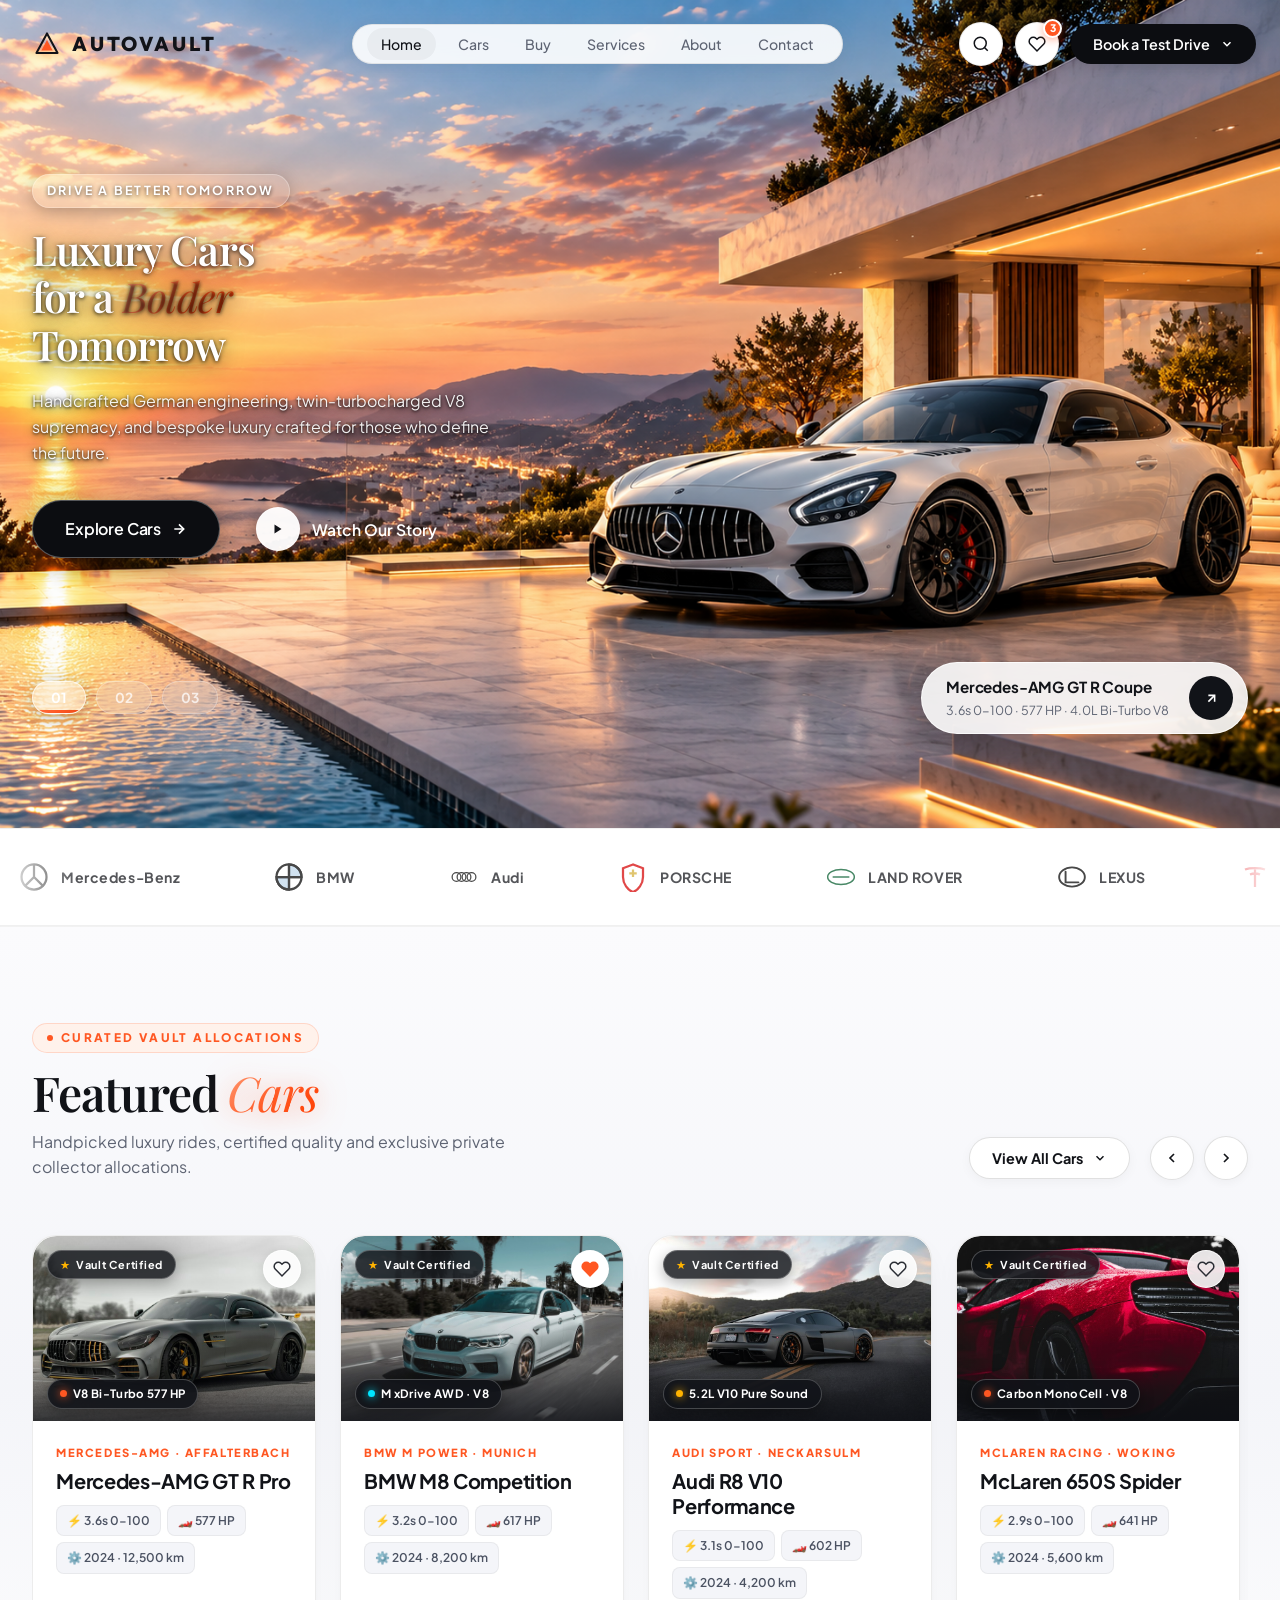
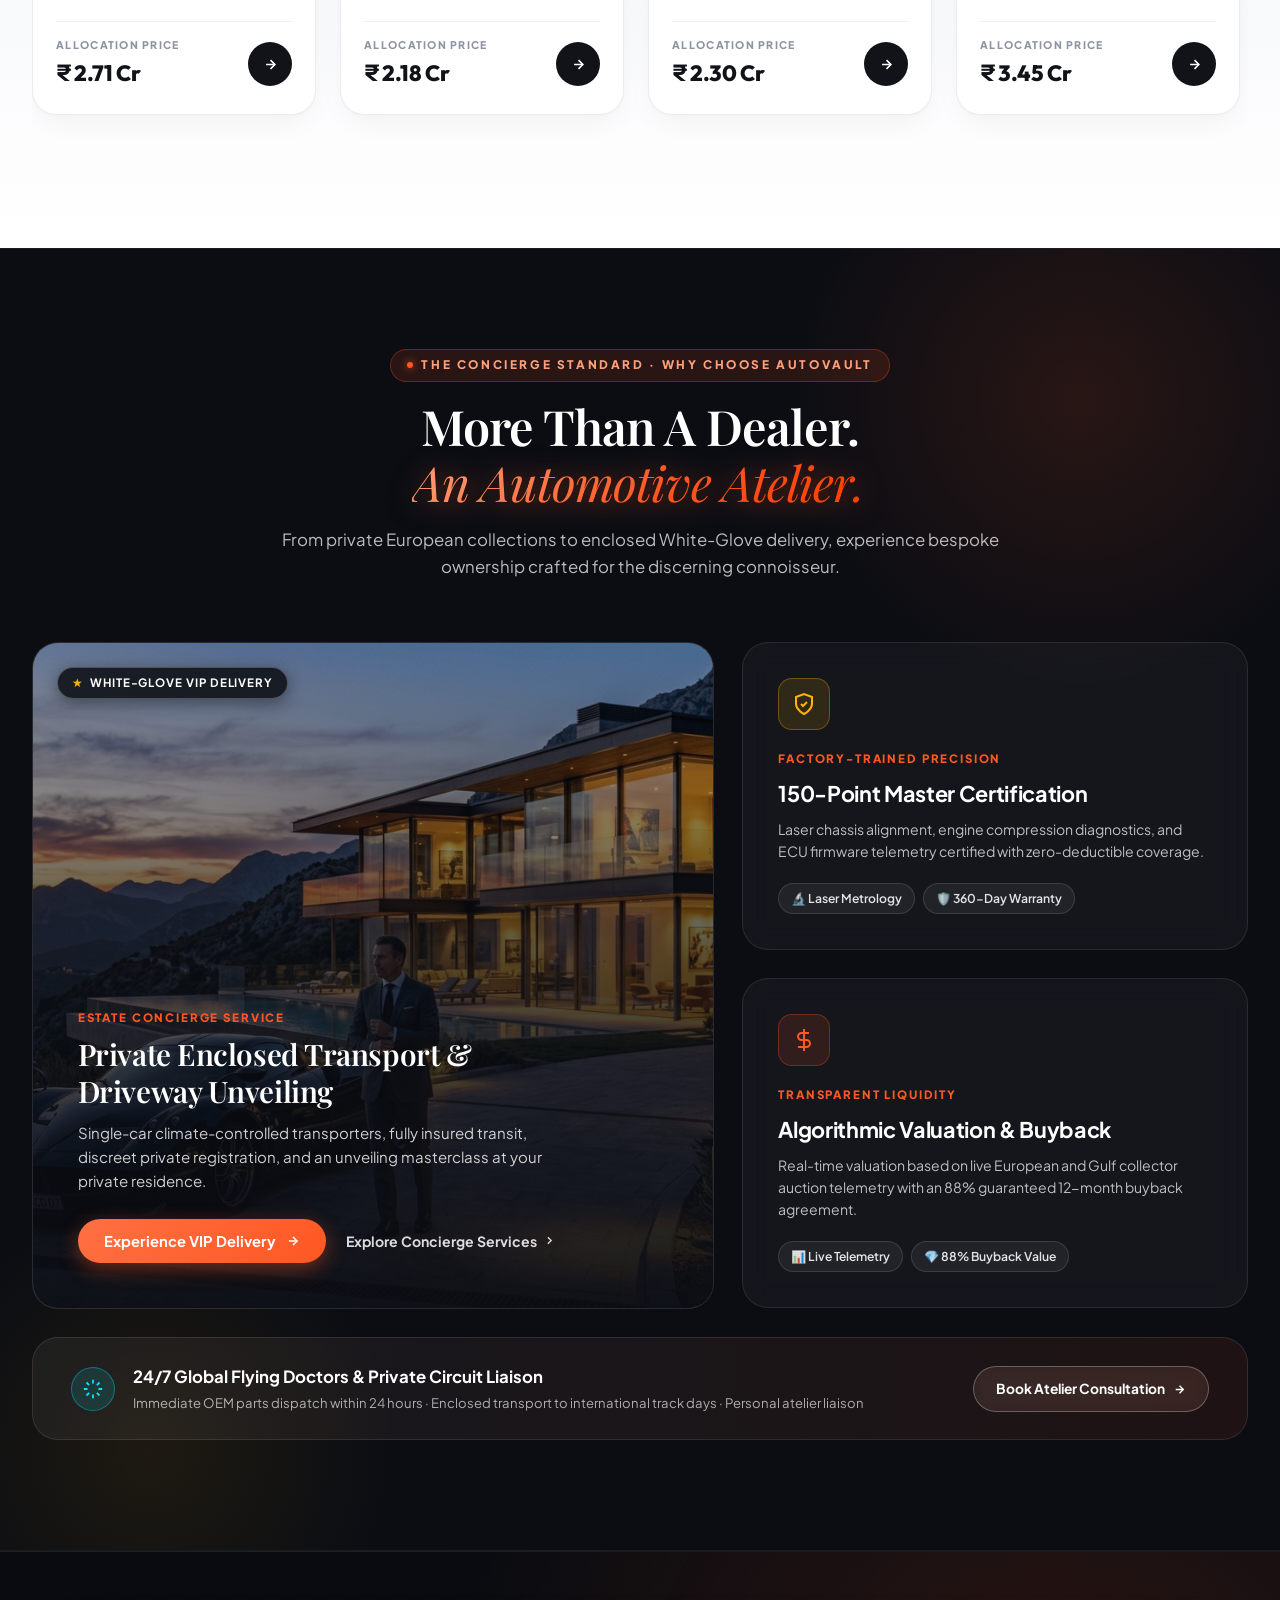
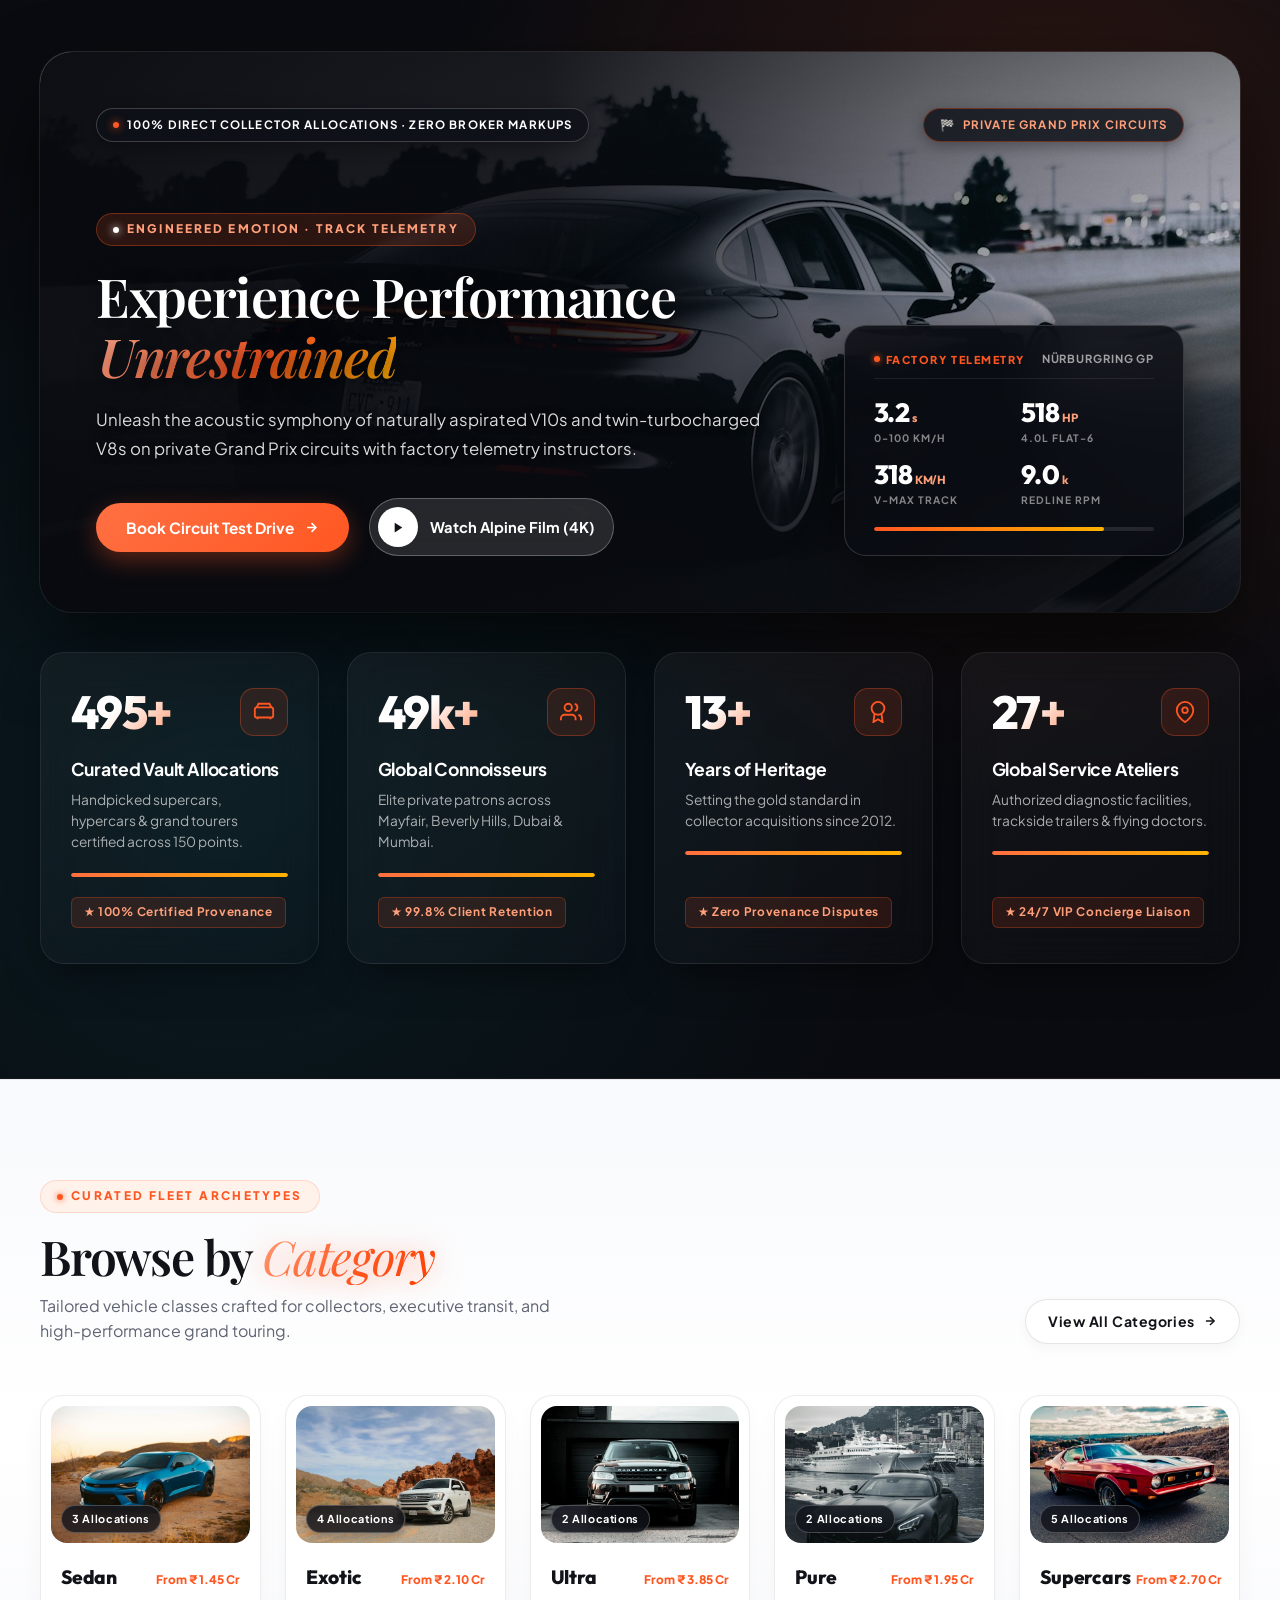
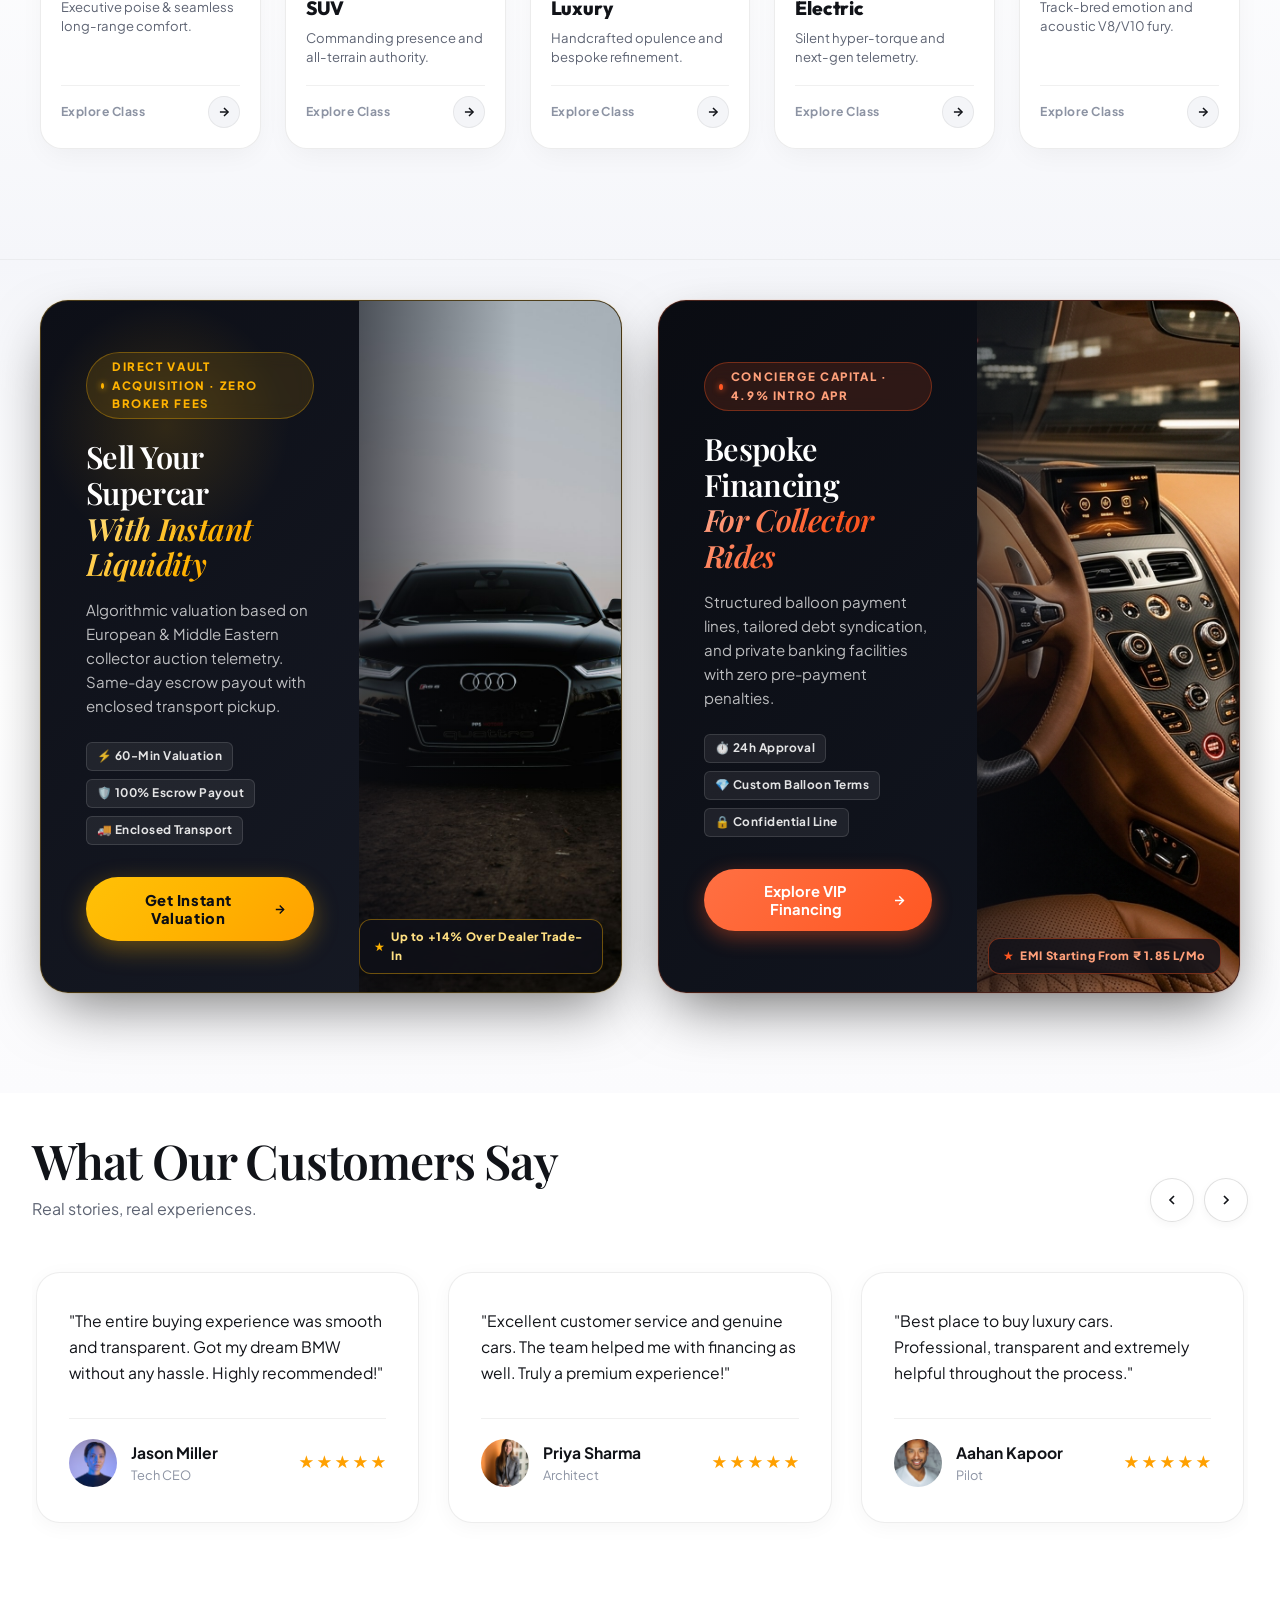
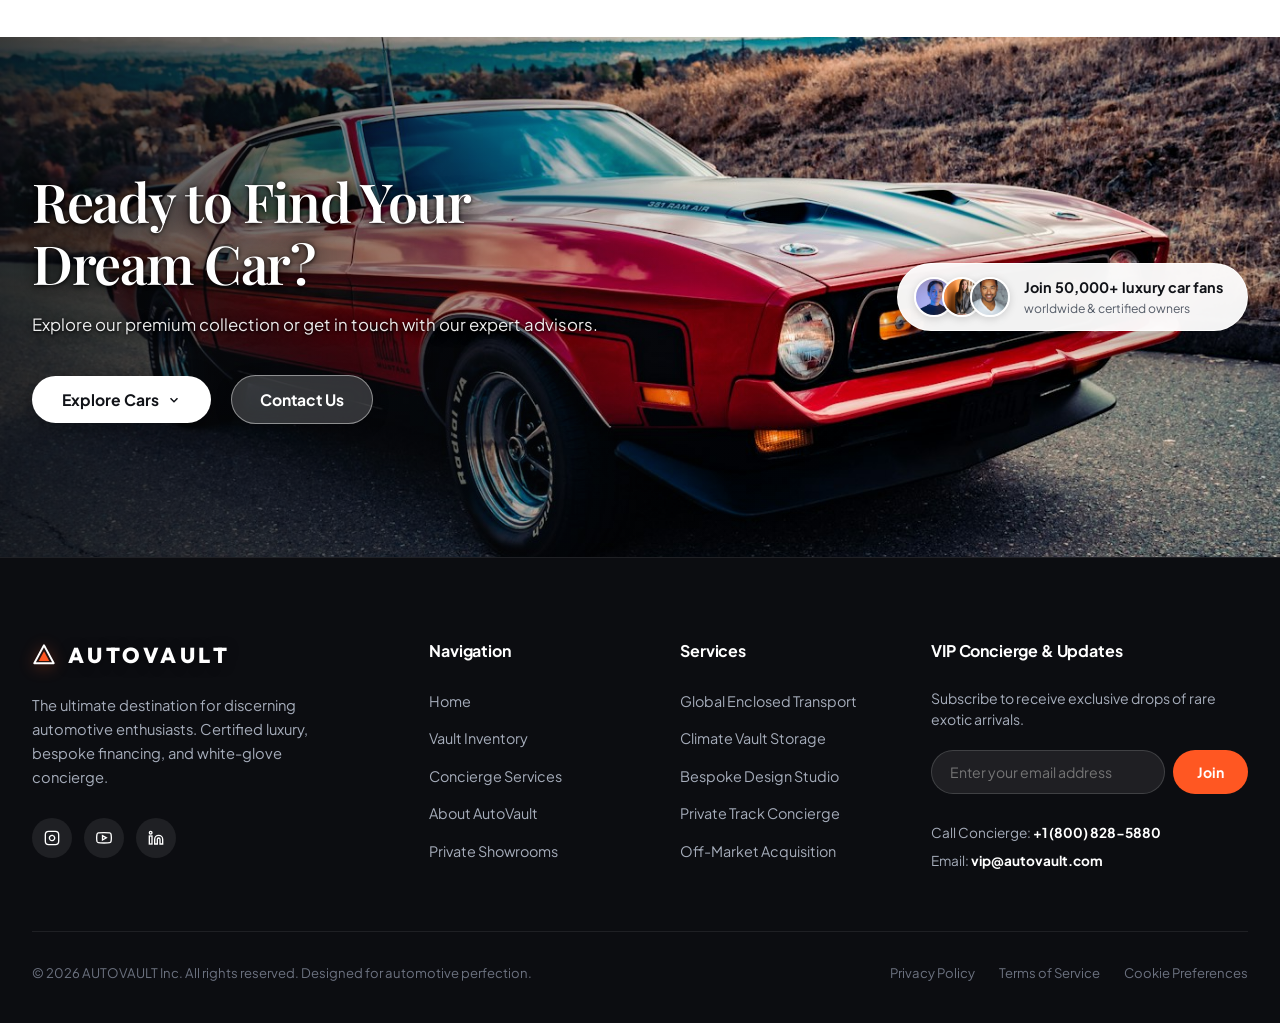
==== index.html @ 3237aa8c "AutoVault Luxury Motors - Complete responsive platform, live search, and design polish" ====
<!DOCTYPE html>
<html lang="en">
<head>
  <meta charset="UTF-8">
  <meta name="viewport" content="width=device-width, initial-scale=1.0">
  <title>AUTOVAULT — Luxury Cars for a Bolder Tomorrow | Premium Exotic Vehicles</title>
  <meta name="description" content="Discover a premium collection of hand-picked luxury cars. Performance, style and innovation — all in one place at AUTOVAULT. Explore Porsche, BMW, Mercedes-Benz, Audi, and Range Rover.">
  <link rel="preconnect" href="https://fonts.googleapis.com">
  <link rel="preconnect" href="https://fonts.gstatic.com" crossorigin>
  <link href="https://fonts.googleapis.com/css2?family=Plus+Jakarta+Sans:wght@300;400;500;600;700;800&family=Playfair+Display:ital,wght@0,400;0,600;0,700;1,400;1,600;1,700&family=Outfit:wght@300;400;500;600;700;800&display=swap" rel="stylesheet">
  <link rel="stylesheet" href="assets/css/style.css">
  <link rel="icon" href="data:image/svg+xml,<svg xmlns='http://www.w3.org/2000/svg' viewBox='0 0 100 100'><polygon points='50,10 90,85 10,85' fill='%23FF5722'/></svg>">
</head>
<body class="autovault-theme">

  <!-- Interactive Floating Wishlist Notification Toast -->
  <div class="toast-notification" id="toastNotification" aria-live="polite">
    <div class="toast-icon">✓</div>
    <div class="toast-message" id="toastMessage">Added to your wishlist!</div>
  </div>

  <!-- SITE HEADER / NAVBAR -->
  <header class="site-header" id="header">
    <div class="header-container">
      <!-- Brand Logo -->
      <a href="#" class="brand-logo" id="brandLogo">
        <div class="logo-mark">
          <svg width="26" height="26" viewBox="0 0 32 32" fill="none">
            <path d="M16 3L29 27H3L16 3Z" stroke="currentColor" stroke-width="2.5" stroke-linejoin="round"/>
            <path d="M16 11L23 24H9L16 11Z" fill="#FF5722"/>
          </svg>
        </div>
        <span class="logo-text">AUTOVAULT</span>
      </a>

      <!-- Center Floating Pill Navigation Menu -->
      <nav class="nav-pill" id="navPill">
        <ul class="nav-list">
          <li class="nav-item"><a href="index.html" class="nav-link active">Home</a></li>
          <li class="nav-item"><a href="cars.html" class="nav-link">Cars</a></li>
          <li class="nav-item"><a href="cars.html" class="nav-link">Buy</a></li>
          <li class="nav-item"><a href="services.html" class="nav-link">Services</a></li>
          <li class="nav-item"><a href="about.html" class="nav-link">About</a></li>
          <li class="nav-item"><a href="contact.html" class="nav-link">Contact</a></li>
        </ul>
      </nav>

      <!-- Right Header Actions -->
      <div class="header-actions">
        <!-- Search Trigger -->
        <button class="action-circle-btn" id="searchTrigger" aria-label="Search Luxury Cars" title="Search Inventory">
          <svg width="18" height="18" viewBox="0 0 24 24" fill="none" stroke="currentColor" stroke-width="2">
            <circle cx="11" cy="11" r="8"></circle>
            <line x1="21" y1="21" x2="16.65" y2="16.65"></line>
          </svg>
        </button>

        <!-- Wishlist / Heart Button -->
        <button class="action-circle-btn wishlist-btn" id="wishlistTrigger" aria-label="View Saved Cars" title="Saved Favorites">
          <svg width="18" height="18" viewBox="0 0 24 24" fill="none" stroke="currentColor" stroke-width="2">
            <path d="M20.84 4.61a5.5 5.5 0 0 0-7.78 0L12 5.67l-1.06-1.06a5.5 5.5 0 0 0-7.78 7.78l1.06 1.06L12 21.23l7.78-7.78 1.06-1.06a5.5 5.5 0 0 0 0-7.78z"></path>
          </svg>
          <span class="wishlist-badge" id="wishlistCount">3</span>
        </button>

        <!-- Book a Test Drive Button with Dropdown Chevron -->
        <button class="btn-pill-dark btn-test-drive" id="openTestDriveBtn">
          <span>Book a Test Drive</span>
          <svg class="chevron-down" width="14" height="14" viewBox="0 0 24 24" fill="none" stroke="currentColor" stroke-width="2.5">
            <polyline points="6 9 12 15 18 9"></polyline>
          </svg>
        </button>

        <!-- Mobile Menu Toggle Button -->
        <button class="mobile-menu-toggle" id="mobileMenuToggle" aria-label="Toggle Navigation">
          <span></span><span></span><span></span>
        </button>
      </div>
    </div>
  </header>

  <main>
    <!-- ======================================================================
         1. HERO SECTION
         ====================================================================== -->
    <section class="hero-section" id="hero">
      <!-- Full Panoramic Architectural Background Slides -->
      <div class="hero-slider-bg" id="heroSliderBg">
        <!-- Slide 0: Mercedes-AMG GT R Coupe at coastal sunset villa (Car on right) -->
        <div class="hero-bg-slide active" data-slide="0">
          <img src="assets/images/slide1.png" alt="Mercedes-AMG GT R Coupe at coastal sunset villa" class="hero-bg-img" loading="eager">
        </div>
        <!-- Slide 1: Lamborghini Huracán Tecnica at coastal sunset villa (Car on right) -->
        <div class="hero-bg-slide" data-slide="1">
          <img src="assets/images/slide2.png" alt="Lamborghini Huracán Tecnica at coastal sunset villa" class="hero-bg-img" loading="lazy">
        </div>
        <!-- Slide 2: Bentley Continental GT V8 at coastal sunset villa (Car on right) -->
        <div class="hero-bg-slide" data-slide="2">
          <img src="assets/images/slide3.png" alt="Bentley Continental GT V8 at coastal sunset villa" class="hero-bg-img" loading="lazy">
        </div>
      </div>

      <div class="hero-container">
        <!-- Left Text Block Slides -->
        <div class="hero-copy-slider" id="heroCopySlider">
          <!-- Slide 0 Copy (Mercedes-AMG GT R Coupe) -->
          <div class="hero-copy-slide active" data-slide="0">
            <span class="hero-eyebrow">DRIVE A BETTER TOMORROW</span>
            <h1 class="hero-heading">
              Luxury Cars<br>
              for a <span class="highlight-bolder">Bolder</span><br>
              Tomorrow
            </h1>
            <p class="hero-description">
              Handcrafted German engineering, twin-turbocharged V8 supremacy, and bespoke luxury crafted for those who define the future.
            </p>
            <div class="hero-cta-row">
              <a href="#featured" class="btn-pill-dark btn-hero-explore">
                <span>Explore Cars</span>
                <svg width="16" height="16" viewBox="0 0 24 24" fill="none" stroke="currentColor" stroke-width="2.5">
                  <line x1="5" y1="12" x2="19" y2="12"></line>
                  <polyline points="12 5 19 12 12 19"></polyline>
                </svg>
              </a>
              <button class="btn-watch-story" id="watchStoryBtn">
                <span class="play-circle">
                  <svg width="12" height="12" viewBox="0 0 24 24" fill="currentColor">
                    <polygon points="5 3 19 12 5 21 5 3"></polygon>
                  </svg>
                </span>
                <span class="watch-text">Watch Our Story</span>
              </button>
            </div>
          </div>

          <!-- Slide 1 Copy (Lamborghini Huracán Tecnica) -->
          <div class="hero-copy-slide" data-slide="1">
            <span class="hero-eyebrow">NATURALLY ASPIRATED V10</span>
            <h1 class="hero-heading">
              Lamborghini Huracán<br>
              for the <span class="highlight-bolder">Purest</span><br>
              Adrenaline
            </h1>
            <p class="hero-description">
              Screaming 5.2L V10 producing 631 HP. Racetrack aerodynamics, rear-wheel steering poise, and visceral open-air Italian supercar fury.
            </p>
            <div class="hero-cta-row">
              <a href="#featured" class="btn-pill-dark btn-hero-explore">
                <span>Explore Cars</span>
                <svg width="16" height="16" viewBox="0 0 24 24" fill="none" stroke="currentColor" stroke-width="2.5">
                  <line x1="5" y1="12" x2="19" y2="12"></line>
                  <polyline points="12 5 19 12 12 19"></polyline>
                </svg>
              </a>
              <button class="btn-watch-story open-story-btn">
                <span class="play-circle">
                  <svg width="12" height="12" viewBox="0 0 24 24" fill="currentColor">
                    <polygon points="5 3 19 12 5 21 5 3"></polygon>
                  </svg>
                </span>
                <span class="watch-text">Watch Our Story</span>
              </button>
            </div>
          </div>

          <!-- Slide 2 Copy (Bentley Continental GT V8) -->
          <div class="hero-copy-slide" data-slide="2">
            <span class="hero-eyebrow">THE PINNACLE OF LUXURY</span>
            <h1 class="hero-heading">
              Bentley Continental<br>
              for the <span class="highlight-bolder">Supreme</span><br>
              Elegance
            </h1>
            <p class="hero-description">
              Twin-turbocharged 4.0L V8 pushing 542 HP. Handcrafted British leather, all-wheel drive poise, and unmatched grand touring luxury.
            </p>
            <div class="hero-cta-row">
              <a href="#featured" class="btn-pill-dark btn-hero-explore">
                <span>Explore Cars</span>
                <svg width="16" height="16" viewBox="0 0 24 24" fill="none" stroke="currentColor" stroke-width="2.5">
                  <line x1="5" y1="12" x2="19" y2="12"></line>
                  <polyline points="12 5 19 12 12 19"></polyline>
                </svg>
              </a>
              <button class="btn-watch-story open-story-btn">
                <span class="play-circle">
                  <svg width="12" height="12" viewBox="0 0 24 24" fill="currentColor">
                    <polygon points="5 3 19 12 5 21 5 3"></polygon>
                  </svg>
                </span>
                <span class="watch-text">Watch Our Story</span>
              </button>
            </div>
          </div>
        </div>

        <!-- Hero Bottom Controls (Slide Nav Indicators & Spec Card) -->
        <div class="hero-bottom-controls">
          <!-- Slide Navigation Indicators (Auto Progress Bar) -->
          <div class="hero-slide-nav" id="heroSlideNav">
            <button class="slide-indicator active" data-to="0" aria-label="Slide 1">
              <span class="indicator-progress"></span>
              <span class="indicator-text">01</span>
            </button>
            <button class="slide-indicator" data-to="1" aria-label="Slide 2">
              <span class="indicator-progress"></span>
              <span class="indicator-text">02</span>
            </button>
            <button class="slide-indicator" data-to="2" aria-label="Slide 3">
              <span class="indicator-progress"></span>
              <span class="indicator-text">03</span>
            </button>
          </div>

          <!-- Floating Spec Card on Bottom Right over the Car (Updates dynamically!) -->
          <div class="hero-floating-spec" id="heroSpecPill">
            <div class="spec-text-col">
              <div class="spec-title" id="heroSpecTitle">Mercedes-AMG GT R Coupe</div>
              <div class="spec-subtitle" id="heroSpecSubtitle">3.6s 0-100 · 577 HP · 4.0L Bi-Turbo V8</div>
            </div>
            <button class="spec-action-circle" id="openPorscheDetail" title="View Details" aria-label="View Details">
              <svg width="15" height="15" viewBox="0 0 24 24" fill="none" stroke="currentColor" stroke-width="2.5">
                <line x1="7" y1="17" x2="17" y2="7"></line>
                <polyline points="7 7 17 7 17 17"></polyline>
              </svg>
            </button>
          </div>
        </div>
      </div>
    </section>

    <!-- ======================================================================
         2. TOP BRANDS CONTINUOUS SLIDER SECTION
         ====================================================================== -->
    <section class="brands-bar-section" id="brands">
      <div class="brands-marquee-wrapper" id="brandsMarquee">
        <div class="brands-marquee-track">
          <!-- Mercedes-Benz -->
          <button class="brand-item" data-brand="Mercedes-Benz" title="Explore Mercedes-Benz">
            <svg class="brand-svg" viewBox="0 0 24 24" fill="none" stroke="currentColor" stroke-width="1.8">
              <circle cx="12" cy="12" r="10"/>
              <path d="M12 2v10M12 12l-7.5 7.5M12 12l7.5 7.5"/>
            </svg>
            <span class="brand-name">Mercedes-Benz</span>
          </button>

          <!-- BMW -->
          <button class="brand-item" data-brand="BMW" title="Explore BMW">
            <svg class="brand-svg" viewBox="0 0 24 24" fill="none" stroke="currentColor" stroke-width="1.8">
              <circle cx="12" cy="12" r="10"/>
              <path d="M12 2v20M2 12h20"/>
              <path d="M12 2a10 10 0 0 1 10 10H12V2z" fill="#0066B1" fill-opacity="0.25"/>
              <path d="M12 22a10 10 0 0 1-10-10h10v10z" fill="#0066B1" fill-opacity="0.25"/>
            </svg>
            <span class="brand-name">BMW</span>
          </button>

          <!-- Audi -->
          <button class="brand-item" data-brand="Audi" title="Explore Audi">
            <svg class="brand-svg" viewBox="0 0 48 24" fill="none" stroke="currentColor" stroke-width="2">
              <circle cx="12" cy="12" r="7"/>
              <circle cx="20" cy="12" r="7"/>
              <circle cx="28" cy="12" r="7"/>
              <circle cx="36" cy="12" r="7"/>
            </svg>
            <span class="brand-name font-audi">Audi</span>
          </button>

          <!-- Porsche -->
          <button class="brand-item" data-brand="Porsche" title="Explore Porsche">
            <svg class="brand-svg" viewBox="0 0 24 24" fill="none" stroke="currentColor" stroke-width="1.8">
              <path d="M12 2L4 5v7c0 5.5 3.8 10.7 8 12 4.2-1.3 8-6.5 8-12V5l-8-3z" stroke="#D50000"/>
              <path d="M12 6v6m-3-3h6" stroke="#D4AF37"/>
            </svg>
            <span class="brand-name">PORSCHE</span>
          </button>

          <!-- Land Rover -->
          <button class="brand-item" data-brand="Range Rover" title="Explore Land Rover">
            <svg class="brand-svg" viewBox="0 0 36 24" fill="none" stroke="currentColor" stroke-width="1.8">
              <ellipse cx="18" cy="12" rx="16" ry="9" stroke="#005A2B"/>
              <path d="M8 12h20" stroke="#005A2B"/>
            </svg>
            <span class="brand-name">LAND ROVER</span>
          </button>

          <!-- Lexus -->
          <button class="brand-item" data-brand="Lexus" title="Explore Lexus">
            <svg class="brand-svg" viewBox="0 0 28 24" fill="none" stroke="currentColor" stroke-width="1.8">
              <ellipse cx="14" cy="12" rx="12" ry="9"/>
              <path d="M8 7v10h12" stroke-linecap="round"/>
            </svg>
            <span class="brand-name">LEXUS</span>
          </button>

          <!-- Tesla -->
          <button class="brand-item" data-brand="Tesla" title="Explore Tesla">
            <svg class="brand-svg" viewBox="0 0 24 24" fill="none" stroke="currentColor" stroke-width="1.8">
              <path d="M4 6c4-1.5 12-1.5 16 0M12 6v14M8 10c2.5-1 5.5-1 8 0" stroke="#E82127"/>
            </svg>
            <span class="brand-name">TESLA</span>
          </button>

          <!-- Ferrari -->
          <button class="brand-item" data-brand="Ferrari" title="Explore Ferrari">
            <svg class="brand-svg" viewBox="0 0 24 24" fill="none" stroke="currentColor" stroke-width="1.8">
              <path d="M12 2L4 5v7c0 5.5 3.8 10.7 8 12 4.2-1.3 8-6.5 8-12V5l-8-3z" stroke="#D50000" fill="rgba(213,0,0,0.08)"/>
              <path d="M12 7v10M9 10h6" stroke="#D4AF37" stroke-width="1.8"/>
            </svg>
            <span class="brand-name">FERRARI</span>
          </button>

          <!-- Lamborghini -->
          <button class="brand-item" data-brand="Lamborghini" title="Explore Lamborghini">
            <svg class="brand-svg" viewBox="0 0 24 24" fill="none" stroke="currentColor" stroke-width="1.8">
              <polygon points="12,2 21,7 18,20 6,20 3,7" stroke="#D4AF37" fill="rgba(212,175,55,0.08)"/>
              <polygon points="12,7 15,14 9,14" fill="#D4AF37"/>
            </svg>
            <span class="brand-name">LAMBORGHINI</span>
          </button>

          <!-- Rolls-Royce -->
          <button class="brand-item" data-brand="Rolls-Royce" title="Explore Rolls-Royce">
            <svg class="brand-svg" viewBox="0 0 24 24" fill="none" stroke="currentColor" stroke-width="1.8">
              <rect x="4" y="3" width="16" height="18" rx="2" stroke="currentColor"/>
              <text x="12" y="15" text-anchor="middle" font-size="9" font-weight="900" fill="currentColor" stroke="none" font-family="serif">RR</text>
            </svg>
            <span class="brand-name">ROLLS-ROYCE</span>
          </button>

          <!-- Bentley -->
          <button class="brand-item" data-brand="Bentley" title="Explore Bentley">
            <svg class="brand-svg" viewBox="0 0 32 24" fill="none" stroke="currentColor" stroke-width="1.8">
              <path d="M2 13c4-3 9-3 14-1m0 0c5-2 10-2 14 1M6 16c3-2 7-2 10-1m0 0c3-1 7-1 10 1" stroke="currentColor"/>
              <circle cx="16" cy="12" r="5" stroke="currentColor" fill="#111827"/>
              <text x="16" y="15" text-anchor="middle" font-size="8" font-weight="900" fill="#fff" stroke="none">B</text>
            </svg>
            <span class="brand-name">BENTLEY</span>
          </button>
        </div>

        <!-- Cloned track for infinite seamless sliding -->
        <div class="brands-marquee-track" aria-hidden="true">
          <!-- Mercedes-Benz -->
          <button class="brand-item" data-brand="Mercedes-Benz" tabindex="-1" title="Explore Mercedes-Benz">
            <svg class="brand-svg" viewBox="0 0 24 24" fill="none" stroke="currentColor" stroke-width="1.8">
              <circle cx="12" cy="12" r="10"/>
              <path d="M12 2v10M12 12l-7.5 7.5M12 12l7.5 7.5"/>
            </svg>
            <span class="brand-name">Mercedes-Benz</span>
          </button>

          <!-- BMW -->
          <button class="brand-item" data-brand="BMW" tabindex="-1" title="Explore BMW">
            <svg class="brand-svg" viewBox="0 0 24 24" fill="none" stroke="currentColor" stroke-width="1.8">
              <circle cx="12" cy="12" r="10"/>
              <path d="M12 2v20M2 12h20"/>
              <path d="M12 2a10 10 0 0 1 10 10H12V2z" fill="#0066B1" fill-opacity="0.25"/>
              <path d="M12 22a10 10 0 0 1-10-10h10v10z" fill="#0066B1" fill-opacity="0.25"/>
            </svg>
            <span class="brand-name">BMW</span>
          </button>

          <!-- Audi -->
          <button class="brand-item" data-brand="Audi" tabindex="-1" title="Explore Audi">
            <svg class="brand-svg" viewBox="0 0 48 24" fill="none" stroke="currentColor" stroke-width="2">
              <circle cx="12" cy="12" r="7"/>
              <circle cx="20" cy="12" r="7"/>
              <circle cx="28" cy="12" r="7"/>
              <circle cx="36" cy="12" r="7"/>
            </svg>
            <span class="brand-name font-audi">Audi</span>
          </button>

          <!-- Porsche -->
          <button class="brand-item" data-brand="Porsche" tabindex="-1" title="Explore Porsche">
            <svg class="brand-svg" viewBox="0 0 24 24" fill="none" stroke="currentColor" stroke-width="1.8">
              <path d="M12 2L4 5v7c0 5.5 3.8 10.7 8 12 4.2-1.3 8-6.5 8-12V5l-8-3z" stroke="#D50000"/>
              <path d="M12 6v6m-3-3h6" stroke="#D4AF37"/>
            </svg>
            <span class="brand-name">PORSCHE</span>
          </button>

          <!-- Land Rover -->
          <button class="brand-item" data-brand="Range Rover" tabindex="-1" title="Explore Land Rover">
            <svg class="brand-svg" viewBox="0 0 36 24" fill="none" stroke="currentColor" stroke-width="1.8">
              <ellipse cx="18" cy="12" rx="16" ry="9" stroke="#005A2B"/>
              <path d="M8 12h20" stroke="#005A2B"/>
            </svg>
            <span class="brand-name">LAND ROVER</span>
          </button>

          <!-- Lexus -->
          <button class="brand-item" data-brand="Lexus" tabindex="-1" title="Explore Lexus">
            <svg class="brand-svg" viewBox="0 0 28 24" fill="none" stroke="currentColor" stroke-width="1.8">
              <ellipse cx="14" cy="12" rx="12" ry="9"/>
              <path d="M8 7v10h12" stroke-linecap="round"/>
            </svg>
            <span class="brand-name">LEXUS</span>
          </button>

          <!-- Tesla -->
          <button class="brand-item" data-brand="Tesla" tabindex="-1" title="Explore Tesla">
            <svg class="brand-svg" viewBox="0 0 24 24" fill="none" stroke="currentColor" stroke-width="1.8">
              <path d="M4 6c4-1.5 12-1.5 16 0M12 6v14M8 10c2.5-1 5.5-1 8 0" stroke="#E82127"/>
            </svg>
            <span class="brand-name">TESLA</span>
          </button>

          <!-- Ferrari -->
          <button class="brand-item" data-brand="Ferrari" tabindex="-1" title="Explore Ferrari">
            <svg class="brand-svg" viewBox="0 0 24 24" fill="none" stroke="currentColor" stroke-width="1.8">
              <path d="M12 2L4 5v7c0 5.5 3.8 10.7 8 12 4.2-1.3 8-6.5 8-12V5l-8-3z" stroke="#D50000" fill="rgba(213,0,0,0.08)"/>
              <path d="M12 7v10M9 10h6" stroke="#D4AF37" stroke-width="1.8"/>
            </svg>
            <span class="brand-name">FERRARI</span>
          </button>

          <!-- Lamborghini -->
          <button class="brand-item" data-brand="Lamborghini" tabindex="-1" title="Explore Lamborghini">
            <svg class="brand-svg" viewBox="0 0 24 24" fill="none" stroke="currentColor" stroke-width="1.8">
              <polygon points="12,2 21,7 18,20 6,20 3,7" stroke="#D4AF37" fill="rgba(212,175,55,0.08)"/>
              <polygon points="12,7 15,14 9,14" fill="#D4AF37"/>
            </svg>
            <span class="brand-name">LAMBORGHINI</span>
          </button>

          <!-- Rolls-Royce -->
          <button class="brand-item" data-brand="Rolls-Royce" tabindex="-1" title="Explore Rolls-Royce">
            <svg class="brand-svg" viewBox="0 0 24 24" fill="none" stroke="currentColor" stroke-width="1.8">
              <rect x="4" y="3" width="16" height="18" rx="2" stroke="currentColor"/>
              <text x="12" y="15" text-anchor="middle" font-size="9" font-weight="900" fill="currentColor" stroke="none" font-family="serif">RR</text>
            </svg>
            <span class="brand-name">ROLLS-ROYCE</span>
          </button>

          <!-- Bentley -->
          <button class="brand-item" data-brand="Bentley" tabindex="-1" title="Explore Bentley">
            <svg class="brand-svg" viewBox="0 0 32 24" fill="none" stroke="currentColor" stroke-width="1.8">
              <path d="M2 13c4-3 9-3 14-1m0 0c5-2 10-2 14 1M6 16c3-2 7-2 10-1m0 0c3-1 7-1 10 1" stroke="currentColor"/>
              <circle cx="16" cy="12" r="5" stroke="currentColor" fill="#111827"/>
              <text x="16" y="15" text-anchor="middle" font-size="8" font-weight="900" fill="#fff" stroke="none">B</text>
            </svg>
            <span class="brand-name">BENTLEY</span>
          </button>
        </div>
      </div>
    </section>

    <!-- ======================================================================
         3. FEATURED CARS SECTION
         ====================================================================== -->
    <section class="featured-section" id="featured">
      <div class="featured-container">
        <!-- Section Header -->
        <div class="featured-header-row reveal-on-scroll">
          <div class="featured-title-group">
            <span class="featured-eyebrow">
              <span class="pulse-dot"></span>
              CURATED VAULT ALLOCATIONS
            </span>
            <h2 class="section-title">Featured <span class="highlight-bolder">Cars</span></h2>
            <p class="section-subtitle">Handpicked luxury rides, certified quality and exclusive private collector allocations.</p>
          </div>

          <div class="featured-controls">
            <!-- Filter Dropdown -->
            <div class="custom-select-wrapper" id="carFilterDropdown">
              <button class="btn-select-pill" id="filterSelectBtn" aria-expanded="false" title="Filter Featured Vehicles">
                <span id="filterLabel">View All Cars</span>
                <svg width="14" height="14" viewBox="0 0 24 24" fill="none" stroke="currentColor" stroke-width="2.5">
                  <polyline points="6 9 12 15 18 9"></polyline>
                </svg>
              </button>
              <div class="dropdown-menu-card" id="filterDropdownMenu">
                <button class="dropdown-item active" data-filter="all">All Allocations</button>
                <button class="dropdown-item" data-filter="sports">Supercars & Coupes</button>
                <button class="dropdown-item" data-filter="sedan">Grand Tourers</button>
                <button class="dropdown-item" data-filter="suv">Exotic SUVs</button>
                <button class="dropdown-item" data-filter="electric">Pure Electric</button>
                <div class="dropdown-divider"></div>
                <a href="cars.html" class="dropdown-view-all">Browse Complete Inventory (12) →</a>
              </div>
            </div>

            <!-- Carousel Arrow Navs -->
            <div class="carousel-arrows">
              <button class="arrow-btn" id="featuredPrev" aria-label="Previous Car" title="Previous Allocation">
                <svg width="16" height="16" viewBox="0 0 24 24" fill="none" stroke="currentColor" stroke-width="2.5">
                  <polyline points="15 18 9 12 15 6"></polyline>
                </svg>
              </button>
              <button class="arrow-btn" id="featuredNext" aria-label="Next Car" title="Next Allocation">
                <svg width="16" height="16" viewBox="0 0 24 24" fill="none" stroke="currentColor" stroke-width="2.5">
                  <polyline points="9 18 15 12 9 6"></polyline>
                </svg>
              </button>
            </div>
          </div>
        </div>

        <!-- 8-Car Luxury Responsive Carousel / Grid -->
        <div class="cars-grid" id="carsGrid">
          
          <!-- Card 1: Mercedes-AMG GT R Pro -->
          <div class="car-card reveal-on-scroll stagger-1" data-category="sports" data-id="mercedes-amg-gt-r">
            <div class="car-card-media">
              <img src="assets/images/cars_mercedes_s_class.jpg" alt="Mercedes-AMG GT R Pro" class="car-img" loading="lazy">
              <span class="vault-cert-chip"><span class="star">★</span> Vault Certified</span>
              <button class="car-heart-btn" aria-label="Save Mercedes-AMG GT R" title="Add to Wishlist">
                <svg width="18" height="18" viewBox="0 0 24 24" fill="none" stroke="currentColor" stroke-width="2">
                  <path d="M20.84 4.61a5.5 5.5 0 0 0-7.78 0L12 5.67l-1.06-1.06a5.5 5.5 0 0 0-7.78 7.78l1.06 1.06L12 21.23l7.78-7.78 1.06-1.06a5.5 5.5 0 0 0 0-7.78z"></path>
                </svg>
              </button>
              <span class="car-badge-pill"><span class="pill-dot dot-coral"></span> V8 Bi-Turbo 577 HP</span>
            </div>
            <div class="car-card-body">
              <span class="car-brand-tag">MERCEDES-AMG · AFFALTERBACH</span>
              <h3 class="car-card-title">Mercedes-AMG GT R Pro</h3>
              <div class="car-metrics-row">
                <span class="metric-chip">⚡ 3.6s 0-100</span>
                <span class="metric-chip">🏎️ 577 HP</span>
                <span class="metric-chip">⚙️ 2024 · 12,500 km</span>
              </div>
              <div class="car-card-footer">
                <div class="price-col">
                  <span class="price-kicker">ALLOCATION PRICE</span>
                  <span class="car-price">₹ 2.71 Cr</span>
                </div>
                <button class="car-action-circle view-car-detail-btn" data-car="Mercedes-AMG GT R Pro" data-price="₹ 2.71 Cr" data-img="assets/images/cars_mercedes_s_class.jpg" data-specs="3.6s 0-100 · 577 HP · 4.0L Bi-Turbo V8" aria-label="View Mercedes-AMG GT R Pro" title="View Dossier">
                  <svg width="15" height="15" viewBox="0 0 24 24" fill="none" stroke="currentColor" stroke-width="2.5">
                    <line x1="5" y1="12" x2="19" y2="12"></line>
                    <polyline points="12 5 19 12 12 19"></polyline>
                  </svg>
                </button>
              </div>
            </div>
          </div>

          <!-- Card 2: BMW M8 Competition Coupe -->
          <div class="car-card reveal-on-scroll stagger-2" data-category="sports sedan" data-id="bmw-m8-comp">
            <div class="car-card-media">
              <img src="assets/images/blue_bmw_villa.jpg" alt="BMW M8 Competition Coupe" class="car-img" loading="lazy">
              <span class="vault-cert-chip"><span class="star">★</span> Vault Certified</span>
              <button class="car-heart-btn active" aria-label="Save BMW M8 Competition" title="Saved to Wishlist">
                <svg width="18" height="18" viewBox="0 0 24 24" fill="#FF5722" stroke="#FF5722" stroke-width="2">
                  <path d="M20.84 4.61a5.5 5.5 0 0 0-7.78 0L12 5.67l-1.06-1.06a5.5 5.5 0 0 0-7.78 7.78l1.06 1.06L12 21.23l7.78-7.78 1.06-1.06a5.5 5.5 0 0 0 0-7.78z"></path>
                </svg>
              </button>
              <span class="car-badge-pill"><span class="pill-dot dot-cyan"></span> M xDrive AWD · V8</span>
            </div>
            <div class="car-card-body">
              <span class="car-brand-tag">BMW M POWER · MUNICH</span>
              <h3 class="car-card-title">BMW M8 Competition</h3>
              <div class="car-metrics-row">
                <span class="metric-chip">⚡ 3.2s 0-100</span>
                <span class="metric-chip">🏎️ 617 HP</span>
                <span class="metric-chip">⚙️ 2024 · 8,200 km</span>
              </div>
              <div class="car-card-footer">
                <div class="price-col">
                  <span class="price-kicker">ALLOCATION PRICE</span>
                  <span class="car-price">₹ 2.18 Cr</span>
                </div>
                <button class="car-action-circle view-car-detail-btn" data-car="BMW M8 Competition" data-price="₹ 2.18 Cr" data-img="assets/images/blue_bmw_villa.jpg" data-specs="3.2s 0-100 · 617 HP · 4.4L Twin-Turbo V8" aria-label="View BMW M8 Competition" title="View Dossier">
                  <svg width="15" height="15" viewBox="0 0 24 24" fill="none" stroke="currentColor" stroke-width="2.5">
                    <line x1="5" y1="12" x2="19" y2="12"></line>
                    <polyline points="12 5 19 12 12 19"></polyline>
                  </svg>
                </button>
              </div>
            </div>
          </div>

          <!-- Card 3: Audi R8 V10 Performance -->
          <div class="car-card reveal-on-scroll stagger-3" data-category="sports" data-id="audi-r8-v10">
            <div class="car-card-media">
              <img src="assets/images/cars_audi_etron_gt.jpg" alt="Audi R8 V10 Performance" class="car-img" loading="lazy">
              <span class="vault-cert-chip"><span class="star">★</span> Vault Certified</span>
              <button class="car-heart-btn" aria-label="Save Audi R8" title="Add to Wishlist">
                <svg width="18" height="18" viewBox="0 0 24 24" fill="none" stroke="currentColor" stroke-width="2">
                  <path d="M20.84 4.61a5.5 5.5 0 0 0-7.78 0L12 5.67l-1.06-1.06a5.5 5.5 0 0 0-7.78 7.78l1.06 1.06L12 21.23l7.78-7.78 1.06-1.06a5.5 5.5 0 0 0 0-7.78z"></path>
                </svg>
              </button>
              <span class="car-badge-pill"><span class="pill-dot dot-amber"></span> 5.2L V10 Pure Sound</span>
            </div>
            <div class="car-card-body">
              <span class="car-brand-tag">AUDI SPORT · NECKARSULM</span>
              <h3 class="car-card-title">Audi R8 V10 Performance</h3>
              <div class="car-metrics-row">
                <span class="metric-chip">⚡ 3.1s 0-100</span>
                <span class="metric-chip">🏎️ 602 HP</span>
                <span class="metric-chip">⚙️ 2024 · 4,200 km</span>
              </div>
              <div class="car-card-footer">
                <div class="price-col">
                  <span class="price-kicker">ALLOCATION PRICE</span>
                  <span class="car-price">₹ 2.30 Cr</span>
                </div>
                <button class="car-action-circle view-car-detail-btn" data-car="Audi R8 V10 Performance" data-price="₹ 2.30 Cr" data-img="assets/images/cars_audi_etron_gt.jpg" data-specs="3.1s 0-100 · 602 HP · 5.2L Naturally Aspirated V10" aria-label="View Audi R8" title="View Dossier">
                  <svg width="15" height="15" viewBox="0 0 24 24" fill="none" stroke="currentColor" stroke-width="2.5">
                    <line x1="5" y1="12" x2="19" y2="12"></line>
                    <polyline points="12 5 19 12 12 19"></polyline>
                  </svg>
                </button>
              </div>
            </div>
          </div>

          <!-- Card 4: McLaren 650S Spider -->
          <div class="car-card reveal-on-scroll stagger-4" data-category="sports" data-id="mclaren-650s">
            <div class="car-card-media">
              <img src="assets/images/cars_range_rover_sport.jpg" alt="McLaren 650S Spider" class="car-img" loading="lazy">
              <span class="vault-cert-chip"><span class="star">★</span> Vault Certified</span>
              <button class="car-heart-btn" aria-label="Save McLaren 650S" title="Add to Wishlist">
                <svg width="18" height="18" viewBox="0 0 24 24" fill="none" stroke="currentColor" stroke-width="2">
                  <path d="M20.84 4.61a5.5 5.5 0 0 0-7.78 0L12 5.67l-1.06-1.06a5.5 5.5 0 0 0-7.78 7.78l1.06 1.06L12 21.23l7.78-7.78 1.06-1.06a5.5 5.5 0 0 0 0-7.78z"></path>
                </svg>
              </button>
              <span class="car-badge-pill"><span class="pill-dot dot-coral"></span> Carbon MonoCell · V8</span>
            </div>
            <div class="car-card-body">
              <span class="car-brand-tag">MCLAREN RACING · WOKING</span>
              <h3 class="car-card-title">McLaren 650S Spider</h3>
              <div class="car-metrics-row">
                <span class="metric-chip">⚡ 2.9s 0-100</span>
                <span class="metric-chip">🏎️ 641 HP</span>
                <span class="metric-chip">⚙️ 2024 · 5,600 km</span>
              </div>
              <div class="car-card-footer">
                <div class="price-col">
                  <span class="price-kicker">ALLOCATION PRICE</span>
                  <span class="car-price">₹ 3.45 Cr</span>
                </div>
                <button class="car-action-circle view-car-detail-btn" data-car="McLaren 650S Spider" data-price="₹ 3.45 Cr" data-img="assets/images/cars_range_rover_sport.jpg" data-specs="2.9s 0-100 · 641 HP · 3.8L Twin-Turbo V8" aria-label="View McLaren 650S" title="View Dossier">
                  <svg width="15" height="15" viewBox="0 0 24 24" fill="none" stroke="currentColor" stroke-width="2.5">
                    <line x1="5" y1="12" x2="19" y2="12"></line>
                    <polyline points="12 5 19 12 12 19"></polyline>
                  </svg>
                </button>
              </div>
            </div>
          </div>

          <!-- Card 5: Porsche 911 GT3 RS -->
          <div class="car-card reveal-on-scroll stagger-1" data-category="sports" data-id="porsche-911-gt3rs">
            <div class="car-card-media">
              <img src="assets/images/cand_porsche_gt3.jpg" alt="Porsche 911 GT3 RS" class="car-img" loading="lazy">
              <span class="vault-cert-chip"><span class="star">★</span> Vault Certified</span>
              <button class="car-heart-btn" aria-label="Save Porsche 911 GT3 RS" title="Add to Wishlist">
                <svg width="18" height="18" viewBox="0 0 24 24" fill="none" stroke="currentColor" stroke-width="2">
                  <path d="M20.84 4.61a5.5 5.5 0 0 0-7.78 0L12 5.67l-1.06-1.06a5.5 5.5 0 0 0-7.78 7.78l1.06 1.06L12 21.23l7.78-7.78 1.06-1.06a5.5 5.5 0 0 0 0-7.78z"></path>
                </svg>
              </button>
              <span class="car-badge-pill"><span class="pill-dot dot-emerald"></span> 9,000 RPM Atmospheric</span>
            </div>
            <div class="car-card-body">
              <span class="car-brand-tag">PORSCHE MOTORSPORT · WEISSACH</span>
              <h3 class="car-card-title">Porsche 911 GT3 RS</h3>
              <div class="car-metrics-row">
                <span class="metric-chip">⚡ 3.2s 0-100</span>
                <span class="metric-chip">🏎️ 518 HP</span>
                <span class="metric-chip">⚙️ 2025 · 1,800 km</span>
              </div>
              <div class="car-card-footer">
                <div class="price-col">
                  <span class="price-kicker">ALLOCATION PRICE</span>
                  <span class="car-price">₹ 3.51 Cr</span>
                </div>
                <button class="car-action-circle view-car-detail-btn" data-car="Porsche 911 GT3 RS" data-price="₹ 3.51 Cr" data-img="assets/images/cand_porsche_gt3.jpg" data-specs="3.2s 0-100 · 518 HP · 4.0L Naturally Aspirated Flat-6" aria-label="View Porsche 911 GT3 RS" title="View Dossier">
                  <svg width="15" height="15" viewBox="0 0 24 24" fill="none" stroke="currentColor" stroke-width="2.5">
                    <line x1="5" y1="12" x2="19" y2="12"></line>
                    <polyline points="12 5 19 12 12 19"></polyline>
                  </svg>
                </button>
              </div>
            </div>
          </div>

          <!-- Card 6: Ferrari Roma Spider -->
          <div class="car-card reveal-on-scroll stagger-2" data-category="sports sedan" data-id="ferrari-roma-spider">
            <div class="car-card-media">
              <img src="assets/images/cand_ferrari_roma.jpg" alt="Ferrari Roma Spider" class="car-img" loading="lazy">
              <span class="vault-cert-chip"><span class="star">★</span> Vault Certified</span>
              <button class="car-heart-btn" aria-label="Save Ferrari Roma" title="Add to Wishlist">
                <svg width="18" height="18" viewBox="0 0 24 24" fill="none" stroke="currentColor" stroke-width="2">
                  <path d="M20.84 4.61a5.5 5.5 0 0 0-7.78 0L12 5.67l-1.06-1.06a5.5 5.5 0 0 0-7.78 7.78l1.06 1.06L12 21.23l7.78-7.78 1.06-1.06a5.5 5.5 0 0 0 0-7.78z"></path>
                </svg>
              </button>
              <span class="car-badge-pill"><span class="pill-dot dot-coral"></span> 3.9L Twin-Turbo V8</span>
            </div>
            <div class="car-card-body">
              <span class="car-brand-tag">SCUDERIA FERRARI · MARANELLO</span>
              <h3 class="car-card-title">Ferrari Roma Spider</h3>
              <div class="car-metrics-row">
                <span class="metric-chip">⚡ 3.4s 0-100</span>
                <span class="metric-chip">🏎️ 612 HP</span>
                <span class="metric-chip">⚙️ 2024 · 3,100 km</span>
              </div>
              <div class="car-card-footer">
                <div class="price-col">
                  <span class="price-kicker">ALLOCATION PRICE</span>
                  <span class="car-price">₹ 3.76 Cr</span>
                </div>
                <button class="car-action-circle view-car-detail-btn" data-car="Ferrari Roma Spider" data-price="₹ 3.76 Cr" data-img="assets/images/cand_ferrari_roma.jpg" data-specs="3.4s 0-100 · 612 HP · 3.9L Twin-Turbo V8" aria-label="View Ferrari Roma" title="View Dossier">
                  <svg width="15" height="15" viewBox="0 0 24 24" fill="none" stroke="currentColor" stroke-width="2.5">
                    <line x1="5" y1="12" x2="19" y2="12"></line>
                    <polyline points="12 5 19 12 12 19"></polyline>
                  </svg>
                </button>
              </div>
            </div>
          </div>

          <!-- Card 7: Range Rover SV Autobiography -->
          <div class="car-card reveal-on-scroll stagger-3" data-category="suv" data-id="range-rover-sv">
            <div class="car-card-media">
              <img src="assets/images/white_range_rover_side.jpg" alt="Range Rover SV Autobiography" class="car-img" loading="lazy">
              <span class="vault-cert-chip"><span class="star">★</span> Vault Certified</span>
              <button class="car-heart-btn" aria-label="Save Range Rover SV" title="Add to Wishlist">
                <svg width="18" height="18" viewBox="0 0 24 24" fill="none" stroke="currentColor" stroke-width="2">
                  <path d="M20.84 4.61a5.5 5.5 0 0 0-7.78 0L12 5.67l-1.06-1.06a5.5 5.5 0 0 0-7.78 7.78l1.06 1.06L12 21.23l7.78-7.78 1.06-1.06a5.5 5.5 0 0 0 0-7.78z"></path>
                </svg>
              </button>
              <span class="car-badge-pill"><span class="pill-dot dot-amber"></span> Twin-Turbo V8 · AWD</span>
            </div>
            <div class="car-card-body">
              <span class="car-brand-tag">SPECIAL VEHICLE OPS · SOLIHULL</span>
              <h3 class="car-card-title">Range Rover SV Bespoke</h3>
              <div class="car-metrics-row">
                <span class="metric-chip">⚡ 4.4s 0-100</span>
                <span class="metric-chip">🏎️ 523 HP</span>
                <span class="metric-chip">⚙️ 2025 · 6,400 km</span>
              </div>
              <div class="car-card-footer">
                <div class="price-col">
                  <span class="price-kicker">ALLOCATION PRICE</span>
                  <span class="car-price">₹ 3.12 Cr</span>
                </div>
                <button class="car-action-circle view-car-detail-btn" data-car="Range Rover SV Bespoke" data-price="₹ 3.12 Cr" data-img="assets/images/white_range_rover_side.jpg" data-specs="4.4s 0-100 · 523 HP · 4.4L Twin-Turbocharged V8" aria-label="View Range Rover SV" title="View Dossier">
                  <svg width="15" height="15" viewBox="0 0 24 24" fill="none" stroke="currentColor" stroke-width="2.5">
                    <line x1="5" y1="12" x2="19" y2="12"></line>
                    <polyline points="12 5 19 12 12 19"></polyline>
                  </svg>
                </button>
              </div>
            </div>
          </div>

          <!-- Card 8: Porsche Taycan Turbo S -->
          <div class="car-card reveal-on-scroll stagger-4" data-category="electric sedan" data-id="porsche-taycan-turbos">
            <div class="car-card-media">
              <img src="assets/images/hero_arch_porsche_taycan.jpg" alt="Porsche Taycan Turbo S" class="car-img" loading="lazy">
              <span class="vault-cert-chip"><span class="star">★</span> Vault Certified</span>
              <button class="car-heart-btn" aria-label="Save Porsche Taycan" title="Add to Wishlist">
                <svg width="18" height="18" viewBox="0 0 24 24" fill="none" stroke="currentColor" stroke-width="2">
                  <path d="M20.84 4.61a5.5 5.5 0 0 0-7.78 0L12 5.67l-1.06-1.06a5.5 5.5 0 0 0-7.78 7.78l1.06 1.06L12 21.23l7.78-7.78 1.06-1.06a5.5 5.5 0 0 0 0-7.78z"></path>
                </svg>
              </button>
              <span class="car-badge-pill"><span class="pill-dot dot-cyan"></span> 800V Dual Electric AWD</span>
            </div>
            <div class="car-card-body">
              <span class="car-brand-tag">PORSCHE E-PERFORMANCE · ZUFFENHAUSEN</span>
              <h3 class="car-card-title">Porsche Taycan Turbo S</h3>
              <div class="car-metrics-row">
                <span class="metric-chip">⚡ 2.8s 0-100</span>
                <span class="metric-chip">🏎️ 750 HP</span>
                <span class="metric-chip">⚙️ 2024 · 4,800 km</span>
              </div>
              <div class="car-card-footer">
                <div class="price-col">
                  <span class="price-kicker">ALLOCATION PRICE</span>
                  <span class="car-price">₹ 2.45 Cr</span>
                </div>
                <button class="car-action-circle view-car-detail-btn" data-car="Porsche Taycan Turbo S" data-price="₹ 2.45 Cr" data-img="assets/images/hero_arch_porsche_taycan.jpg" data-specs="2.8s 0-100 · 750 HP · Dual Permanent Magnet Motors" aria-label="View Porsche Taycan Turbo S" title="View Dossier">
                  <svg width="15" height="15" viewBox="0 0 24 24" fill="none" stroke="currentColor" stroke-width="2.5">
                    <line x1="5" y1="12" x2="19" y2="12"></line>
                    <polyline points="12 5 19 12 12 19"></polyline>
                  </svg>
                </button>
              </div>
            </div>
          </div>

        </div>
      </div>
    </section>

    <!-- ======================================================================
         4. THE AUTOVAULT ATELIER STANDARD (DARK LUXURY BENTO)
         ====================================================================== -->
    <section class="atelier-section" id="services">
      <div class="atelier-container">
        <!-- Section Header -->
        <div class="atelier-header reveal-on-scroll">
          <span class="atelier-eyebrow">
            <span class="pulse-dot"></span>
            THE CONCIERGE STANDARD · WHY CHOOSE AUTOVAULT
          </span>
          <h2 class="atelier-title">More Than A Dealer. <span class="highlight-bolder">An Automotive Atelier.</span></h2>
          <p class="atelier-subtitle">From private European collections to enclosed White-Glove delivery, experience bespoke ownership crafted for the discerning connoisseur.</p>
        </div>

        <!-- Asymmetric Luxury Bento Grid -->
        <div class="atelier-bento-grid">
          
          <!-- Bento Feature 1: Large Showcase Card (Estate VIP Delivery) -->
          <div class="bento-card bento-hero-card reveal-on-scroll stagger-1">
            <div class="bento-media-box">
              <img src="assets/images/lifestyle_villa.jpg" alt="White-Glove VIP Delivery at Luxury Estate" class="bento-bg-img" loading="lazy">
              <div class="bento-media-overlay"></div>
              <span class="bento-badge-chip"><span class="star">★</span> WHITE-GLOVE VIP DELIVERY</span>
            </div>
            <div class="bento-hero-content">
              <span class="bento-kicker">ESTATE CONCIERGE SERVICE</span>
              <h3 class="bento-card-title">Private Enclosed Transport & Driveway Unveiling</h3>
              <p class="bento-card-desc">Single-car climate-controlled transporters, fully insured transit, discreet private registration, and an unveiling masterclass at your private residence.</p>
              <div class="bento-actions-row">
                <button class="btn-pill-coral open-experience-btn">
                  <span>Experience VIP Delivery</span>
                  <svg width="14" height="14" viewBox="0 0 24 24" fill="none" stroke="currentColor" stroke-width="2.5">
                    <line x1="5" y1="12" x2="19" y2="12"></line>
                    <polyline points="12 5 19 12 12 19"></polyline>
                  </svg>
                </button>
                <a href="services.html" class="bento-text-link">
                  <span>Explore Concierge Services</span>
                  <svg width="13" height="13" viewBox="0 0 24 24" fill="none" stroke="currentColor" stroke-width="2.5">
                    <polyline points="9 18 15 12 9 6"></polyline>
                  </svg>
                </a>
              </div>
            </div>
          </div>

          <!-- Bento Feature 2: 150-Point Master Mechanical Certification -->
          <div class="bento-card bento-pillar-card reveal-on-scroll stagger-2">
            <div class="pillar-icon-box icon-gold">
              <svg width="24" height="24" viewBox="0 0 24 24" fill="none" stroke="#FFB300" stroke-width="2">
                <path d="M12 22s8-4 8-10V5l-8-3-8 3v7c0 6 8 10 8 10z"/>
                <path d="m9 12 2 2 4-4"/>
              </svg>
            </div>
            <span class="bento-kicker">FACTORY-TRAINED PRECISION</span>
            <h3 class="pillar-title">150-Point Master Certification</h3>
            <p class="pillar-desc">Laser chassis alignment, engine compression diagnostics, and ECU firmware telemetry certified with zero-deductible coverage.</p>
            <div class="pillar-metrics">
              <span class="pillar-chip">🔬 Laser Metrology</span>
              <span class="pillar-chip">🛡️ 360-Day Warranty</span>
            </div>
          </div>

          <!-- Bento Feature 3: Algorithmic Valuation & Guaranteed Buyback -->
          <div class="bento-card bento-pillar-card reveal-on-scroll stagger-3">
            <div class="pillar-icon-box icon-coral">
              <svg width="24" height="24" viewBox="0 0 24 24" fill="none" stroke="#FF5722" stroke-width="2">
                <line x1="12" y1="1" x2="12" y2="23"/>
                <path d="M17 5H9.5a3.5 3.5 0 0 0 0 7h5a3.5 3.5 0 0 1 0 7H6"/>
              </svg>
            </div>
            <span class="bento-kicker">TRANSPARENT LIQUIDITY</span>
            <h3 class="pillar-title">Algorithmic Valuation & Buyback</h3>
            <p class="pillar-desc">Real-time valuation based on live European and Gulf collector auction telemetry with an 88% guaranteed 12-month buyback agreement.</p>
            <div class="pillar-metrics">
              <span class="pillar-chip">📊 Live Telemetry</span>
              <span class="pillar-chip">💎 88% Buyback Value</span>
            </div>
          </div>

          <!-- Bento Feature 4: Full-Width 24/7 Concierge Ribbon -->
          <div class="bento-card bento-ribbon-card reveal-on-scroll stagger-4">
            <div class="ribbon-left">
              <div class="ribbon-pulse-icon">
                <svg width="22" height="22" viewBox="0 0 24 24" fill="none" stroke="#00E5FF" stroke-width="2">
                  <path d="M12 2v4M12 18v4M4.93 4.93l2.83 2.83M16.24 16.24l2.83 2.83M2 12h4M18 12h4M4.93 19.07l2.83-2.83M16.24 7.76l2.83-2.83"/>
                </svg>
              </div>
              <div class="ribbon-text">
                <h4 class="ribbon-title">24/7 Global Flying Doctors & Private Circuit Liaison</h4>
                <p class="ribbon-desc">Immediate OEM parts dispatch within 24 hours · Enclosed transport to international track days · Personal atelier liaison</p>
              </div>
            </div>
            <a href="services.html#consultation" class="btn-pill-outline-light ribbon-btn">
              <span>Book Atelier Consultation</span>
              <svg width="13" height="13" viewBox="0 0 24 24" fill="none" stroke="currentColor" stroke-width="2.5">
                <line x1="5" y1="12" x2="19" y2="12"></line>
                <polyline points="12 5 19 12 12 19"></polyline>
              </svg>
            </a>
          </div>

        </div>
      </div>
    </section>

    <!-- ======================================================================
         5. PANORAMIC CINEMA PERFORMANCE & 4-PILLAR METRIC PAVILION
         ====================================================================== -->
    <section class="performance-stats-section" id="performance">
      <div class="perf-theater-container">
        
        <!-- Top: Panoramic 21:9 Cinema Pavilion -->
        <div class="cinema-theater-card reveal-on-scroll">
          <img src="assets/images/mountain_porsche_drive.jpg" alt="Porsche GT3 navigating alpine mountain pass" class="cinema-bg-img" loading="lazy">
          <div class="cinema-overlay-vignette"></div>
          
          <div class="cinema-top-badges">
            <span class="cinema-top-chip">
              <span class="pulse-dot"></span>
              100% DIRECT COLLECTOR ALLOCATIONS · ZERO BROKER MARKUPS
            </span>
            <span class="cinema-circuit-chip">
              <span class="circuit-flag">🏁</span> PRIVATE GRAND PRIX CIRCUITS
            </span>
          </div>

          <div class="cinema-inner-layout">
            <div class="cinema-content-wrapper">
              <span class="cinema-eyebrow">
                <span class="pulse-dot-light"></span>
                ENGINEERED EMOTION · TRACK TELEMETRY
              </span>
              <h2 class="cinema-headline">Experience Performance <span class="cinema-highlight-gradient">Unrestrained</span></h2>
              <p class="cinema-subtext">Unleash the acoustic symphony of naturally aspirated V10s and twin-turbocharged V8s on private Grand Prix circuits with factory telemetry instructors.</p>
              
              <div class="cinema-cta-group">
                <button class="btn-pill-coral btn-circuit-session" id="openTestDriveBtn2">
                  <span>Book Circuit Test Drive</span>
                  <svg width="15" height="15" viewBox="0 0 24 24" fill="none" stroke="currentColor" stroke-width="2.5">
                    <line x1="5" y1="12" x2="19" y2="12"></line>
                    <polyline points="12 5 19 12 12 19"></polyline>
                  </svg>
                </button>
                <button class="btn-cinema-watch open-story-btn">
                  <span class="cinema-play-circle">
                    <svg width="13" height="13" viewBox="0 0 24 24" fill="currentColor">
                      <polygon points="5 3 19 12 5 21 5 3"></polygon>
                    </svg>
                  </span>
                  <span>Watch Alpine Film (4K)</span>
                </button>
              </div>
            </div>

            <!-- Sleek Glassmorphic Supercar Telemetry HUD Widget -->
            <div class="cinema-telemetry-hud">
              <div class="hud-header">
                <span class="hud-live-tag"><span class="hud-pulse-dot"></span> FACTORY TELEMETRY</span>
                <span class="hud-circuit-name">NÜRBURGRING GP</span>
              </div>
              <div class="hud-grid">
                <div class="hud-cell">
                  <span class="hud-val">3.2<small>s</small></span>
                  <span class="hud-label">0-100 KM/H</span>
                </div>
                <div class="hud-cell">
                  <span class="hud-val">518<small>HP</small></span>
                  <span class="hud-label">4.0L FLAT-6</span>
                </div>
                <div class="hud-cell">
                  <span class="hud-val">318<small>KM/H</small></span>
                  <span class="hud-label">V-MAX TRACK</span>
                </div>
                <div class="hud-cell">
                  <span class="hud-val">9.0<small>k</small></span>
                  <span class="hud-label">REDLINE RPM</span>
                </div>
              </div>
              <div class="hud-bar-track">
                <div class="hud-bar-fill"></div>
              </div>
            </div>
          </div>
        </div>

        <!-- Bottom: Architectural 4-Column Metric Pavilion -->
        <div class="metrics-pavilion-grid">
          
          <!-- Metric 1: 500+ Curated Cars -->
          <div class="metric-pavilion-card reveal-on-scroll stagger-1">
            <div class="metric-top-row">
              <span class="stat-number" data-target="500" data-suffix="+">500+</span>
              <div class="metric-icon-badge">
                <svg width="22" height="22" viewBox="0 0 24 24" fill="none" stroke="currentColor" stroke-width="2">
                  <rect x="2" y="7" width="20" height="11" rx="2"/>
                  <path d="M5 18v2m14-2v2M4 7l2-4h12l2 4"/>
                </svg>
              </div>
            </div>
            <h4 class="metric-name">Curated Vault Allocations</h4>
            <p class="metric-description">Handpicked supercars, hypercars & grand tourers certified across 150 points.</p>
            <div class="metric-progress-indicator">
              <div class="progress-bar-fill" style="width: 100%;"></div>
            </div>
            <div class="metric-footer-chip">★ 100% Certified Provenance</div>
          </div>

          <!-- Metric 2: 50k+ Happy Customers -->
          <div class="metric-pavilion-card reveal-on-scroll stagger-2">
            <div class="metric-top-row">
              <span class="stat-number" data-target="50" data-suffix="k+">50k+</span>
              <div class="metric-icon-badge">
                <svg width="22" height="22" viewBox="0 0 24 24" fill="none" stroke="currentColor" stroke-width="2">
                  <path d="M17 21v-2a4 4 0 0 0-4-4H5a4 4 0 0 0-4 4v2"/>
                  <circle cx="9" cy="7" r="4"/>
                  <path d="M23 21v-2a4 4 0 0 0-3-3.87M16 3.13a4 4 0 0 1 0 7.75"/>
                </svg>
              </div>
            </div>
            <h4 class="metric-name">Global Connoisseurs</h4>
            <p class="metric-description">Elite private patrons across Mayfair, Beverly Hills, Dubai & Mumbai.</p>
            <div class="metric-progress-indicator">
              <div class="progress-bar-fill" style="width: 99.8%;"></div>
            </div>
            <div class="metric-footer-chip">★ 99.8% Client Retention</div>
          </div>

          <!-- Metric 3: 14+ Years of Trust -->
          <div class="metric-pavilion-card reveal-on-scroll stagger-3">
            <div class="metric-top-row">
              <span class="stat-number" data-target="14" data-suffix="+">14+</span>
              <div class="metric-icon-badge">
                <svg width="22" height="22" viewBox="0 0 24 24" fill="none" stroke="currentColor" stroke-width="2">
                  <circle cx="12" cy="8" r="7"/>
                  <polyline points="8.21 13.89 7 23 12 20 17 23 15.79 13.88"/>
                </svg>
              </div>
            </div>
            <h4 class="metric-name">Years of Heritage</h4>
            <p class="metric-description">Setting the gold standard in collector acquisitions since 2012.</p>
            <div class="metric-progress-indicator">
              <div class="progress-bar-fill" style="width: 100%;"></div>
            </div>
            <div class="metric-footer-chip">★ Zero Provenance Disputes</div>
          </div>

          <!-- Metric 4: 28+ Service Centers -->
          <div class="metric-pavilion-card reveal-on-scroll stagger-4">
            <div class="metric-top-row">
              <span class="stat-number" data-target="28" data-suffix="+">28+</span>
              <div class="metric-icon-badge">
                <svg width="22" height="22" viewBox="0 0 24 24" fill="none" stroke="currentColor" stroke-width="2">
                  <path d="M21 10c0 7-9 13-9 13s-9-6-9-13a9 9 0 0 1 18 0z"/>
                  <circle cx="12" cy="10" r="3"/>
                </svg>
              </div>
            </div>
            <h4 class="metric-name">Global Service Ateliers</h4>
            <p class="metric-description">Authorized diagnostic facilities, trackside trailers & flying doctors.</p>
            <div class="metric-progress-indicator">
              <div class="progress-bar-fill" style="width: 100%;"></div>
            </div>
            <div class="metric-footer-chip">★ 24/7 VIP Concierge Liaison</div>
          </div>

        </div>
      </div>
    </section>

    <!-- ======================================================================
         6. BROWSE BY CATEGORY SECTION
         ====================================================================== -->
    <section class="category-section" id="categories">
      <div class="category-container">
        <div class="category-header-row">
          <div class="category-title-group">
            <span class="category-eyebrow">
              <span class="pulse-dot"></span>
              CURATED FLEET ARCHETYPES
            </span>
            <h2 class="section-title">Browse by <span class="highlight-bolder">Category</span></h2>
            <p class="section-subtitle">Tailored vehicle classes crafted for collectors, executive transit, and high-performance grand touring.</p>
          </div>
          <a href="#featured" class="category-link-all">
            <span>View All Categories</span>
            <svg width="14" height="14" viewBox="0 0 24 24" fill="none" stroke="currentColor" stroke-width="2.5">
              <line x1="5" y1="12" x2="19" y2="12"></line>
              <polyline points="12 5 19 12 12 19"></polyline>
            </svg>
          </a>
        </div>

        <div class="category-cards-grid">
          <!-- 1. Sedan -->
          <div class="cat-card" data-cat="sedan">
            <div class="cat-card-img-wrap">
              <img src="assets/images/cat_sedan.jpg" alt="Luxury Sedan" class="cat-card-img" loading="lazy">
              <span class="cat-alloc-badge">3 Allocations</span>
            </div>
            <div class="cat-card-info">
              <div class="cat-title-row">
                <h3 class="cat-name">Sedan</h3>
                <span class="cat-price-kicker">From ₹ 1.45 Cr</span>
              </div>
              <p class="cat-tagline">Executive poise & seamless long-range comfort.</p>
              <div class="cat-footer-row">
                <span class="cat-explore-txt">Explore Class</span>
                <div class="cat-arrow-link" aria-label="Explore Sedan">
                  <svg width="14" height="14" viewBox="0 0 24 24" fill="none" stroke="currentColor" stroke-width="2.5">
                    <line x1="5" y1="12" x2="19" y2="12"></line>
                    <polyline points="12 5 19 12 12 19"></polyline>
                  </svg>
                </div>
              </div>
            </div>
          </div>

          <!-- 2. SUV -->
          <div class="cat-card" data-cat="suv">
            <div class="cat-card-img-wrap">
              <img src="assets/images/cat_suv.jpg" alt="Premium SUV" class="cat-card-img" loading="lazy">
              <span class="cat-alloc-badge">4 Allocations</span>
            </div>
            <div class="cat-card-info">
              <div class="cat-title-row">
                <h3 class="cat-name">Exotic SUV</h3>
                <span class="cat-price-kicker">From ₹ 2.10 Cr</span>
              </div>
              <p class="cat-tagline">Commanding presence and all-terrain authority.</p>
              <div class="cat-footer-row">
                <span class="cat-explore-txt">Explore Class</span>
                <div class="cat-arrow-link" aria-label="Explore SUV">
                  <svg width="14" height="14" viewBox="0 0 24 24" fill="none" stroke="currentColor" stroke-width="2.5">
                    <line x1="5" y1="12" x2="19" y2="12"></line>
                    <polyline points="12 5 19 12 12 19"></polyline>
                  </svg>
                </div>
              </div>
            </div>
          </div>

          <!-- 3. Luxury -->
          <div class="cat-card" data-cat="luxury">
            <div class="cat-card-img-wrap">
              <img src="assets/images/cat_luxury.jpg" alt="Ultramodern Luxury" class="cat-card-img" loading="lazy">
              <span class="cat-alloc-badge">2 Allocations</span>
            </div>
            <div class="cat-card-info">
              <div class="cat-title-row">
                <h3 class="cat-name">Ultra Luxury</h3>
                <span class="cat-price-kicker">From ₹ 3.85 Cr</span>
              </div>
              <p class="cat-tagline">Handcrafted opulence and bespoke refinement.</p>
              <div class="cat-footer-row">
                <span class="cat-explore-txt">Explore Class</span>
                <div class="cat-arrow-link" aria-label="Explore Ultra Luxury">
                  <svg width="14" height="14" viewBox="0 0 24 24" fill="none" stroke="currentColor" stroke-width="2.5">
                    <line x1="5" y1="12" x2="19" y2="12"></line>
                    <polyline points="12 5 19 12 12 19"></polyline>
                  </svg>
                </div>
              </div>
            </div>
          </div>

          <!-- 4. Electric -->
          <div class="cat-card" data-cat="electric">
            <div class="cat-card-img-wrap">
              <img src="assets/images/cat_electric.jpg" alt="Electric Car" class="cat-card-img" loading="lazy">
              <span class="cat-alloc-badge">2 Allocations</span>
            </div>
            <div class="cat-card-info">
              <div class="cat-title-row">
                <h3 class="cat-name">Pure Electric</h3>
                <span class="cat-price-kicker">From ₹ 1.95 Cr</span>
              </div>
              <p class="cat-tagline">Silent hyper-torque and next-gen telemetry.</p>
              <div class="cat-footer-row">
                <span class="cat-explore-txt">Explore Class</span>
                <div class="cat-arrow-link" aria-label="Explore Pure Electric">
                  <svg width="14" height="14" viewBox="0 0 24 24" fill="none" stroke="currentColor" stroke-width="2.5">
                    <line x1="5" y1="12" x2="19" y2="12"></line>
                    <polyline points="12 5 19 12 12 19"></polyline>
                  </svg>
                </div>
              </div>
            </div>
          </div>

          <!-- 5. Sports -->
          <div class="cat-card" data-cat="sports">
            <div class="cat-card-img-wrap">
              <img src="assets/images/cat_sports.jpg" alt="Sports Supercar" class="cat-card-img" loading="lazy">
              <span class="cat-alloc-badge">5 Allocations</span>
            </div>
            <div class="cat-card-info">
              <div class="cat-title-row">
                <h3 class="cat-name">Supercars</h3>
                <span class="cat-price-kicker">From ₹ 2.70 Cr</span>
              </div>
              <p class="cat-tagline">Track-bred emotion and acoustic V8/V10 fury.</p>
              <div class="cat-footer-row">
                <span class="cat-explore-txt">Explore Class</span>
                <div class="cat-arrow-link" aria-label="Explore Supercars">
                  <svg width="14" height="14" viewBox="0 0 24 24" fill="none" stroke="currentColor" stroke-width="2.5">
                    <line x1="5" y1="12" x2="19" y2="12"></line>
                    <polyline points="12 5 19 12 12 19"></polyline>
                  </svg>
                </div>
              </div>
            </div>
          </div>
        </div>
      </div>
    </section>

    <!-- ======================================================================
         7. DUAL CONVERSION CARDS: SELL YOUR CAR & FINANCE YOUR DREAM CAR
         ====================================================================== -->
    <section class="dual-cards-section" id="finance">
      <div class="dual-cards-container">
        <!-- Left Card: Sell Your Supercar / Direct Vault Liquidity -->
        <div class="action-promo-card card-sell">
          <div class="promo-text-side">
            <div class="promo-kicker-pill pill-amber">
              <span class="kicker-pulse kicker-pulse-amber"></span>
              DIRECT VAULT ACQUISITION · ZERO BROKER FEES
            </div>
            <h3 class="promo-title">
              Sell Your Supercar <span class="promo-title-gold">With Instant Liquidity</span>
            </h3>
            <p class="promo-description">
              Algorithmic valuation based on European & Middle Eastern collector auction telemetry. Same-day escrow payout with enclosed transport pickup.
            </p>
            <div class="promo-metrics-row">
              <span class="promo-metric-chip">⚡ 60-Min Valuation</span>
              <span class="promo-metric-chip">🛡️ 100% Escrow Payout</span>
              <span class="promo-metric-chip">🚚 Enclosed Transport</span>
            </div>
            <button class="btn-pill-amber btn-valuation" id="openValuationModalBtn">
              <span>Get Instant Valuation</span>
              <svg width="15" height="15" viewBox="0 0 24 24" fill="none" stroke="currentColor" stroke-width="2.5">
                <line x1="5" y1="12" x2="19" y2="12"></line>
                <polyline points="12 5 19 12 12 19"></polyline>
              </svg>
            </button>
          </div>
          <div class="promo-image-side">
            <img src="assets/images/white_range_rover_side.jpg" alt="Range Rover Luxury SUV Side Profile" class="promo-side-img" loading="lazy">
            <div class="promo-img-overlay"></div>
            <span class="promo-floating-badge badge-amber">
              <span class="star">★</span> Up to +14% Over Dealer Trade-In
            </span>
          </div>
        </div>

        <!-- Right Card: Finance Your Dream Car / Private Concierge Capital -->
        <div class="action-promo-card card-finance">
          <div class="promo-text-side">
            <div class="promo-kicker-pill pill-coral">
              <span class="kicker-pulse kicker-pulse-coral"></span>
              CONCIERGE CAPITAL · 4.9% INTRO APR
            </div>
            <h3 class="promo-title text-light">
              Bespoke Financing <span class="promo-title-coral">For Collector Rides</span>
            </h3>
            <p class="promo-description text-light-muted">
              Structured balloon payment lines, tailored debt syndication, and private banking facilities with zero pre-payment penalties.
            </p>
            <div class="promo-metrics-row">
              <span class="promo-metric-chip chip-dark">⏱️ 24h Approval</span>
              <span class="promo-metric-chip chip-dark">💎 Custom Balloon Terms</span>
              <span class="promo-metric-chip chip-dark">🔒 Confidential Line</span>
            </div>
            <button class="btn-pill-coral btn-finance" id="openFinanceCalcBtn">
              <span>Explore VIP Financing</span>
              <svg width="15" height="15" viewBox="0 0 24 24" fill="none" stroke="currentColor" stroke-width="2.5">
                <line x1="5" y1="12" x2="19" y2="12"></line>
                <polyline points="12 5 19 12 12 19"></polyline>
              </svg>
            </button>
          </div>
          <div class="promo-image-side">
            <img src="assets/images/interior_cockpit.jpg" alt="Luxury Automotive Cockpit & Dashboard" class="promo-side-img" loading="lazy">
            <div class="promo-img-overlay"></div>
            <span class="promo-floating-badge badge-coral">
              <span class="star">★</span> EMI Starting From ₹ 1.85 L/Mo
            </span>
          </div>
        </div>
      </div>
    </section>

    <!-- ======================================================================
         8. WHAT OUR CUSTOMERS SAY (TESTIMONIALS)
         ====================================================================== -->
    <section class="testimonials-section" id="testimonials">
      <div class="testimonials-container">
        <!-- Section Header -->
        <div class="testimonials-header-row">
          <div class="testimonials-title-group">
            <h2 class="section-title">What Our Customers Say</h2>
            <p class="section-subtitle">Real stories, real experiences.</p>
          </div>

          <div class="carousel-arrows">
            <button class="arrow-btn" id="testimonialPrev" aria-label="Previous Testimonial">
              <svg width="16" height="16" viewBox="0 0 24 24" fill="none" stroke="currentColor" stroke-width="2.5">
                <polyline points="15 18 9 12 15 6"></polyline>
              </svg>
            </button>
            <button class="arrow-btn" id="testimonialNext" aria-label="Next Testimonial">
              <svg width="16" height="16" viewBox="0 0 24 24" fill="none" stroke="currentColor" stroke-width="2.5">
                <polyline points="9 18 15 12 9 6"></polyline>
              </svg>
            </button>
          </div>
        </div>

        <!-- 3-Testimonial Cards Grid -->
        <div class="testimonials-grid" id="testimonialsGrid">
          <!-- Testimonial 1: Jason Miller -->
          <div class="testimonial-card">
            <p class="testimonial-quote">
              "The entire buying experience was smooth and transparent. Got my dream BMW without any hassle. Highly recommended!"
            </p>
            <div class="testimonial-author-row">
              <div class="author-meta">
                <img src="assets/images/avatar_jason.jpg" alt="Jason Miller" class="author-avatar" loading="lazy">
                <div class="author-details">
                  <h4 class="author-name">Jason Miller</h4>
                  <p class="author-role">Tech CEO</p>
                </div>
              </div>
              <div class="author-rating" title="5 out of 5 stars">
                <span class="star">★</span><span class="star">★</span><span class="star">★</span><span class="star">★</span><span class="star">★</span>
              </div>
            </div>
          </div>

          <!-- Testimonial 2: Priya Sharma -->
          <div class="testimonial-card">
            <p class="testimonial-quote">
              "Excellent customer service and genuine cars. The team helped me with financing as well. Truly a premium experience!"
            </p>
            <div class="testimonial-author-row">
              <div class="author-meta">
                <img src="assets/images/avatar_priya.jpg" alt="Priya Sharma" class="author-avatar" loading="lazy">
                <div class="author-details">
                  <h4 class="author-name">Priya Sharma</h4>
                  <p class="author-role">Architect</p>
                </div>
              </div>
              <div class="author-rating" title="5 out of 5 stars">
                <span class="star">★</span><span class="star">★</span><span class="star">★</span><span class="star">★</span><span class="star">★</span>
              </div>
            </div>
          </div>

          <!-- Testimonial 3: Aahan Kapoor -->
          <div class="testimonial-card">
            <p class="testimonial-quote">
              "Best place to buy luxury cars. Professional, transparent and extremely helpful throughout the process."
            </p>
            <div class="testimonial-author-row">
              <div class="author-meta">
                <img src="assets/images/avatar_aahan.jpg" alt="Aahan Kapoor" class="author-avatar" loading="lazy">
                <div class="author-details">
                  <h4 class="author-name">Aahan Kapoor</h4>
                  <p class="author-role">Pilot</p>
                </div>
              </div>
              <div class="author-rating" title="5 out of 5 stars">
                <span class="star">★</span><span class="star">★</span><span class="star">★</span><span class="star">★</span><span class="star">★</span>
              </div>
            </div>
          </div>
        </div>
      </div>
    </section>

    <!-- ======================================================================
         9. PRE-FOOTER FULL CTA BANNER: READY TO FIND YOUR DREAM CAR?
         ====================================================================== -->
    <section class="bottom-cta-banner-section" id="contact">
      <div class="banner-wrapper">
        <img src="assets/images/red_sports_car_sunset.jpg" alt="Red Porsche driving on coastal mountain road" class="banner-bg-img" loading="lazy">
        <div class="banner-gradient-overlay"></div>

        <div class="banner-content-container">
          <div class="banner-left-copy">
            <h2 class="banner-headline">Ready to Find Your<br>Dream Car?</h2>
            <p class="banner-tagline">Explore our premium collection or get in touch with our expert advisors.</p>
            
            <div class="banner-buttons-row">
              <button class="btn-pill-white btn-banner-explore" id="bannerExploreBtn">
                <span>Explore Cars</span>
                <svg width="14" height="14" viewBox="0 0 24 24" fill="none" stroke="currentColor" stroke-width="2.5">
                  <polyline points="6 9 12 15 18 9"></polyline>
                </svg>
              </button>
              <button class="btn-pill-glass btn-banner-contact" id="openContactModalBtn">
                <span>Contact Us</span>
              </button>
            </div>
          </div>

          <!-- Right Floating Community Badge -->
          <div class="banner-right-widget">
            <div class="community-pill-card">
              <div class="avatar-stack">
                <img src="assets/images/avatar_jason.jpg" alt="Member" class="stack-avatar">
                <img src="assets/images/avatar_priya.jpg" alt="Member" class="stack-avatar">
                <img src="assets/images/avatar_aahan.jpg" alt="Member" class="stack-avatar">
              </div>
              <div class="community-text">
                <span class="comm-highlight">Join 50,000+ luxury car fans</span>
                <span class="comm-sub">worldwide & certified owners</span>
              </div>
            </div>
          </div>
        </div>
      </div>
    </section>
  </main>

  <!-- ======================================================================
       10. SITE FOOTER
       ====================================================================== -->
  <footer class="site-footer" id="about">
    <div class="footer-container">
      <div class="footer-top-grid">
        <!-- Brand Info -->
        <div class="footer-brand-col">
          <a href="#" class="brand-logo footer-logo">
            <div class="logo-mark">
              <svg width="24" height="24" viewBox="0 0 32 32" fill="none">
                <path d="M16 3L29 27H3L16 3Z" stroke="#fff" stroke-width="2.5" stroke-linejoin="round"/>
                <path d="M16 11L23 24H9L16 11Z" fill="#FF5722"/>
              </svg>
            </div>
            <span class="logo-text text-light">AUTOVAULT</span>
          </a>
          <p class="footer-tagline">
            The ultimate destination for discerning automotive enthusiasts. Certified luxury, bespoke financing, and white-glove concierge.
          </p>
          <div class="footer-social-row">
            <a href="#" class="social-icon-btn" aria-label="Instagram">
              <svg width="16" height="16" viewBox="0 0 24 24" fill="none" stroke="currentColor" stroke-width="2">
                <rect x="2" y="2" width="20" height="20" rx="5" ry="5"></rect>
                <path d="M16 11.37A4 4 0 1 1 12.63 8 4 4 0 0 1 16 11.37z"></path>
                <line x1="17.5" y1="6.5" x2="17.51" y2="6.5"></line>
              </svg>
            </a>
            <a href="#" class="social-icon-btn" aria-label="YouTube">
              <svg width="16" height="16" viewBox="0 0 24 24" fill="none" stroke="currentColor" stroke-width="2">
                <path d="M22.54 6.42a2.78 2.78 0 0 0-1.94-2C18.88 4 12 4 12 4s-6.88 0-8.6.46a2.78 2.78 0 0 0-1.94 2A29 29 0 0 0 1 11.75a29 29 0 0 0 .46 5.33A2.78 2.78 0 0 0 3.4 19c1.72.46 8.6.46 8.6.46s6.88 0 8.6-.46a2.78 2.78 0 0 0 1.94-2 29 29 0 0 0 .46-5.25 29 29 0 0 0-.46-5.33z"></path>
                <polygon points="9.75 15.02 15.5 11.75 9.75 8.48 9.75 15.02"></polygon>
              </svg>
            </a>
            <a href="#" class="social-icon-btn" aria-label="LinkedIn">
              <svg width="16" height="16" viewBox="0 0 24 24" fill="none" stroke="currentColor" stroke-width="2">
                <path d="M16 8a6 6 0 0 1 6 6v7h-4v-7a2 2 0 0 0-2-2 2 2 0 0 0-2 2v7h-4v-7a6 6 0 0 1 6-6z"></path>
                <rect x="2" y="9" width="4" height="12"></rect>
                <circle cx="4" cy="4" r="2"></circle>
              </svg>
            </a>
          </div>
        </div>

        <!-- Quick Links -->
        <div class="footer-links-col">
          <h4 class="footer-col-title">Navigation</h4>
          <ul class="footer-link-list">
            <li><a href="index.html">Home</a></li>
            <li><a href="cars.html">Vault Inventory</a></li>
            <li><a href="services.html">Concierge Services</a></li>
            <li><a href="about.html">About AutoVault</a></li>
            <li><a href="contact.html">Private Showrooms</a></li>
          </ul>
        </div>

        <!-- Brands & Services -->
        <div class="footer-links-col">
          <h4 class="footer-col-title">Services</h4>
          <ul class="footer-link-list">
            <li><a href="services.html">Global Enclosed Transport</a></li>
            <li><a href="services.html">Climate Vault Storage</a></li>
            <li><a href="services.html">Bespoke Design Studio</a></li>
            <li><a href="services.html">Private Track Concierge</a></li>
            <li><a href="cars.html">Off-Market Acquisition</a></li>
          </ul>
        </div>

        <!-- Newsletter & Contact -->
        <div class="footer-newsletter-col">
          <h4 class="footer-col-title">VIP Concierge & Updates</h4>
          <p class="footer-sub-text">Subscribe to receive exclusive drops of rare exotic arrivals.</p>
          <form class="footer-subscribe-form" id="newsletterForm">
            <input type="email" placeholder="Enter your email address" required class="subscribe-input">
            <button type="submit" class="subscribe-btn">Join</button>
          </form>
          <div class="footer-direct-contact">
            <span>Call Concierge: <strong>+1 (800) 828-5880</strong></span>
            <span>Email: <strong>vip@autovault.com</strong></span>
          </div>
        </div>
      </div>

      <div class="footer-bottom-bar">
        <p class="copyright-text">© 2026 AUTOVAULT Inc. All rights reserved. Designed for automotive perfection.</p>
        <div class="footer-legal-links">
          <a href="#">Privacy Policy</a>
          <a href="#">Terms of Service</a>
          <a href="#">Cookie Preferences</a>
        </div>
      </div>
    </div>
  </footer>

  <!-- ======================================================================
       INTERACTIVE MODALS
       ====================================================================== -->
  
  <!-- 1. Book a Test Drive Modal -->
  <div class="modal-backdrop" id="testDriveModal" aria-hidden="true">
    <div class="modal-card">
      <button class="modal-close-btn" data-close="testDriveModal" aria-label="Close dialog">×</button>
      <div class="modal-header">
        <span class="modal-kicker">CONCIERGE SCHEDULER</span>
        <h3 class="modal-title">Book an Exclusive Test Drive</h3>
        <p class="modal-desc">Experience automotive precision directly at your doorstep or our private pavilion.</p>
      </div>
      <form class="modal-form" id="testDriveForm">
        <div class="form-row">
          <div class="form-group">
            <label for="tdName">Full Name</label>
            <input type="text" id="tdName" placeholder="e.g. Jason Miller" required>
          </div>
          <div class="form-group">
            <label for="tdPhone">Phone Number</label>
            <input type="tel" id="tdPhone" placeholder="+1 (555) 000-0000" required>
          </div>
        </div>
        <div class="form-row">
          <div class="form-group">
            <label for="tdVehicle">Select Vehicle</label>
            <select id="tdVehicle">
              <option value="Mercedes-AMG GT R Pro">Mercedes-AMG GT R Pro (₹ 2.71 Cr)</option>
              <option value="BMW M8 Competition">BMW M8 Competition Coupe (₹ 2.18 Cr)</option>
              <option value="Audi R8 V10 Performance">Audi R8 V10 Performance (₹ 2.30 Cr)</option>
              <option value="McLaren 650S Spider">McLaren 650S Spider (₹ 3.45 Cr)</option>
              <option value="Porsche 911 GT3 RS">Porsche 911 GT3 RS (₹ 3.51 Cr)</option>
              <option value="Ferrari Roma Spider">Ferrari Roma Spider (₹ 3.76 Cr)</option>
              <option value="Range Rover SV Bespoke">Range Rover SV Bespoke (₹ 3.12 Cr)</option>
              <option value="Porsche Taycan Turbo S">Porsche Taycan Turbo S (₹ 2.45 Cr)</option>
            </select>
          </div>
          <div class="form-group">
            <label for="tdLocation">Preferred Location</label>
            <select id="tdLocation">
              <option value="Doorstep Delivery">Home / Doorstep VIP Delivery</option>
              <option value="Private Pavilion">AutoVault Private Pavilion Lounge</option>
              <option value="Track Circuit">Private Grand Prix Test Track</option>
            </select>
          </div>
        </div>
        <div class="form-group">
          <label for="tdDate">Preferred Date</label>
          <input type="date" id="tdDate" required>
        </div>
        <button type="submit" class="btn-pill-dark btn-submit-modal">
          <span>Confirm Test Drive Booking</span>
          <svg width="15" height="15" viewBox="0 0 24 24" fill="none" stroke="currentColor" stroke-width="2.5">
            <line x1="5" y1="12" x2="19" y2="12"></line>
            <polyline points="12 5 19 12 12 19"></polyline>
          </svg>
        </button>
      </form>
    </div>
  </div>

  <!-- 2. Free Valuation Calculator Modal -->
  <div class="modal-backdrop" id="valuationModal" aria-hidden="true">
    <div class="modal-card">
      <button class="modal-close-btn" data-close="valuationModal" aria-label="Close dialog">×</button>
      <div class="modal-header">
        <span class="modal-kicker">INSTANT ESTIMATE</span>
        <h3 class="modal-title">Sell Your Car with Confidence</h3>
        <p class="modal-desc">Calculate your guaranteed instant valuation based on current live market data.</p>
      </div>
      <form class="modal-form" id="valuationForm">
        <div class="form-row">
          <div class="form-group">
            <label for="valBrand">Make & Model</label>
            <input type="text" id="valBrand" placeholder="e.g. Porsche 911 / BMW M5" required>
          </div>
          <div class="form-group">
            <label for="valYear">Year of Manufacture</label>
            <select id="valYear">
              <option value="2024">2024</option>
              <option value="2023">2023</option>
              <option value="2022">2022</option>
              <option value="2021">2021</option>
              <option value="2020">2020</option>
            </select>
          </div>
        </div>
        <div class="form-row">
          <div class="form-group">
            <label for="valKm">Kilometers Driven</label>
            <input type="number" id="valKm" placeholder="e.g. 15000" required>
          </div>
          <div class="form-group">
            <label for="valCondition">Condition</label>
            <select id="valCondition">
              <option value="pristine">Pristine / Mint Collector (10/10)</option>
              <option value="excellent">Excellent Condition (9/10)</option>
              <option value="good">Good / Normal Wear (8/10)</option>
            </select>
          </div>
        </div>
        <div class="valuation-result-box" id="valuationResult" style="display:none;">
          <span class="val-result-label">Estimated Offer Price</span>
          <div class="val-result-value" id="valResultAmount">₹ 1.45 Cr — ₹ 1.62 Cr</div>
          <p class="val-result-note">✓ Includes free doorstep inspection & same-day wire transfer.</p>
        </div>
        <button type="submit" class="btn-pill-dark btn-submit-modal" id="valCalcSubmit">
          <span>Calculate Instant Valuation</span>
        </button>
      </form>
    </div>
  </div>

  <!-- 3. Finance EMI Calculator Modal -->
  <div class="modal-backdrop" id="financeModal" aria-hidden="true">
    <div class="modal-card">
      <button class="modal-close-btn" data-close="financeModal" aria-label="Close dialog">×</button>
      <div class="modal-header">
        <span class="modal-kicker">FLEXIBLE FINANCING</span>
        <h3 class="modal-title">Personalized EMI Calculator</h3>
        <p class="modal-desc">Customize your loan terms, interest rates, and down payment seamlessly.</p>
      </div>
      <div class="finance-calc-body">
        <div class="slider-control-group">
          <div class="slider-label-row">
            <span>Vehicle Price</span>
            <strong id="priceDisplay">₹ 1,50,00,000</strong>
          </div>
          <input type="range" min="5000000" max="40000000" step="500000" value="15000000" class="range-slider" id="priceRange">
        </div>

        <div class="slider-control-group">
          <div class="slider-label-row">
            <span>Down Payment (20%)</span>
            <strong id="downDisplay">₹ 30,00,000</strong>
          </div>
          <input type="range" min="10" max="60" step="5" value="20" class="range-slider" id="downRange">
        </div>

        <div class="slider-control-group">
          <div class="slider-label-row">
            <span>Tenure (Years)</span>
            <strong id="tenureDisplay">5 Years</strong>
          </div>
          <input type="range" min="1" max="7" step="1" value="5" class="range-slider" id="tenureRange">
        </div>

        <div class="emi-result-card">
          <div class="emi-metric">
            <span class="emi-label">Estimated Monthly EMI</span>
            <div class="emi-amount" id="monthlyEmiDisplay">₹ 2,42,800 / mo</div>
          </div>
          <div class="emi-meta">
            <span>Interest Rate: <strong>7.99% p.a.</strong></span>
            <span>Total Loan: <strong id="loanPrincipalDisplay">₹ 1,20,00,000</strong></span>
          </div>
        </div>

        <button class="btn-pill-dark btn-submit-modal" id="applyLoanBtn">
          <span>Apply for Instant Pre-Approval</span>
        </button>
      </div>
    </div>
  </div>

  <!-- 4. Watch Story Cinematic Video Modal -->
  <div class="modal-backdrop" id="videoModal" aria-hidden="true">
    <div class="modal-card modal-video-card">
      <button class="modal-close-btn" data-close="videoModal" aria-label="Close video">×</button>
      <div class="video-container">
        <div class="cinematic-video-mockup">
          <img src="assets/images/hero_autovault_porsche.jpg" alt="Video preview" class="video-mockup-thumb">
          <div class="video-play-overlay">
            <div class="glowing-play-btn">
              <svg width="24" height="24" viewBox="0 0 24 24" fill="#FF5722">
                <polygon points="5 3 19 12 5 21 5 3"></polygon>
              </svg>
            </div>
            <h3 class="video-preview-title">The AutoVault Legacy: Engineering & Passion</h3>
            <p class="video-preview-desc">Curating world-class automotive mastery since 2014.</p>
          </div>
        </div>
      </div>
    </div>
  </div>

  <!-- 5. Car Detail Drawer / Modal -->
  <div class="modal-backdrop" id="carDetailModal" aria-hidden="true">
    <div class="modal-card modal-car-detail">
      <button class="modal-close-btn" data-close="carDetailModal" aria-label="Close car details">×</button>
      <div class="car-modal-grid">
        <div class="car-modal-image-side">
          <img id="detailModalImg" src="assets/images/hero_autovault_porsche.jpg" alt="Vehicle preview" class="detail-modal-img">
        </div>
        <div class="car-modal-info-side">
          <span class="detail-badge">CERTIFIED AUTOVAULT EXCLUSIVE</span>
          <h2 class="detail-title" id="detailModalTitle">Porsche 718 Cayman GT4</h2>
          <p class="detail-specs" id="detailModalSpecs">3.99s 0-100 · 414 HP · 6-Speed Manual</p>
          <div class="detail-price-row">
            <span class="detail-price-label">Drive-Away Price</span>
            <div class="detail-price-value" id="detailModalPrice">₹ 1.65 Cr</div>
          </div>
          <div class="detail-highlights">
            <div class="highlight-chip">✓ 150-Point Certified</div>
            <div class="highlight-chip">✓ 1-Year Zero-Deductible Warranty</div>
            <div class="highlight-chip">✓ Doorstep Test Drive Available</div>
          </div>
          <div class="detail-buttons-row">
            <button class="btn-pill-dark detail-book-btn" id="detailModalBookBtn">Book Test Drive</button>
            <button class="btn-pill-outline-dark detail-finance-btn" id="detailModalFinanceBtn">Finance This Car</button>
          </div>
        </div>
      </div>
    </div>
  <!-- 6. Global Live Inventory Search Modal -->
  <div class="modal-backdrop modal-search-backdrop" id="globalSearchModal" aria-hidden="true" role="dialog">
    <div class="modal-card modal-search-card">
      <button class="modal-close-btn" data-close="globalSearchModal" aria-label="Close search">×</button>
      
      <div class="search-modal-header">
        <span class="search-modal-eyebrow">
          <span class="pulse-dot"></span>
          <span>AUTOVAULT REAL-TIME INVENTORY DISCOVERY</span>
        </span>
        <h2 class="search-modal-title">Search Luxury Allocations</h2>
        
        <div class="search-input-box">
          <svg class="search-box-icon" width="22" height="22" viewBox="0 0 24 24" fill="none" stroke="currentColor" stroke-width="2.5">
            <circle cx="11" cy="11" r="8"></circle>
            <line x1="21" y1="21" x2="16.65" y2="16.65"></line>
          </svg>
          <input type="text" id="globalSearchInput" placeholder="Search by model, brand, engine (e.g. Porsche, V8, Huracán, 600+ HP)..." autocomplete="off" spellcheck="false">
          <button type="button" class="search-clear-btn" id="globalSearchClear" aria-label="Clear search">×</button>
        </div>

        <div class="search-filter-pills-row">
          <span class="search-pills-label">QUICK FILTERS:</span>
          <div class="search-pills-wrap">
            <button class="search-pill active" data-search-filter="all">All</button>
            <button class="search-pill" data-search-filter="Porsche">Porsche</button>
            <button class="search-pill" data-search-filter="Ferrari">Ferrari</button>
            <button class="search-pill" data-search-filter="Mercedes-AMG">AMG</button>
            <button class="search-pill" data-search-filter="Lamborghini">Lamborghini</button>
            <button class="search-pill" data-search-filter="BMW">BMW M</button>
            <button class="search-pill" data-search-filter="McLaren">McLaren</button>
            <button class="search-pill" data-search-filter="V8">V8 Bi-Turbo</button>
            <button class="search-pill" data-search-filter="V10">V10 Atmospheric</button>
            <button class="search-pill" data-search-filter="Electric">Electric</button>
          </div>
        </div>
      </div>

      <div class="search-results-meta">
        <span id="searchResultsCount">Showing all 10 verified vault allocations</span>
        <span class="search-shortcut-hint">Press <kbd>Esc</kbd> to close</span>
      </div>

      <div class="search-results-grid" id="globalSearchResults">
        <!-- Live vehicle cards inserted dynamically via JavaScript -->
      </div>
    </div>
  </div>

  <!-- Floating Back to Top Button -->
  <button class="back-to-top-btn" id="backToTopBtn" aria-label="Back to top" title="Scroll to top">
    <svg width="18" height="18" viewBox="0 0 24 24" fill="none" stroke="currentColor" stroke-width="2.5">
      <polyline points="18 15 12 9 6 15"></polyline>
    </svg>
  </button>

  <!-- JavaScript -->
  <script src="assets/js/main.js"></script>
</body>
</html>
---- assets/css/style.css ----
/* ==========================================================================
   AUTOVAULT — LUXURY AUTOMOTIVE STYLING SYSTEM
   Ultra-modern, Colorful, High-Fidelity UI with Dynamic Animations & Transitions
   ========================================================================== */

:root {
  /* Core Color Palette */
  --bg-main: #ffffff;
  --bg-subtle: #f8f9fa;
  --bg-card: #ffffff;
  --bg-card-alt: #f5f6f8;
  --bg-warm-sand: #fbf8f2;
  --bg-dark: #0c0d11;
  --bg-dark-card: #14161c;
  
  /* Text Colors */
  --text-primary: #111318;
  --text-secondary: #5e6473;
  --text-muted: #8c93a3;
  --text-light: #ffffff;
  --text-light-muted: #a6adbb;

  /* Accent & Colorful Highlights */
  --accent-coral: #FF5722;
  --accent-coral-hover: #F4511E;
  --accent-coral-gradient: linear-gradient(135deg, #FF6E40 0%, #FF5722 50%, #E64A19 100%);
  --accent-peach-light: #FFF2EB;
  --accent-peach-border: rgba(255, 87, 34, 0.18);
  --accent-gold: #FFB300;
  --accent-blue: #0066B1;
  --accent-blue-light: #EBF3FF;
  --accent-green: #00A86B;
  --accent-green-light: #E6F8F0;
  --accent-purple: #7C4DFF;
  --accent-purple-light: #F2ECFF;

  /* Glassmorphism & Borders */
  --border-light: rgba(0, 0, 0, 0.07);
  --border-light-hover: rgba(0, 0, 0, 0.15);
  --glass-bg: rgba(255, 255, 255, 0.82);
  --glass-dark-bg: rgba(18, 20, 26, 0.88);
  --glass-border: rgba(255, 255, 255, 0.4);

  /* Shadows */
  --shadow-sm: 0 2px 8px rgba(0, 0, 0, 0.04);
  --shadow-md: 0 8px 24px rgba(0, 0, 0, 0.06);
  --shadow-lg: 0 16px 40px rgba(0, 0, 0, 0.08);
  --shadow-xl: 0 24px 60px rgba(0, 0, 0, 0.12);
  --shadow-glow: 0 12px 32px rgba(255, 87, 34, 0.22);

  /* Typography */
  --font-serif: 'Playfair Display', Georgia, serif;
  --font-sans: 'Plus Jakarta Sans', -apple-system, BlinkMacSystemFont, 'Segoe UI', Roboto, sans-serif;
  --font-display: 'Outfit', var(--font-sans);

  /* Layout & Radii */
  --container-width: 1440px;
  --radius-xs: 6px;
  --radius-sm: 10px;
  --radius-md: 16px;
  --radius-lg: 24px;
  --radius-xl: 32px;
  --radius-pill: 9999px;

  /* Transitions */
  --ease-smooth: cubic-bezier(0.16, 1, 0.3, 1);
  --ease-spring: cubic-bezier(0.34, 1.56, 0.64, 1);
  --transition-fast: 0.2s var(--ease-smooth);
  --transition-base: 0.35s var(--ease-smooth);
  --transition-slow: 0.6s var(--ease-smooth);
}

/* ==========================================================================
   RESET & GLOBAL BASE
   ========================================================================== */
*, *::before, *::after {
  box-sizing: border-box;
  margin: 0;
  padding: 0;
}

html {
  scroll-behavior: smooth;
  font-size: 16px;
  background-color: var(--bg-main);
  color: var(--text-primary);
  overflow-x: hidden;
  width: 100%;
}

body {
  font-family: var(--font-sans);
  font-size: 1rem;
  line-height: 1.6;
  background-color: var(--bg-main);
  color: var(--text-primary);
  overflow-x: hidden;
  width: 100%;
  position: relative;
  -webkit-font-smoothing: antialiased;
}

a {
  color: inherit;
  text-decoration: none;
  transition: all var(--transition-fast);
}

img {
  max-width: 100%;
  height: auto;
  display: block;
}

button {
  font-family: inherit;
  cursor: pointer;
  border: none;
  background: none;
  transition: all var(--transition-fast);
}

input, select, textarea {
  font-family: inherit;
  font-size: inherit;
}

/* ==========================================================================
   BUTTONS & PILL CONTROLS
   ========================================================================== */
.btn-pill-dark {
  display: inline-flex;
  align-items: center;
  justify-content: center;
  gap: 10px;
  background: var(--bg-dark);
  color: #ffffff;
  padding: 13px 28px;
  border-radius: var(--radius-pill);
  font-size: 0.95rem;
  font-weight: 600;
  letter-spacing: -0.01em;
  box-shadow: 0 4px 14px rgba(0, 0, 0, 0.14);
  transition: all var(--transition-base);
  position: relative;
  overflow: hidden;
}

.btn-pill-dark::before {
  content: '';
  position: absolute;
  top: 0; left: -100%;
  width: 100%; height: 100%;
  background: linear-gradient(90deg, transparent, rgba(255, 255, 255, 0.2), transparent);
  transition: left 0.7s var(--ease-smooth);
}

.btn-pill-dark:hover::before {
  left: 100%;
}

.btn-pill-dark:hover {
  transform: translateY(-2px);
  box-shadow: 0 8px 24px rgba(0, 0, 0, 0.22);
  background: #1e2029;
}

.btn-pill-light {
  display: inline-flex;
  align-items: center;
  gap: 10px;
  background: #ffffff;
  color: var(--text-primary);
  padding: 13px 28px;
  border-radius: var(--radius-pill);
  font-size: 0.95rem;
  font-weight: 600;
  box-shadow: 0 6px 20px rgba(0, 0, 0, 0.12);
  transition: all var(--transition-base);
}

.btn-pill-light:hover {
  transform: translateY(-2px);
  box-shadow: 0 10px 28px rgba(0, 0, 0, 0.18);
  background: #fafafa;
}

.btn-pill-white {
  display: inline-flex;
  align-items: center;
  gap: 10px;
  background: #ffffff;
  color: #111318;
  padding: 14px 30px;
  border-radius: var(--radius-pill);
  font-weight: 700;
  font-size: 0.98rem;
  transition: all var(--transition-base);
  box-shadow: 0 8px 25px rgba(0, 0, 0, 0.25);
}

.btn-pill-white:hover {
  transform: translateY(-3px) scale(1.02);
  box-shadow: 0 12px 32px rgba(0, 0, 0, 0.35);
}

.btn-pill-glass {
  display: inline-flex;
  align-items: center;
  gap: 10px;
  background: rgba(255, 255, 255, 0.12);
  backdrop-filter: blur(12px);
  -webkit-backdrop-filter: blur(12px);
  border: 1px solid rgba(255, 255, 255, 0.3);
  color: #ffffff;
  padding: 14px 30px;
  border-radius: var(--radius-pill);
  font-weight: 600;
  font-size: 0.98rem;
  transition: all var(--transition-base);
}

.btn-pill-glass:hover {
  background: rgba(255, 255, 255, 0.25);
  border-color: rgba(255, 255, 255, 0.6);
  transform: translateY(-2px);
}

.btn-pill-outline-light {
  display: inline-flex;
  align-items: center;
  gap: 10px;
  background: transparent;
  border: 1.5px solid rgba(255, 255, 255, 0.4);
  color: #ffffff;
  padding: 12px 26px;
  border-radius: var(--radius-pill);
  font-weight: 600;
  font-size: 0.95rem;
  transition: all var(--transition-base);
}

.btn-pill-outline-light:hover {
  background: #ffffff;
  color: #111318;
  border-color: #ffffff;
  transform: translateY(-2px);
}

/* Circular Action Buttons (Arrow icons) */
.spec-action-circle,
.car-action-circle,
.cat-arrow-link,
.exp-badge-arrow {
  width: 44px;
  height: 44px;
  border-radius: 50%;
  background: #111318;
  color: #ffffff;
  display: inline-flex;
  align-items: center;
  justify-content: center;
  transition: all var(--transition-base);
  flex-shrink: 0;
  cursor: pointer;
}

.spec-action-circle:hover,
.car-action-circle:hover,
.exp-badge-arrow:hover {
  background: var(--accent-coral);
  transform: scale(1.1) rotate(45deg);
  box-shadow: 0 6px 18px rgba(255, 87, 34, 0.35);
}

/* ==========================================================================
   SITE HEADER / FLOATING PILL NAVBAR
   ========================================================================== */
.site-header {
  position: fixed;
  top: 0;
  left: 0;
  right: 0;
  z-index: 1000;
  padding: 20px 0;
  transition: all var(--transition-base);
}

.site-header.scrolled {
  padding: 12px 0;
  background: rgba(255, 255, 255, 0.88);
  backdrop-filter: blur(16px);
  -webkit-backdrop-filter: blur(16px);
  box-shadow: 0 4px 24px rgba(0, 0, 0, 0.06);
  border-bottom: 1px solid rgba(0, 0, 0, 0.05);
}

.header-container {
  width: 100%;
  max-width: var(--container-width);
  margin: 0 auto;
  padding: 0 2rem;
  display: flex;
  align-items: center;
  justify-content: space-between;
}

/* Brand Logo */
.brand-logo {
  display: inline-flex;
  align-items: center;
  gap: 12px;
  cursor: pointer;
  z-index: 10;
  text-decoration: none;
  padding: 8px 18px 8px 10px;
  border-radius: var(--radius-pill);
  transition: all 0.3s cubic-bezier(0.16, 1, 0.3, 1);
}

.logo-mark {
  display: flex;
  align-items: center;
  justify-content: center;
  transition: transform var(--transition-base);
  color: var(--text-primary);
}

.brand-logo:hover .logo-mark {
  transform: rotate(180deg);
}

.logo-text {
  font-family: var(--font-display);
  font-size: 1.25rem;
  font-weight: 800;
  letter-spacing: 0.14em;
  color: var(--text-primary);
  transition: color 0.3s ease;
}

/* ==========================================================================
   HEADER DARK CONTEXT (Inner Pages Hero & Dark Hero Backdrops)
   ========================================================================== */
.site-header.header-dark:not(.scrolled) .brand-logo,
body:has(.page-hero-banner) .site-header:not(.scrolled) .brand-logo {
  background: rgba(18, 22, 32, 0.76);
  border: 1px solid rgba(255, 255, 255, 0.22);
  backdrop-filter: blur(16px);
  -webkit-backdrop-filter: blur(16px);
  box-shadow: 0 4px 20px rgba(0, 0, 0, 0.45), 0 0 15px rgba(255, 87, 34, 0.12);
}

.site-header.header-dark:not(.scrolled) .brand-logo:hover,
body:has(.page-hero-banner) .site-header:not(.scrolled) .brand-logo:hover {
  background: rgba(26, 31, 44, 0.9);
  border-color: rgba(255, 87, 34, 0.55);
  box-shadow: 0 6px 26px rgba(255, 87, 34, 0.35);
  transform: translateY(-2px);
}

.site-header.header-dark:not(.scrolled) .logo-text,
body:has(.page-hero-banner) .site-header:not(.scrolled) .logo-text {
  color: #ffffff !important;
  text-shadow: 0 0 16px rgba(255, 255, 255, 0.35);
}

.site-header.header-dark:not(.scrolled) .logo-mark,
body:has(.page-hero-banner) .site-header:not(.scrolled) .logo-mark {
  color: #ffffff !important;
}

.site-header.header-dark:not(.scrolled) .logo-mark svg path[stroke="currentColor"],
body:has(.page-hero-banner) .site-header:not(.scrolled) .logo-mark svg path[stroke="currentColor"] {
  stroke: #ffffff !important;
}

/* Scrolled Header Reversion */
.site-header.scrolled .brand-logo {
  background: transparent;
  border-color: transparent;
  box-shadow: none;
}

/* Floating Center Pill Navigation */
.nav-pill {
  background: rgba(255, 255, 255, 0.9);
  backdrop-filter: blur(14px);
  -webkit-backdrop-filter: blur(14px);
  border: 1px solid rgba(0, 0, 0, 0.08);
  box-shadow: 0 4px 20px rgba(0, 0, 0, 0.05);
  border-radius: var(--radius-pill);
  padding: 6px 14px;
}

.nav-list {
  display: flex;
  align-items: center;
  gap: 8px;
  list-style: none;
}

.nav-link {
  font-size: 0.92rem;
  font-weight: 500;
  color: var(--text-secondary);
  padding: 8px 18px;
  border-radius: var(--radius-pill);
  transition: all var(--transition-fast);
}

.nav-link:hover,
.nav-link.active {
  color: var(--text-primary);
  background: rgba(0, 0, 0, 0.04);
}

/* Right Header Actions */
.header-actions {
  display: flex;
  align-items: center;
  gap: 12px;
}

.action-circle-btn {
  width: 44px;
  height: 44px;
  border-radius: 50%;
  background: #ffffff;
  border: 1px solid rgba(0, 0, 0, 0.08);
  box-shadow: var(--shadow-sm);
  display: flex;
  align-items: center;
  justify-content: center;
  color: var(--text-primary);
  position: relative;
  overflow: visible !important;
  transition: all var(--transition-fast);
}

.action-circle-btn:hover {
  background: #f8f9fa;
  transform: translateY(-2px);
  border-color: rgba(0, 0, 0, 0.15);
}

/* Like / Wishlist Button & Unclipped Notification Badge */
.wishlist-btn,
.action-circle-btn.wishlist-btn {
  overflow: visible !important;
  position: relative;
}

.wishlist-btn .wishlist-badge,
.wishlist-btn .wishlist-badge-count {
  position: absolute;
  top: -4px;
  right: -4px;
  background: var(--accent-coral);
  color: #ffffff;
  font-size: 0.65rem;
  font-weight: 800;
  min-width: 19px;
  height: 19px;
  border-radius: 999px;
  display: flex;
  align-items: center;
  justify-content: center;
  padding: 0 4px;
  box-shadow: 0 2px 8px rgba(255, 87, 34, 0.45);
  border: 2px solid #ffffff;
  pointer-events: none;
  z-index: 20;
  line-height: 1;
  transition: transform 0.25s cubic-bezier(0.16, 1, 0.3, 1);
}

.site-header.header-dark:not(.scrolled) .wishlist-btn .wishlist-badge,
.site-header.header-dark:not(.scrolled) .wishlist-btn .wishlist-badge-count {
  border-color: #121620;
}

.btn-test-drive {
  padding: 11px 22px;
  font-size: 0.9rem;
}

.mobile-menu-toggle {
  display: none;
  flex-direction: column;
  gap: 5px;
  width: 36px;
  padding: 8px 4px;
  cursor: pointer;
}

.mobile-menu-toggle span {
  width: 100%;
  height: 2px;
  background: var(--text-primary);
  border-radius: 2px;
  transition: all var(--transition-fast);
}

/* ==========================================================================
   1. HERO SECTION (FULL PANORAMIC BACKGROUND IMAGE)
   ========================================================================== */
/* ==========================================================================
   1. HERO SECTION (MULTI-SLIDE AUTO SLIDER)
   ========================================================================== */
.hero-section {
  position: relative;
  min-height: 92vh;
  padding-top: 120px;
  padding-bottom: 40px;
  display: flex;
  align-items: center;
  overflow: hidden;
  background: #000000;
}

/* Full Panoramic Background Slides */
.hero-slider-bg {
  position: absolute;
  inset: 0;
  width: 100%;
  height: 100%;
  z-index: 1;
  overflow: hidden;
  pointer-events: none;
}

.hero-bg-slide {
  position: absolute;
  inset: 0;
  width: 100%;
  height: 100%;
  opacity: 0;
  transform: scale(1.05);
  transition: opacity 1.2s cubic-bezier(0.16, 1, 0.3, 1), transform 2.2s cubic-bezier(0.16, 1, 0.3, 1);
}

.hero-bg-slide.active {
  opacity: 1;
  transform: scale(1);
  z-index: 2;
}

.hero-bg-img {
  width: 100%;
  height: 100%;
  object-fit: cover;
  object-position: right center;
}

.hero-container {
  position: relative;
  z-index: 3;
  width: 100%;
  max-width: var(--container-width);
  margin: 0 auto;
  padding: 0 2rem;
  display: flex;
  flex-direction: column;
  justify-content: space-between;
  min-height: 560px;
}

/* Copy Slider Layer */
.hero-copy-slider {
  position: relative;
  max-width: 580px;
  min-height: 320px;
  width: 100%;
}

.hero-copy-slide {
  position: absolute;
  top: 0;
  left: 0;
  width: 100%;
  opacity: 0;
  pointer-events: none;
  transform: translateY(22px);
  transition: opacity 0.7s cubic-bezier(0.16, 1, 0.3, 1), transform 0.7s cubic-bezier(0.16, 1, 0.3, 1);
}

.hero-copy-slide.active {
  position: relative;
  opacity: 1;
  pointer-events: auto;
  transform: translateY(0);
}

.hero-eyebrow {
  display: inline-flex;
  align-items: center;
  gap: 8px;
  font-size: 0.78rem;
  font-weight: 700;
  letter-spacing: 0.18em;
  text-transform: uppercase;
  color: #ffffff;
  background: rgba(255, 255, 255, 0.12);
  backdrop-filter: blur(10px);
  -webkit-backdrop-filter: blur(10px);
  border: 1px solid rgba(255, 255, 255, 0.25);
  padding: 6px 14px;
  border-radius: var(--radius-pill);
  margin-bottom: 1.15rem;
  box-shadow: 0 4px 16px rgba(0, 0, 0, 0.25);
  text-shadow: 0 1px 4px rgba(0, 0, 0, 0.7);
}

.hero-heading {
  font-family: var(--font-serif);
  font-size: clamp(2.1rem, 3.4vw, 3.15rem);
  font-weight: 600;
  line-height: 1.15;
  letter-spacing: -0.02em;
  color: #ffffff;
  text-shadow: 0 3px 20px rgba(0, 0, 0, 0.65), 0 1px 4px rgba(0, 0, 0, 0.85);
  margin-bottom: 1.25rem;
}

/* The iconic "Bolder" highlight from screenshot */
.highlight-bolder {
  font-style: italic;
  font-weight: 400;
  background: linear-gradient(135deg, #FFA07A 0%, #FF5722 55%, #FF3D00 100%);
  -webkit-background-clip: text;
  background-clip: text;
  -webkit-text-fill-color: transparent;
  display: inline-block;
  position: relative;
  padding-right: 4px;
  filter: drop-shadow(0 2px 14px rgba(255, 87, 34, 0.55));
}

.hero-description {
  font-size: 1rem;
  color: rgba(255, 255, 255, 0.92);
  font-weight: 400;
  line-height: 1.65;
  max-width: 460px;
  margin-bottom: 2rem;
  text-shadow: 0 2px 10px rgba(0, 0, 0, 0.75), 0 1px 3px rgba(0, 0, 0, 0.9);
}

.hero-cta-row {
  display: flex;
  align-items: center;
  gap: 1.5rem;
}

.btn-hero-explore {
  padding: 15px 32px;
  font-size: 1rem;
  border: 1.5px solid rgba(255, 255, 255, 0.3);
  box-shadow: 0 6px 24px rgba(0, 0, 0, 0.4);
}

.btn-watch-story {
  display: inline-flex;
  align-items: center;
  gap: 12px;
  font-weight: 600;
  font-size: 0.98rem;
  color: #ffffff;
  text-shadow: 0 2px 8px rgba(0, 0, 0, 0.7);
  padding: 8px 12px;
  border-radius: var(--radius-pill);
}

.btn-watch-story .play-circle {
  width: 44px;
  height: 44px;
  border-radius: 50%;
  border: 1.5px solid rgba(255, 255, 255, 0.6);
  display: flex;
  align-items: center;
  justify-content: center;
  transition: all var(--transition-base);
  background: rgba(255, 255, 255, 0.95);
  color: #111318;
  box-shadow: 0 4px 16px rgba(0, 0, 0, 0.35);
}

.btn-watch-story:hover .play-circle {
  border-color: var(--accent-coral);
  color: var(--accent-coral);
  background: #ffffff;
  transform: scale(1.1);
  box-shadow: 0 6px 22px rgba(255, 87, 34, 0.45);
}

/* Bottom Controls: Slide Navigation Indicators & Floating Spec Card */
.hero-bottom-controls {
  display: flex;
  align-items: center;
  justify-content: space-between;
  width: 100%;
  margin-top: 1.5rem;
  z-index: 5;
}

/* Slide Indicators with Progress Fill */
.hero-slide-nav {
  display: flex;
  align-items: center;
  gap: 10px;
}

.slide-indicator {
  position: relative;
  overflow: hidden;
  background: rgba(255, 255, 255, 0.16);
  backdrop-filter: blur(12px);
  -webkit-backdrop-filter: blur(12px);
  border: 1px solid rgba(255, 255, 255, 0.28);
  border-radius: var(--radius-pill);
  padding: 7px 18px;
  display: flex;
  align-items: center;
  color: rgba(255, 255, 255, 0.75);
  font-size: 0.86rem;
  font-weight: 700;
  cursor: pointer;
  transition: all 0.3s ease;
}

.slide-indicator:hover {
  background: rgba(255, 255, 255, 0.28);
  color: #ffffff;
  transform: translateY(-2px);
}

.slide-indicator.active {
  color: #ffffff;
  background: rgba(255, 255, 255, 0.32);
  border-color: rgba(255, 255, 255, 0.65);
  box-shadow: 0 4px 18px rgba(0, 0, 0, 0.25);
}

.indicator-progress {
  position: absolute;
  bottom: 0;
  left: 0;
  height: 3px;
  width: 0%;
  background: var(--accent-coral-gradient);
  border-radius: 3px;
}

.slide-indicator.active .indicator-progress {
  animation: slideProgressAnim 5.5s linear forwards;
}

@keyframes slideProgressAnim {
  0% { width: 0%; }
  100% { width: 100%; }
}

/* Floating Frosted Glass Spec Card (Bottom-Right of Hero over the Car) */
.hero-floating-spec {
  position: relative;
  background: rgba(255, 255, 255, 0.88);
  backdrop-filter: blur(20px);
  -webkit-backdrop-filter: blur(20px);
  border: 1px solid rgba(255, 255, 255, 0.75);
  border-radius: var(--radius-pill);
  padding: 12px 14px 12px 24px;
  display: flex;
  align-items: center;
  gap: 20px;
  box-shadow: 0 16px 40px rgba(0, 0, 0, 0.16);
  transition: all var(--transition-base);
  z-index: 3;
}

.hero-floating-spec:hover {
  background: rgba(255, 255, 255, 0.98);
  transform: translateY(-4px) scale(1.02);
  box-shadow: 0 20px 48px rgba(0, 0, 0, 0.22);
}

.spec-title {
  font-size: 0.95rem;
  font-weight: 700;
  color: #111318;
  letter-spacing: -0.01em;
}

.spec-subtitle {
  font-size: 0.78rem;
  color: var(--text-secondary);
  margin-top: 2px;
}

/* ==========================================================================
   2. TOP BRANDS CONTINUOUS SLIDER SECTION
   ========================================================================== */
.brands-bar-section {
  padding: 24px 0;
  border-top: 1px solid rgba(0, 0, 0, 0.06);
  border-bottom: 1px solid rgba(0, 0, 0, 0.06);
  background: #ffffff;
  overflow: hidden;
  position: relative;
  width: 100%;
}

.brands-marquee-wrapper {
  width: 100%;
  overflow: hidden;
  position: relative;
  display: flex;
  user-select: none;
  -webkit-mask-image: linear-gradient(to right, transparent 0%, black 6%, black 94%, transparent 100%);
  mask-image: linear-gradient(to right, transparent 0%, black 6%, black 94%, transparent 100%);
}

.brands-marquee-track {
  display: flex;
  align-items: center;
  flex-shrink: 0;
  gap: 3.5rem;
  padding-right: 3.5rem;
  animation: brandsInfiniteMarquee 32s linear infinite;
  will-change: transform;
}

.brands-marquee-wrapper:hover .brands-marquee-track {
  animation-play-state: paused;
}

@keyframes brandsInfiniteMarquee {
  0% {
    transform: translateX(0);
  }
  100% {
    transform: translateX(-100%);
  }
}

.brand-item {
  display: inline-flex;
  align-items: center;
  gap: 12px;
  opacity: 0.72;
  transition: all var(--transition-fast);
  padding: 8px 18px;
  border-radius: var(--radius-sm);
  cursor: pointer;
  background: transparent;
  border: 1px solid transparent;
  white-space: nowrap;
  flex-shrink: 0;
}

.brand-svg {
  width: 30px;
  height: 30px;
  transition: transform var(--transition-fast);
  display: block;
  flex-shrink: 0;
}

.brand-name {
  font-size: 0.88rem;
  font-weight: 700;
  letter-spacing: 0.04em;
  color: var(--text-primary);
  white-space: nowrap;
}

.brand-item:hover {
  opacity: 1;
  transform: translateY(-2px);
  background: rgba(0, 0, 0, 0.03);
  border-color: rgba(0, 0, 0, 0.06);
}

.brand-item:hover .brand-svg {
  transform: scale(1.12);
}

@media (max-width: 768px) {
  .brands-bar-section {
    padding: 20px 0;
  }

  .brands-marquee-track {
    gap: 2rem;
    padding-right: 2rem;
    animation-duration: 22s;
  }

  .brand-item {
    gap: 8px;
    padding: 6px 12px;
  }

  .brand-svg {
    width: 24px;
    height: 24px;
  }

  .brand-name {
    font-size: 0.8rem;
  }
}

/* ==========================================================================
   3. FEATURED CARS SECTION (ULTRA-PREMIUM LUXURY SHOWCASE)
   ========================================================================== */
.featured-section {
  padding: 95px 0 105px;
  background: linear-gradient(180deg, #fbfbfd 0%, #f4f5f9 50%, #ffffff 100%);
  position: relative;
  border-top: 1px solid rgba(0, 0, 0, 0.05);
}

.featured-container {
  width: 100%;
  max-width: var(--container-width);
  margin: 0 auto;
  padding: 0 2rem;
}

.featured-eyebrow {
  display: inline-flex;
  align-items: center;
  gap: 8px;
  font-size: 0.74rem;
  font-weight: 800;
  letter-spacing: 0.2em;
  text-transform: uppercase;
  color: var(--accent-coral);
  background: var(--accent-peach-light);
  border: 1px solid var(--accent-peach-border);
  padding: 5px 14px;
  border-radius: var(--radius-pill);
  margin-bottom: 0.75rem;
}

.featured-eyebrow .pulse-dot {
  width: 6px;
  height: 6px;
  border-radius: 50%;
  background: var(--accent-coral);
  animation: pulseGlow 2s infinite;
}

.featured-header-row {
  display: flex;
  align-items: flex-end;
  justify-content: space-between;
  margin-bottom: 2.8rem;
  gap: 2rem;
  flex-wrap: wrap;
}

.section-title {
  font-family: var(--font-serif);
  font-size: clamp(2.2rem, 3.8vw, 3rem);
  font-weight: 600;
  letter-spacing: -0.025em;
  color: var(--text-primary);
  line-height: 1.15;
}

.section-subtitle {
  font-size: 1rem;
  color: var(--text-secondary);
  margin-top: 8px;
  max-width: 540px;
  line-height: 1.6;
}

.featured-controls {
  display: flex;
  align-items: center;
  gap: 1.25rem;
}

/* Filter Dropdown */
.custom-select-wrapper {
  position: relative;
}

.btn-select-pill {
  display: flex;
  align-items: center;
  gap: 10px;
  padding: 11px 22px;
  border-radius: var(--radius-pill);
  border: 1px solid rgba(0, 0, 0, 0.12);
  background: #ffffff;
  font-size: 0.9rem;
  font-weight: 700;
  color: var(--text-primary);
  box-shadow: 0 3px 12px rgba(0, 0, 0, 0.04);
  cursor: pointer;
  transition: all 0.25s ease;
}

.btn-select-pill:hover {
  border-color: var(--accent-coral);
  box-shadow: 0 6px 18px rgba(255, 87, 34, 0.12);
  color: var(--accent-coral);
}

.dropdown-menu-card {
  position: absolute;
  top: calc(100% + 8px);
  right: 0;
  background: #ffffff;
  border: 1px solid rgba(0, 0, 0, 0.08);
  border-radius: var(--radius-md);
  box-shadow: 0 16px 40px rgba(0, 0, 0, 0.12);
  min-width: 230px;
  padding: 8px;
  z-index: 100;
  opacity: 0;
  pointer-events: none;
  transform: translateY(-8px);
  transition: all var(--transition-fast);
}

.dropdown-menu-card.show {
  opacity: 1;
  pointer-events: auto;
  transform: translateY(0);
}

.dropdown-item {
  width: 100%;
  text-align: left;
  padding: 10px 14px;
  border-radius: var(--radius-xs);
  font-size: 0.88rem;
  font-weight: 500;
  color: var(--text-secondary);
  transition: all 0.2s;
  background: none;
  border: none;
  cursor: pointer;
}

.dropdown-item:hover,
.dropdown-item.active {
  background: var(--accent-peach-light);
  color: var(--accent-coral);
  font-weight: 700;
}

.dropdown-divider {
  height: 1px;
  background: rgba(0, 0, 0, 0.07);
  margin: 6px 0;
}

.dropdown-view-all {
  display: block;
  padding: 10px 14px;
  font-size: 0.84rem;
  font-weight: 700;
  color: var(--accent-coral);
  text-decoration: none;
  border-radius: var(--radius-xs);
  transition: background-color 0.2s, color 0.2s;
}

.dropdown-view-all:hover {
  background: var(--accent-peach-light);
  color: #e64a19;
}

/* Carousel Arrow Navs */
.carousel-arrows {
  display: flex;
  align-items: center;
  gap: 10px;
}

.arrow-btn {
  width: 44px;
  height: 44px;
  border-radius: 50%;
  border: 1px solid rgba(0, 0, 0, 0.12);
  background: #ffffff;
  display: flex;
  align-items: center;
  justify-content: center;
  color: var(--text-primary);
  box-shadow: 0 3px 10px rgba(0, 0, 0, 0.04);
  transition: all 0.25s cubic-bezier(0.16, 1, 0.3, 1);
  cursor: pointer;
}

.arrow-btn:hover {
  background: #111318;
  color: #ffffff;
  border-color: #111318;
  transform: scale(1.08);
  box-shadow: 0 6px 18px rgba(0, 0, 0, 0.2);
}

.arrow-btn:active {
  transform: scale(0.96);
}

/* Luxury Multi-Card Carousel & Grid */
.cars-grid {
  display: grid;
  grid-auto-flow: column;
  grid-auto-columns: calc((100% - (3 * 1.5rem)) / 4);
  gap: 1.5rem;
  overflow-x: auto;
  scroll-snap-type: x mandatory;
  scrollbar-width: none;
  -webkit-overflow-scrolling: touch;
  padding: 10px 4px 28px;
  scroll-behavior: smooth;
}

.cars-grid::-webkit-scrollbar {
  display: none;
}

@media (max-width: 1200px) {
  .cars-grid {
    grid-auto-columns: calc((100% - (2 * 1.4rem)) / 3);
    gap: 1.4rem;
  }
}

@media (max-width: 880px) {
  .cars-grid {
    grid-auto-columns: calc((100% - 1.25rem) / 2);
    gap: 1.25rem;
  }
}

@media (max-width: 580px) {
  .cars-grid {
    grid-auto-columns: 88%;
    gap: 1rem;
  }
}

.car-card {
  scroll-snap-align: start;
  min-width: 0;
  background: #ffffff;
  border-radius: 24px;
  border: 1px solid rgba(17, 19, 24, 0.08);
  box-shadow: 0 10px 32px -8px rgba(17, 19, 24, 0.06), 0 2px 6px rgba(17, 19, 24, 0.02);
  overflow: hidden;
  transition: transform 0.45s cubic-bezier(0.16, 1, 0.3, 1), box-shadow 0.45s cubic-bezier(0.16, 1, 0.3, 1), border-color 0.3s ease;
  display: flex;
  flex-direction: column;
  position: relative;
}

.car-card:hover {
  transform: translateY(-9px);
  box-shadow: 0 28px 65px -12px rgba(17, 19, 24, 0.16), 0 0 0 1.5px rgba(255, 87, 34, 0.35);
  border-color: rgba(255, 87, 34, 0.4);
}

.car-card-media {
  position: relative;
  aspect-ratio: 16 / 10.5;
  overflow: hidden;
  border-radius: 24px 24px 0 0;
  background: #0c0e14;
}

.car-card-media::after {
  content: '';
  position: absolute;
  bottom: 0;
  left: 0;
  right: 0;
  height: 60%;
  background: linear-gradient(to top, rgba(12, 14, 20, 0.78) 0%, rgba(12, 14, 20, 0.22) 50%, transparent 100%);
  pointer-events: none;
  z-index: 2;
}

.car-img {
  width: 100%;
  height: 100%;
  object-fit: cover;
  transition: transform 0.65s cubic-bezier(0.16, 1, 0.3, 1);
}

.car-card:hover .car-img {
  transform: scale(1.08);
}

/* Top Left Vault Certified Chip */
.vault-cert-chip {
  position: absolute;
  top: 14px;
  left: 14px;
  z-index: 4;
  background: rgba(17, 19, 24, 0.82);
  backdrop-filter: blur(12px);
  -webkit-backdrop-filter: blur(12px);
  color: #ffffff;
  border: 1px solid rgba(255, 255, 255, 0.24);
  font-size: 0.68rem;
  font-weight: 700;
  letter-spacing: 0.07em;
  padding: 5px 12px;
  border-radius: var(--radius-pill);
  display: inline-flex;
  align-items: center;
  gap: 5px;
  box-shadow: 0 4px 14px rgba(0, 0, 0, 0.3);
}

.vault-cert-chip .star {
  color: #FFB300;
}

/* Heart wishlist button */
.car-heart-btn {
  position: absolute;
  top: 14px;
  right: 14px;
  width: 38px;
  height: 38px;
  border-radius: 50%;
  background: rgba(255, 255, 255, 0.88);
  backdrop-filter: blur(10px);
  -webkit-backdrop-filter: blur(10px);
  border: 1px solid rgba(255, 255, 255, 0.9);
  display: flex;
  align-items: center;
  justify-content: center;
  color: #2b2e35;
  transition: all 0.25s cubic-bezier(0.16, 1, 0.3, 1);
  z-index: 5;
  box-shadow: 0 4px 14px rgba(0, 0, 0, 0.12);
  cursor: pointer;
}

.car-heart-btn:hover {
  background: #ffffff;
  transform: scale(1.15);
  color: var(--accent-coral);
  box-shadow: 0 6px 18px rgba(255, 87, 34, 0.3);
}

.car-heart-btn.active {
  color: var(--accent-coral);
  background: #ffffff;
}

/* Bottom Floating Tag Badge over Media */
.car-badge-pill {
  position: absolute;
  bottom: 12px;
  left: 14px;
  z-index: 4;
  background: rgba(17, 19, 24, 0.88);
  backdrop-filter: blur(12px);
  -webkit-backdrop-filter: blur(12px);
  color: #ffffff;
  border: 1px solid rgba(255, 255, 255, 0.22);
  font-size: 0.72rem;
  font-weight: 700;
  padding: 5px 12px;
  border-radius: var(--radius-pill);
  display: inline-flex;
  align-items: center;
  gap: 6px;
  letter-spacing: 0.03em;
  box-shadow: 0 4px 14px rgba(0, 0, 0, 0.35);
}

.car-badge-pill .pill-dot {
  width: 7px;
  height: 7px;
  border-radius: 50%;
  background: #00E676;
  box-shadow: 0 0 7px #00E676;
}

.car-badge-pill .pill-dot.dot-coral {
  background: #FF5722;
  box-shadow: 0 0 8px #FF5722;
}

.car-badge-pill .pill-dot.dot-cyan {
  background: #00E5FF;
  box-shadow: 0 0 8px #00E5FF;
}

.car-badge-pill .pill-dot.dot-amber {
  background: #FFB300;
  box-shadow: 0 0 8px #FFB300;
}

.car-badge-pill .pill-dot.dot-emerald {
  background: #00E676;
  box-shadow: 0 0 8px #00E676;
}

/* Card Body Content */
.car-card-body {
  padding: 1.45rem;
  display: flex;
  flex-direction: column;
  flex-grow: 1;
}

.car-brand-tag {
  font-size: 0.7rem;
  font-weight: 800;
  letter-spacing: 0.14em;
  color: var(--accent-coral);
  text-transform: uppercase;
  margin-bottom: 6px;
  display: block;
}

.car-card-title {
  font-size: 1.25rem;
  font-weight: 700;
  color: var(--text-primary);
  margin-bottom: 12px;
  letter-spacing: -0.015em;
  line-height: 1.25;
}

/* Micro-Metrics Row */
.car-metrics-row {
  display: flex;
  align-items: center;
  gap: 6px;
  margin-bottom: 1.4rem;
  flex-wrap: wrap;
}

.metric-chip {
  background: #f4f5f9;
  border: 1px solid rgba(0, 0, 0, 0.05);
  padding: 5px 10px;
  border-radius: 8px;
  font-size: 0.75rem;
  font-weight: 600;
  color: #4b5262;
  display: inline-flex;
  align-items: center;
  gap: 4px;
  transition: all 0.25s ease;
}

.car-card:hover .metric-chip {
  background: #eaedf5;
  color: #111318;
  border-color: rgba(0, 0, 0, 0.08);
}

/* Card Footer */
.car-card-footer {
  margin-top: auto;
  display: flex;
  align-items: center;
  justify-content: space-between;
  padding-top: 15px;
  border-top: 1px solid rgba(0, 0, 0, 0.06);
}

.price-col {
  display: flex;
  flex-direction: column;
}

.price-kicker {
  font-size: 0.66rem;
  font-weight: 800;
  letter-spacing: 0.12em;
  color: var(--text-muted);
  text-transform: uppercase;
  margin-bottom: 2px;
}

.car-price {
  font-size: 1.38rem;
  font-weight: 800;
  color: var(--text-primary);
  letter-spacing: -0.02em;
  font-family: var(--font-display);
}

.car-action-circle {
  width: 44px;
  height: 44px;
  border-radius: 50%;
  background: #111318;
  color: #ffffff;
  display: inline-flex;
  align-items: center;
  justify-content: center;
  transition: all 0.3s cubic-bezier(0.16, 1, 0.3, 1);
  flex-shrink: 0;
  cursor: pointer;
  border: none;
}

.car-action-circle:hover {
  background: var(--accent-coral);
  transform: scale(1.12) rotate(45deg);
  box-shadow: 0 6px 20px rgba(255, 87, 34, 0.45);
}

/* ==========================================================================
   4. THE AUTOVAULT ATELIER STANDARD (DARK LUXURY BENTO)
   ========================================================================== */
.atelier-section {
  padding: 100px 0 110px;
  background: #0b0d13;
  position: relative;
  overflow: hidden;
  border-top: 1px solid rgba(255, 255, 255, 0.06);
  border-bottom: 1px solid rgba(255, 255, 255, 0.06);
}

.atelier-section::before {
  content: '';
  position: absolute;
  top: -150px;
  right: -100px;
  width: 600px;
  height: 600px;
  background: radial-gradient(circle, rgba(255, 87, 34, 0.12) 0%, transparent 70%);
  pointer-events: none;
  z-index: 0;
}

.atelier-section::after {
  content: '';
  position: absolute;
  bottom: -150px;
  left: -100px;
  width: 500px;
  height: 500px;
  background: radial-gradient(circle, rgba(255, 179, 0, 0.08) 0%, transparent 70%);
  pointer-events: none;
  z-index: 0;
}

.atelier-container {
  width: 100%;
  max-width: var(--container-width);
  margin: 0 auto;
  padding: 0 2rem;
  position: relative;
  z-index: 1;
}

.atelier-header {
  text-align: center;
  max-width: 780px;
  margin: 0 auto 3.8rem;
}

.atelier-eyebrow {
  display: inline-flex;
  align-items: center;
  gap: 8px;
  font-size: 0.74rem;
  font-weight: 800;
  letter-spacing: 0.22em;
  text-transform: uppercase;
  color: #FFA07A;
  background: rgba(255, 87, 34, 0.12);
  border: 1px solid rgba(255, 87, 34, 0.3);
  padding: 6px 16px;
  border-radius: var(--radius-pill);
  margin-bottom: 1rem;
}

.atelier-eyebrow .pulse-dot {
  width: 6px;
  height: 6px;
  border-radius: 50%;
  background: #FF5722;
  box-shadow: 0 0 8px #FF5722;
  animation: pulseGlow 2s infinite;
}

.atelier-title {
  font-family: var(--font-serif);
  font-size: clamp(2.3rem, 3.8vw, 3.2rem);
  font-weight: 600;
  line-height: 1.15;
  color: #ffffff;
  letter-spacing: -0.02em;
  margin-bottom: 1rem;
}

.atelier-subtitle {
  font-size: 1.05rem;
  color: rgba(255, 255, 255, 0.72);
  line-height: 1.65;
}

/* Asymmetric Bento Grid */
.atelier-bento-grid {
  display: grid;
  grid-template-columns: 1.35fr 1fr;
  grid-template-rows: auto auto auto;
  gap: 1.75rem;
}

.bento-card {
  background: rgba(255, 255, 255, 0.035);
  border: 1px solid rgba(255, 255, 255, 0.09);
  border-radius: 26px;
  position: relative;
  overflow: hidden;
  transition: transform 0.4s cubic-bezier(0.16, 1, 0.3, 1), border-color 0.35s ease, box-shadow 0.4s cubic-bezier(0.16, 1, 0.3, 1);
}

.bento-card:hover {
  border-color: rgba(255, 87, 34, 0.45);
  box-shadow: 0 20px 48px rgba(0, 0, 0, 0.4), 0 0 0 1px rgba(255, 87, 34, 0.2);
  transform: translateY(-5px);
}

/* Bento Hero Card (Left, Spans 2 Rows) */
.bento-hero-card {
  grid-row: span 2;
  display: flex;
  flex-direction: column;
  justify-content: flex-end;
  min-height: 540px;
}

.bento-media-box {
  position: absolute;
  inset: 0;
  z-index: 0;
}

.bento-bg-img {
  width: 100%;
  height: 100%;
  object-fit: cover;
  transition: transform 0.8s cubic-bezier(0.16, 1, 0.3, 1);
}

.bento-hero-card:hover .bento-bg-img {
  transform: scale(1.05);
}

.bento-media-overlay {
  position: absolute;
  inset: 0;
  background: linear-gradient(180deg, rgba(11, 13, 19, 0.25) 0%, rgba(11, 13, 19, 0.7) 50%, rgba(11, 13, 19, 0.95) 100%);
}

.bento-badge-chip {
  position: absolute;
  top: 24px;
  left: 24px;
  z-index: 2;
  background: rgba(11, 13, 19, 0.85);
  backdrop-filter: blur(12px);
  -webkit-backdrop-filter: blur(12px);
  border: 1px solid rgba(255, 255, 255, 0.24);
  color: #ffffff;
  font-size: 0.72rem;
  font-weight: 700;
  letter-spacing: 0.08em;
  padding: 6px 14px;
  border-radius: var(--radius-pill);
  display: inline-flex;
  align-items: center;
  gap: 6px;
  box-shadow: 0 4px 16px rgba(0, 0, 0, 0.4);
}

.bento-badge-chip .star {
  color: #FFB300;
}

.bento-hero-content {
  position: relative;
  z-index: 2;
  padding: 2.8rem;
  max-width: 580px;
}

.bento-kicker {
  font-size: 0.72rem;
  font-weight: 800;
  letter-spacing: 0.16em;
  color: var(--accent-coral);
  text-transform: uppercase;
  margin-bottom: 8px;
  display: block;
}

.bento-card-title {
  font-family: var(--font-serif);
  font-size: 1.85rem;
  font-weight: 600;
  color: #ffffff;
  line-height: 1.25;
  letter-spacing: -0.015em;
  margin-bottom: 12px;
}

.bento-card-desc {
  font-size: 0.94rem;
  color: rgba(255, 255, 255, 0.8);
  line-height: 1.6;
  margin-bottom: 1.6rem;
}

.bento-actions-row {
  display: flex;
  align-items: center;
  gap: 1.25rem;
  flex-wrap: wrap;
}

.btn-pill-coral {
  display: inline-flex;
  align-items: center;
  gap: 10px;
  padding: 13px 26px;
  background: linear-gradient(135deg, #FF7043 0%, #FF5722 100%);
  color: #ffffff;
  font-size: 0.92rem;
  font-weight: 700;
  border-radius: var(--radius-pill);
  border: none;
  cursor: pointer;
  box-shadow: 0 6px 20px rgba(255, 87, 34, 0.4);
  transition: all 0.25s ease;
  text-decoration: none;
}

.btn-pill-coral:hover {
  background: linear-gradient(135deg, #FF8A65 0%, #F4511E 100%);
  transform: translateY(-2px);
  box-shadow: 0 8px 24px rgba(255, 87, 34, 0.55);
}

.bento-text-link {
  display: inline-flex;
  align-items: center;
  gap: 6px;
  font-size: 0.88rem;
  font-weight: 700;
  color: #ffffff;
  text-decoration: none;
  opacity: 0.85;
  transition: all 0.2s;
}

.bento-text-link:hover {
  opacity: 1;
  color: var(--accent-coral);
  gap: 10px;
}

/* Bento Pillar Cards (Top Right & Bottom Right) */
.bento-pillar-card {
  padding: 2.2rem;
  display: flex;
  flex-direction: column;
  justify-content: center;
  background: rgba(255, 255, 255, 0.04);
  backdrop-filter: blur(14px);
  -webkit-backdrop-filter: blur(14px);
}

.pillar-icon-box {
  width: 52px;
  height: 52px;
  border-radius: 14px;
  display: flex;
  align-items: center;
  justify-content: center;
  margin-bottom: 1.25rem;
  border: 1px solid rgba(255, 255, 255, 0.12);
  transition: transform 0.3s ease;
}

.pillar-icon-box.icon-gold {
  background: rgba(255, 179, 0, 0.12);
  border-color: rgba(255, 179, 0, 0.3);
}

.pillar-icon-box.icon-coral {
  background: rgba(255, 87, 34, 0.12);
  border-color: rgba(255, 87, 34, 0.3);
}

.bento-pillar-card:hover .pillar-icon-box {
  transform: scale(1.1) rotate(6deg);
}

.pillar-title {
  font-size: 1.35rem;
  font-weight: 700;
  color: #ffffff;
  letter-spacing: -0.015em;
  margin-bottom: 8px;
}

.pillar-desc {
  font-size: 0.88rem;
  color: rgba(255, 255, 255, 0.72);
  line-height: 1.55;
  margin-bottom: 1.25rem;
}

.pillar-metrics {
  display: flex;
  align-items: center;
  gap: 8px;
  flex-wrap: wrap;
}

.pillar-chip {
  background: rgba(255, 255, 255, 0.06);
  border: 1px solid rgba(255, 255, 255, 0.12);
  padding: 5px 12px;
  border-radius: var(--radius-pill);
  font-size: 0.76rem;
  font-weight: 600;
  color: rgba(255, 255, 255, 0.88);
}

/* Bento Ribbon Card (Spans Full Width Bottom) */
.bento-ribbon-card {
  grid-column: 1 / -1;
  padding: 1.6rem 2.4rem;
  display: flex;
  align-items: center;
  justify-content: space-between;
  gap: 2rem;
  background: linear-gradient(90deg, rgba(255, 255, 255, 0.05) 0%, rgba(255, 87, 34, 0.08) 100%);
  border: 1px solid rgba(255, 255, 255, 0.1);
}

.ribbon-left {
  display: flex;
  align-items: center;
  gap: 18px;
}

.ribbon-pulse-icon {
  width: 44px;
  height: 44px;
  border-radius: 50%;
  background: rgba(0, 229, 255, 0.12);
  border: 1px solid rgba(0, 229, 255, 0.35);
  display: flex;
  align-items: center;
  justify-content: center;
  flex-shrink: 0;
}

.ribbon-title {
  font-size: 1.05rem;
  font-weight: 700;
  color: #ffffff;
  margin-bottom: 2px;
}

.ribbon-desc {
  font-size: 0.82rem;
  color: rgba(255, 255, 255, 0.65);
}

.btn-pill-outline-light {
  display: inline-flex;
  align-items: center;
  gap: 8px;
  padding: 11px 22px;
  border-radius: var(--radius-pill);
  border: 1.5px solid rgba(255, 255, 255, 0.28);
  background: rgba(255, 255, 255, 0.06);
  color: #ffffff;
  font-size: 0.86rem;
  font-weight: 700;
  text-decoration: none;
  white-space: nowrap;
  transition: all 0.25s ease;
  backdrop-filter: blur(8px);
}

.btn-pill-outline-light:hover {
  border-color: var(--accent-coral);
  color: var(--accent-coral);
  background: rgba(255, 87, 34, 0.15);
  transform: translateY(-2px);
}

/* ==========================================================================
   5. PANORAMIC CINEMA PERFORMANCE & 4-PILLAR METRIC PAVILION
   ========================================================================== */
.performance-stats-section {
  padding: 100px 0 115px;
  background: radial-gradient(circle at 82% 20%, rgba(255, 87, 34, 0.14) 0%, transparent 45%), radial-gradient(circle at 18% 75%, rgba(0, 229, 255, 0.07) 0%, transparent 50%), #090b10;
  border-top: 1px solid rgba(255, 255, 255, 0.06);
  border-bottom: 1px solid rgba(255, 255, 255, 0.06);
  position: relative;
  overflow: hidden;
}

.performance-stats-section::before {
  content: '';
  position: absolute;
  inset: 0;
  background-image: radial-gradient(rgba(255, 255, 255, 0.07) 1px, transparent 1px);
  background-size: 32px 32px;
  pointer-events: none;
  opacity: 0.35;
}

.perf-theater-container {
  width: 100%;
  max-width: 1540px;
  margin: 0 auto;
  padding: 0 2.5rem;
  position: relative;
  z-index: 1;
}

/* 21:9 Cinema Theater Card */
.cinema-theater-card {
  position: relative;
  border-radius: 32px;
  overflow: hidden;
  box-shadow: 0 35px 90px -15px rgba(0, 0, 0, 0.8), 0 0 0 1px rgba(255, 255, 255, 0.12);
  min-height: 560px;
  display: flex;
  flex-direction: column;
  justify-content: space-between;
  padding: 3.5rem;
  margin-bottom: 2.5rem;
  background: #0c0e14;
}

.cinema-bg-img {
  position: absolute;
  inset: 0;
  width: 100%;
  height: 100%;
  object-fit: cover;
  object-position: center right;
  transition: transform 0.9s cubic-bezier(0.16, 1, 0.3, 1);
}

.cinema-theater-card:hover .cinema-bg-img {
  transform: scale(1.04);
}

.cinema-overlay-vignette {
  position: absolute;
  inset: 0;
  background: linear-gradient(90deg, rgba(8, 10, 15, 0.96) 0%, rgba(8, 10, 15, 0.88) 42%, rgba(8, 10, 15, 0.4) 75%, rgba(8, 10, 15, 0.15) 100%), linear-gradient(180deg, rgba(8, 10, 15, 0.45) 0%, transparent 40%, rgba(8, 10, 15, 0.85) 100%);
  pointer-events: none;
}

/* Top Badges Row */
.cinema-top-badges {
  display: flex;
  align-items: center;
  justify-content: space-between;
  width: 100%;
  position: relative;
  z-index: 3;
  flex-wrap: wrap;
  gap: 12px;
}

.cinema-top-chip,
.cinema-circuit-chip {
  background: rgba(14, 17, 24, 0.82);
  backdrop-filter: blur(14px);
  -webkit-backdrop-filter: blur(14px);
  border: 1px solid rgba(255, 255, 255, 0.2);
  color: #ffffff;
  font-size: 0.72rem;
  font-weight: 700;
  letter-spacing: 0.1em;
  padding: 7px 16px;
  border-radius: var(--radius-pill);
  display: inline-flex;
  align-items: center;
  gap: 8px;
  box-shadow: 0 4px 16px rgba(0, 0, 0, 0.35);
}

.cinema-circuit-chip {
  border-color: rgba(255, 87, 34, 0.35);
  color: #FFA07A;
}

.cinema-top-chip .pulse-dot {
  width: 6px;
  height: 6px;
  border-radius: 50%;
  background: var(--accent-coral);
  box-shadow: 0 0 8px var(--accent-coral);
  animation: pulseGlow 2s infinite;
}

/* Inner Layout with Content and Telemetry HUD */
.cinema-inner-layout {
  display: flex;
  align-items: flex-end;
  justify-content: space-between;
  gap: 3rem;
  width: 100%;
  position: relative;
  z-index: 2;
  margin-top: auto;
  padding-top: 2rem;
}

.cinema-content-wrapper {
  max-width: 680px;
  flex: 1;
}

.cinema-eyebrow {
  display: inline-flex;
  align-items: center;
  gap: 8px;
  font-size: 0.74rem;
  font-weight: 800;
  letter-spacing: 0.18em;
  text-transform: uppercase;
  color: #FFA07A;
  background: rgba(255, 87, 34, 0.15);
  backdrop-filter: blur(8px);
  border: 1px solid rgba(255, 87, 34, 0.35);
  padding: 6px 16px;
  border-radius: var(--radius-pill);
  margin-bottom: 1.25rem;
}

.pulse-dot-light {
  width: 6px;
  height: 6px;
  border-radius: 50%;
  background: #ffffff;
  box-shadow: 0 0 8px #ffffff;
}

.cinema-headline {
  font-family: var(--font-serif);
  font-size: clamp(2.4rem, 4.2vw, 3.5rem);
  font-weight: 600;
  line-height: 1.12;
  color: #ffffff;
  letter-spacing: -0.025em;
  margin-bottom: 1.25rem;
  text-shadow: 0 4px 24px rgba(0, 0, 0, 0.7);
}

.cinema-highlight-gradient {
  font-family: var(--font-serif);
  font-style: italic;
  font-weight: 600;
  background: linear-gradient(135deg, #FFAB91 0%, #FF5722 55%, #FFB300 100%);
  -webkit-background-clip: text;
  background-clip: text;
  -webkit-text-fill-color: transparent;
  display: inline-block;
  padding-left: 2px;
}

.cinema-subtext {
  font-size: 1.05rem;
  color: rgba(255, 255, 255, 0.85);
  line-height: 1.68;
  margin-bottom: 2.2rem;
  text-shadow: 0 1px 8px rgba(0, 0, 0, 0.75);
}

.cinema-cta-group {
  display: flex;
  align-items: center;
  gap: 1.25rem;
  flex-wrap: wrap;
}

.btn-circuit-session {
  padding: 15px 30px;
  font-size: 0.96rem;
  box-shadow: 0 8px 24px rgba(255, 87, 34, 0.35);
}

.btn-circuit-session:hover {
  transform: translateY(-2px);
  box-shadow: 0 12px 32px rgba(255, 87, 34, 0.45);
}

.btn-cinema-watch {
  display: inline-flex;
  align-items: center;
  gap: 12px;
  padding: 8px 18px 8px 8px;
  background: rgba(255, 255, 255, 0.12);
  backdrop-filter: blur(12px);
  -webkit-backdrop-filter: blur(12px);
  border: 1px solid rgba(255, 255, 255, 0.28);
  border-radius: var(--radius-pill);
  color: #ffffff;
  font-size: 0.92rem;
  font-weight: 700;
  cursor: pointer;
  transition: all 0.25s ease;
}

.cinema-play-circle {
  width: 40px;
  height: 40px;
  border-radius: 50%;
  background: #ffffff;
  color: #111318;
  display: flex;
  align-items: center;
  justify-content: center;
  transition: transform 0.25s ease, background 0.25s ease, color 0.25s ease;
}

.btn-cinema-watch:hover {
  background: rgba(255, 255, 255, 0.22);
  border-color: #ffffff;
  transform: translateY(-2px);
}

.btn-cinema-watch:hover .cinema-play-circle {
  transform: scale(1.1);
  background: var(--accent-coral);
  color: #ffffff;
}

/* Supercar Telemetry HUD Widget */
.cinema-telemetry-hud {
  background: rgba(10, 13, 19, 0.84);
  backdrop-filter: blur(20px);
  -webkit-backdrop-filter: blur(20px);
  border: 1px solid rgba(255, 255, 255, 0.16);
  border-radius: 22px;
  padding: 1.5rem 1.8rem;
  box-shadow: 0 20px 50px rgba(0, 0, 0, 0.55);
  width: 340px;
  flex-shrink: 0;
  display: flex;
  flex-direction: column;
  gap: 1.15rem;
  transition: transform 0.3s ease, border-color 0.3s ease;
}

.cinema-telemetry-hud:hover {
  transform: translateY(-3px);
  border-color: rgba(255, 87, 34, 0.45);
}

.hud-header {
  display: flex;
  align-items: center;
  justify-content: space-between;
  border-bottom: 1px solid rgba(255, 255, 255, 0.08);
  padding-bottom: 10px;
}

.hud-live-tag {
  font-size: 0.68rem;
  font-weight: 800;
  letter-spacing: 0.14em;
  color: var(--accent-coral);
  display: inline-flex;
  align-items: center;
  gap: 6px;
}

.hud-pulse-dot {
  width: 6px;
  height: 6px;
  border-radius: 50%;
  background: #FF5722;
  box-shadow: 0 0 6px #FF5722;
  animation: pulseGlow 1.6s infinite;
}

.hud-circuit-name {
  font-size: 0.7rem;
  font-weight: 700;
  color: rgba(255, 255, 255, 0.6);
  letter-spacing: 0.08em;
}

.hud-grid {
  display: grid;
  grid-template-columns: 1fr 1fr;
  gap: 14px;
}

.hud-cell {
  display: flex;
  flex-direction: column;
}

.hud-val {
  font-family: var(--font-display);
  font-size: 1.65rem;
  font-weight: 800;
  color: #ffffff;
  line-height: 1.1;
  letter-spacing: -0.02em;
}

.hud-val small {
  font-size: 0.74rem;
  font-weight: 700;
  color: #FFA07A;
  margin-left: 3px;
}

.hud-label {
  font-size: 0.64rem;
  font-weight: 700;
  letter-spacing: 0.1em;
  color: rgba(255, 255, 255, 0.5);
  margin-top: 3px;
}

.hud-bar-track {
  width: 100%;
  height: 4px;
  background: rgba(255, 255, 255, 0.1);
  border-radius: 999px;
  overflow: hidden;
}

.hud-bar-fill {
  width: 82%;
  height: 100%;
  background: linear-gradient(90deg, #FF5722, #FFB300);
  border-radius: 999px;
}

/* 4-Column Architectural Metric Pavilion */
.metrics-pavilion-grid {
  display: grid;
  grid-template-columns: repeat(4, 1fr);
  gap: 1.75rem;
}

.metric-pavilion-card {
  background: linear-gradient(145deg, rgba(255, 255, 255, 0.045) 0%, rgba(255, 255, 255, 0.012) 100%);
  border-radius: 24px;
  border: 1px solid rgba(255, 255, 255, 0.08);
  padding: 2.2rem 1.85rem;
  box-shadow: 0 16px 40px -10px rgba(0, 0, 0, 0.5);
  display: flex;
  flex-direction: column;
  backdrop-filter: blur(20px);
  -webkit-backdrop-filter: blur(20px);
  position: relative;
  overflow: hidden;
  transition: transform 0.4s var(--ease-smooth), border-color 0.35s ease, box-shadow 0.4s var(--ease-smooth);
}

.metric-pavilion-card::before {
  content: '';
  position: absolute;
  top: 0;
  left: 0;
  right: 0;
  height: 2px;
  background: linear-gradient(90deg, transparent, rgba(255, 87, 34, 0.5), transparent);
  opacity: 0;
  transition: opacity 0.35s ease;
}

.metric-pavilion-card:hover {
  transform: translateY(-8px);
  border-color: rgba(255, 87, 34, 0.45);
  box-shadow: 0 25px 60px -15px rgba(0, 0, 0, 0.7), 0 0 35px rgba(255, 87, 34, 0.2);
}

.metric-pavilion-card:hover::before {
  opacity: 1;
}

.metric-top-row {
  display: flex;
  align-items: center;
  justify-content: space-between;
  margin-bottom: 1.15rem;
}

.metric-top-row .stat-number {
  font-size: 2.9rem;
  font-weight: 800;
  letter-spacing: -0.03em;
  color: #ffffff;
  line-height: 1;
  font-family: var(--font-display);
  background: linear-gradient(135deg, #ffffff 45%, #FFA07A 100%);
  -webkit-background-clip: text;
  background-clip: text;
  -webkit-text-fill-color: transparent;
}

.metric-icon-badge {
  width: 48px;
  height: 48px;
  border-radius: 14px;
  background: rgba(255, 87, 34, 0.12);
  border: 1px solid rgba(255, 87, 34, 0.32);
  color: var(--accent-coral);
  display: flex;
  align-items: center;
  justify-content: center;
  transition: transform 0.3s ease, border-color 0.3s ease;
}

.metric-pavilion-card:hover .metric-icon-badge {
  transform: scale(1.12) rotate(6deg);
  border-color: var(--accent-coral);
  background: rgba(255, 87, 34, 0.2);
}

.metric-name {
  font-size: 1.1rem;
  font-weight: 700;
  color: #ffffff;
  margin-bottom: 6px;
  letter-spacing: -0.01em;
}

.metric-description {
  font-size: 0.86rem;
  color: rgba(255, 255, 255, 0.65);
  line-height: 1.55;
  margin-bottom: 1.25rem;
}

.metric-progress-indicator {
  width: 100%;
  height: 4px;
  background: rgba(255, 255, 255, 0.08);
  border-radius: 999px;
  overflow: hidden;
  margin-bottom: 1.25rem;
}

.progress-bar-fill {
  height: 100%;
  background: linear-gradient(90deg, #FF6E40, #FFB300);
  border-radius: 999px;
  transition: width 1.2s ease;
}

.metric-footer-chip {
  margin-top: auto;
  font-size: 0.74rem;
  font-weight: 700;
  letter-spacing: 0.06em;
  color: #FFA07A;
  background: rgba(255, 87, 34, 0.12);
  border: 1px solid rgba(255, 87, 34, 0.28);
  padding: 5px 12px;
  border-radius: 6px;
  display: inline-block;
  align-self: flex-start;
}

/* Responsive Breakpoints for Atelier & Performance Sections */
@media (max-width: 1200px) {
  .cinema-inner-layout {
    flex-direction: column;
    align-items: flex-start;
    gap: 2rem;
  }
  .cinema-telemetry-hud {
    width: 100%;
  }
}

@media (max-width: 1024px) {
  .atelier-bento-grid {
    grid-template-columns: 1fr;
  }
  .bento-hero-card {
    grid-row: auto;
    min-height: 460px;
  }
  .bento-ribbon-card {
    flex-direction: column;
    align-items: flex-start;
  }
  .metrics-pavilion-grid {
    grid-template-columns: repeat(2, 1fr);
  }
  .cinema-theater-card {
    padding: 2.5rem;
    min-height: 460px;
  }
}

@media (max-width: 640px) {
  .performance-stats-section {
    padding: 70px 0 85px;
  }
  .perf-theater-container {
    padding: 0 1.25rem;
  }
  .cinema-top-badges {
    flex-direction: column;
    align-items: flex-start;
  }
  .metrics-pavilion-grid {
    grid-template-columns: 1fr;
    gap: 1.25rem;
  }
  .cinema-theater-card {
    padding: 1.75rem;
    min-height: 420px;
    border-radius: 24px;
  }
  .cinema-headline {
    font-size: 2rem;
  }
  .cinema-cta-group {
    flex-direction: column;
    align-items: stretch;
  }
  .bento-actions-row {
    flex-direction: column;
    align-items: stretch;
  }
}

/* ==========================================================================
   6. BROWSE BY CATEGORY SECTION (EXECUTIVE FLEET ARCHETYPES)
   ========================================================================== */
.category-section {
  padding: 100px 0 110px;
  background: linear-gradient(180deg, #f8f9fc 0%, #ffffff 45%, #f5f6fa 100%);
  position: relative;
  border-top: 1px solid rgba(0, 0, 0, 0.05);
  border-bottom: 1px solid rgba(0, 0, 0, 0.05);
}

.category-container {
  width: 100%;
  max-width: 1540px;
  margin: 0 auto;
  padding: 0 2.5rem;
}

.category-header-row {
  display: flex;
  align-items: flex-end;
  justify-content: space-between;
  margin-bottom: 3.2rem;
  gap: 2rem;
  flex-wrap: wrap;
}

.category-eyebrow {
  display: inline-flex;
  align-items: center;
  gap: 8px;
  font-size: 0.74rem;
  font-weight: 800;
  letter-spacing: 0.2em;
  text-transform: uppercase;
  color: var(--accent-coral);
  background: var(--accent-peach-light);
  border: 1px solid var(--accent-peach-border);
  padding: 6px 16px;
  border-radius: var(--radius-pill);
  margin-bottom: 1rem;
}

.category-eyebrow .pulse-dot {
  width: 6px;
  height: 6px;
  border-radius: 50%;
  background: var(--accent-coral);
  box-shadow: 0 0 6px var(--accent-coral);
  animation: pulseGlow 2s infinite;
}

.category-link-all {
  display: inline-flex;
  align-items: center;
  gap: 8px;
  font-size: 0.88rem;
  font-weight: 700;
  letter-spacing: 0.04em;
  color: var(--text-primary);
  background: #ffffff;
  border: 1px solid rgba(0, 0, 0, 0.1);
  padding: 10px 22px;
  border-radius: var(--radius-pill);
  box-shadow: 0 4px 14px rgba(0, 0, 0, 0.04);
  transition: all 0.3s var(--ease-smooth);
}

.category-link-all:hover {
  background: var(--text-primary);
  color: #ffffff;
  border-color: var(--text-primary);
  transform: translateY(-2px);
  box-shadow: 0 8px 24px rgba(0, 0, 0, 0.12);
}

.category-link-all:hover svg {
  transform: translateX(4px);
}

.category-link-all svg {
  transition: transform 0.25s ease;
}

.category-cards-grid {
  display: grid;
  grid-template-columns: repeat(5, 1fr);
  gap: 1.5rem;
}

.cat-card {
  background: #ffffff;
  border-radius: 22px;
  border: 1px solid rgba(17, 19, 24, 0.08);
  box-shadow: 0 10px 28px -6px rgba(17, 19, 24, 0.05);
  display: flex;
  flex-direction: column;
  transition: all 0.4s var(--ease-smooth);
  cursor: pointer;
  position: relative;
  overflow: hidden;
}

.cat-card::before {
  content: '';
  position: absolute;
  top: 0;
  left: 0;
  right: 0;
  height: 3px;
  background: linear-gradient(90deg, #FF6E40, #FFB300);
  opacity: 0;
  transition: opacity 0.35s ease;
  z-index: 2;
}

.cat-card:hover {
  transform: translateY(-8px);
  border-color: rgba(255, 87, 34, 0.35);
  box-shadow: 0 22px 50px -10px rgba(17, 19, 24, 0.12), 0 0 25px rgba(255, 87, 34, 0.12);
}

.cat-card:hover::before {
  opacity: 1;
}

.cat-card-img-wrap {
  aspect-ratio: 16 / 11;
  border-radius: 16px;
  overflow: hidden;
  margin: 10px;
  position: relative;
  background: #0c0e14;
}

.cat-card-img {
  width: 100%;
  height: 100%;
  object-fit: cover;
  transition: transform 0.7s var(--ease-smooth);
  display: block;
}

.cat-card:hover .cat-card-img {
  transform: scale(1.08);
}

.cat-alloc-badge {
  position: absolute;
  bottom: 10px;
  left: 10px;
  z-index: 2;
  background: rgba(14, 17, 24, 0.82);
  backdrop-filter: blur(10px);
  -webkit-backdrop-filter: blur(10px);
  border: 1px solid rgba(255, 255, 255, 0.22);
  color: #ffffff;
  font-size: 0.68rem;
  font-weight: 700;
  letter-spacing: 0.06em;
  padding: 4px 10px;
  border-radius: var(--radius-pill);
  box-shadow: 0 4px 12px rgba(0, 0, 0, 0.3);
}

.cat-card-info {
  display: flex;
  flex-direction: column;
  flex-grow: 1;
  padding: 0.6rem 1.25rem 1.25rem;
}

.cat-title-row {
  display: flex;
  align-items: baseline;
  justify-content: space-between;
  gap: 6px;
  margin-bottom: 4px;
}

.cat-name {
  font-size: 1.2rem;
  font-weight: 800;
  color: #111318;
  font-family: var(--font-display);
  letter-spacing: -0.01em;
}

.cat-price-kicker {
  font-size: 0.74rem;
  font-weight: 800;
  color: var(--accent-coral);
  white-space: nowrap;
}

.cat-tagline {
  font-size: 0.82rem;
  color: var(--text-secondary);
  line-height: 1.45;
  margin-bottom: 1.2rem;
}

.cat-footer-row {
  margin-top: auto;
  display: flex;
  align-items: center;
  justify-content: space-between;
  border-top: 1px solid rgba(0, 0, 0, 0.06);
  padding-top: 10px;
}

.cat-explore-txt {
  font-size: 0.76rem;
  font-weight: 700;
  letter-spacing: 0.04em;
  color: var(--text-muted);
  transition: color 0.25s ease;
}

.cat-card:hover .cat-explore-txt {
  color: var(--accent-coral);
}

.cat-arrow-link {
  width: 32px;
  height: 32px;
  border-radius: 50%;
  background: #f4f5f8;
  border: 1px solid rgba(0, 0, 0, 0.06);
  color: var(--text-primary);
  display: flex;
  align-items: center;
  justify-content: center;
  transition: all 0.3s ease;
}

.cat-card:hover .cat-arrow-link {
  background: var(--accent-coral);
  border-color: var(--accent-coral);
  color: #ffffff;
  transform: translateX(4px);
  box-shadow: 0 4px 14px rgba(255, 87, 34, 0.35);
}

/* ==========================================================================
   7. DUAL CONVERSION CARDS: SELL & FINANCE (VIP VAULT PORTALS)
   ========================================================================== */
.dual-cards-section {
  padding: 40px 0 100px;
  background: linear-gradient(180deg, #f5f6fa 0%, #ffffff 50%, #fbfbfd 100%);
  position: relative;
}

.dual-cards-container {
  width: 100%;
  max-width: 1540px;
  margin: 0 auto;
  padding: 0 2.5rem;
  display: grid;
  grid-template-columns: repeat(2, 1fr);
  gap: 2.25rem;
}

.action-promo-card {
  border-radius: 28px;
  overflow: hidden;
  display: grid;
  grid-template-columns: 1.15fr 0.95fr;
  align-items: stretch;
  position: relative;
  transition: all 0.4s var(--ease-smooth);
  min-height: 420px;
}

.action-promo-card:hover {
  transform: translateY(-8px);
}

/* Left Card: Imperial Amber / Gold Direct Vault Buyout */
.card-sell {
  background: linear-gradient(135deg, #0d0f17 0%, #171b26 100%);
  border: 1px solid rgba(255, 179, 0, 0.24);
  box-shadow: 0 24px 60px -15px rgba(0, 0, 0, 0.55), 0 0 0 1px rgba(255, 179, 0, 0.08);
}

.card-sell::before {
  content: '';
  position: absolute;
  top: 0;
  left: 0;
  width: 250px;
  height: 250px;
  background: radial-gradient(circle, rgba(255, 179, 0, 0.14) 0%, transparent 70%);
  pointer-events: none;
}

.card-sell:hover {
  border-color: rgba(255, 179, 0, 0.5);
  box-shadow: 0 30px 80px -15px rgba(0, 0, 0, 0.7), 0 0 40px rgba(255, 179, 0, 0.18);
}

/* Right Card: Hypercar Coral / Cyan Private Banking Concierge */
.card-finance {
  background: linear-gradient(135deg, #0a0c12 0%, #131722 100%);
  border: 1px solid rgba(255, 87, 34, 0.25);
  box-shadow: 0 24px 60px -15px rgba(0, 0, 0, 0.6), 0 0 0 1px rgba(255, 87, 34, 0.08);
}

.card-finance::before {
  content: '';
  position: absolute;
  top: 0;
  right: 0;
  width: 250px;
  height: 250px;
  background: radial-gradient(circle, rgba(255, 87, 34, 0.16) 0%, transparent 70%);
  pointer-events: none;
}

.card-finance:hover {
  border-color: rgba(255, 87, 34, 0.55);
  box-shadow: 0 30px 80px -15px rgba(0, 0, 0, 0.75), 0 0 40px rgba(255, 87, 34, 0.22);
}

.promo-text-side {
  padding: 3.2rem 2.8rem;
  display: flex;
  flex-direction: column;
  justify-content: center;
  position: relative;
  z-index: 2;
}

.promo-kicker-pill {
  display: inline-flex;
  align-items: center;
  gap: 8px;
  font-size: 0.72rem;
  font-weight: 800;
  letter-spacing: 0.14em;
  padding: 5px 14px;
  border-radius: var(--radius-pill);
  margin-bottom: 1.25rem;
  align-self: flex-start;
  backdrop-filter: blur(8px);
}

.pill-amber {
  color: #FFB300;
  background: rgba(255, 179, 0, 0.12);
  border: 1px solid rgba(255, 179, 0, 0.32);
}

.pill-coral {
  color: #FFA07A;
  background: rgba(255, 87, 34, 0.14);
  border: 1px solid rgba(255, 87, 34, 0.35);
}

.kicker-pulse {
  width: 6px;
  height: 6px;
  border-radius: 50%;
  animation: pulseGlow 1.8s infinite;
}

.kicker-pulse-amber {
  background: #FFB300;
  box-shadow: 0 0 6px #FFB300;
}

.kicker-pulse-coral {
  background: #FF5722;
  box-shadow: 0 0 6px #FF5722;
}

.promo-title {
  font-family: var(--font-serif);
  font-size: clamp(1.9rem, 2.4vw, 2.35rem);
  font-weight: 600;
  line-height: 1.16;
  letter-spacing: -0.02em;
  color: #ffffff;
  margin-bottom: 1rem;
}

.promo-title-gold {
  font-family: var(--font-serif);
  font-style: italic;
  font-weight: 600;
  background: linear-gradient(135deg, #FFE082 0%, #FFB300 50%, #FF8F00 100%);
  -webkit-background-clip: text;
  background-clip: text;
  -webkit-text-fill-color: transparent;
  display: block;
}

.promo-title-coral {
  font-family: var(--font-serif);
  font-style: italic;
  font-weight: 600;
  background: linear-gradient(135deg, #FFAB91 0%, #FF5722 50%, #E64A19 100%);
  -webkit-background-clip: text;
  background-clip: text;
  -webkit-text-fill-color: transparent;
  display: block;
}

.promo-description {
  font-size: 0.94rem;
  color: rgba(255, 255, 255, 0.72);
  line-height: 1.6;
  margin-bottom: 1.5rem;
}

.promo-metrics-row {
  display: flex;
  align-items: center;
  gap: 8px;
  flex-wrap: wrap;
  margin-bottom: 2rem;
}

.promo-metric-chip {
  font-size: 0.74rem;
  font-weight: 700;
  letter-spacing: 0.04em;
  padding: 4px 10px;
  border-radius: 6px;
  background: rgba(255, 255, 255, 0.07);
  border: 1px solid rgba(255, 255, 255, 0.12);
  color: rgba(255, 255, 255, 0.88);
}

.btn-pill-amber {
  display: inline-flex;
  align-items: center;
  gap: 10px;
  background: linear-gradient(135deg, #FFC107 0%, #FFB300 50%, #FFA000 100%);
  color: #0c0e14;
  font-weight: 800;
  font-size: 0.92rem;
  letter-spacing: 0.04em;
  padding: 14px 28px;
  border-radius: var(--radius-pill);
  border: none;
  cursor: pointer;
  box-shadow: 0 8px 24px rgba(255, 179, 0, 0.35);
  transition: all 0.3s var(--ease-smooth);
}

.btn-pill-amber:hover {
  transform: translateY(-2px);
  box-shadow: 0 12px 32px rgba(255, 179, 0, 0.5);
  background: linear-gradient(135deg, #FFD54F 0%, #FFC107 50%, #FFB300 100%);
}

.btn-pill-amber svg,
.btn-finance svg {
  transition: transform 0.25s ease;
}

.btn-pill-amber:hover svg,
.btn-finance:hover svg {
  transform: translateX(4px);
}

.promo-image-side {
  position: relative;
  height: 100%;
  min-height: 100%;
  display: flex;
  align-items: center;
  justify-content: center;
  overflow: hidden;
}

.promo-side-img {
  width: 100%;
  height: 100%;
  object-fit: cover;
  transition: transform 0.8s var(--ease-smooth);
  display: block;
}

.action-promo-card:hover .promo-side-img {
  transform: scale(1.07);
}

.promo-img-overlay {
  position: absolute;
  inset: 0;
  background: linear-gradient(90deg, rgba(13, 15, 23, 0.6) 0%, transparent 60%);
  pointer-events: none;
}

.promo-floating-badge {
  position: absolute;
  bottom: 18px;
  right: 18px;
  z-index: 3;
  backdrop-filter: blur(14px);
  -webkit-backdrop-filter: blur(14px);
  padding: 8px 14px;
  border-radius: 12px;
  font-size: 0.72rem;
  font-weight: 800;
  letter-spacing: 0.05em;
  display: inline-flex;
  align-items: center;
  gap: 6px;
  box-shadow: 0 10px 24px rgba(0, 0, 0, 0.4);
}

.badge-amber {
  background: rgba(14, 16, 24, 0.86);
  border: 1px solid rgba(255, 179, 0, 0.4);
  color: #FFE082;
}

.badge-coral {
  background: rgba(14, 16, 24, 0.86);
  border: 1px solid rgba(255, 87, 34, 0.4);
  color: #FFA07A;
}

.badge-amber .star {
  color: #FFB300;
}

.badge-coral .star {
  color: #FF5722;
}

/* Responsive Rules for Sections 6 and 7 */
@media (max-width: 1200px) {
  .category-cards-grid {
    grid-template-columns: repeat(3, 1fr);
  }
  .dual-cards-container {
    grid-template-columns: 1fr;
  }
  .action-promo-card {
    min-height: 380px;
  }
}

@media (max-width: 768px) {
  .category-section {
    padding: 70px 0 80px;
  }
  .category-cards-grid {
    grid-template-columns: repeat(2, 1fr);
    gap: 1rem;
  }
  .action-promo-card {
    grid-template-columns: 1fr;
  }
  .promo-image-side {
    height: 220px;
  }
  .promo-text-side {
    padding: 2.2rem 1.8rem;
  }
  .promo-title {
    font-size: 1.75rem;
  }
}

@media (max-width: 480px) {
  .category-cards-grid {
    grid-template-columns: 1fr;
  }
}

/* ==========================================================================
   8. TESTIMONIALS SECTION
   ========================================================================== */
.testimonials-section {
  padding: 40px 0 90px;
  background: #ffffff;
}

.testimonials-container {
  width: 100%;
  max-width: var(--container-width);
  margin: 0 auto;
  padding: 0 2rem;
}

.testimonials-header-row {
  display: flex;
  align-items: flex-end;
  justify-content: space-between;
  margin-bottom: 2.5rem;
}

.testimonials-grid {
  display: flex;
  gap: 1.8rem;
  overflow-x: auto;
  scroll-snap-type: x mandatory;
  scrollbar-width: none;
  scroll-behavior: smooth;
  padding: 10px 4px 24px;
}

.testimonials-grid::-webkit-scrollbar {
  display: none;
}

.testimonial-card {
  flex: 0 0 calc((100% - (2 * 1.8rem)) / 3);
  min-width: 340px;
  scroll-snap-align: start;
  background: #ffffff;
  border-radius: var(--radius-lg);
  border: 1px solid rgba(0, 0, 0, 0.07);
  box-shadow: 0 4px 20px rgba(0, 0, 0, 0.04);
  padding: 2.2rem 2rem;
  display: flex;
  flex-direction: column;
  justify-content: space-between;
  transition: all var(--transition-base);
}

.testimonial-card:hover {
  transform: translateY(-6px);
  box-shadow: 0 16px 36px rgba(0, 0, 0, 0.08);
  border-color: rgba(0, 0, 0, 0.14);
}

.testimonial-quote {
  font-size: 0.98rem;
  line-height: 1.65;
  color: var(--text-primary);
  margin-bottom: 2rem;
  font-weight: 400;
}

.testimonial-author-row {
  display: flex;
  align-items: center;
  justify-content: space-between;
  padding-top: 1.25rem;
  border-top: 1px solid rgba(0, 0, 0, 0.06);
}

.author-meta {
  display: flex;
  align-items: center;
  gap: 14px;
}

.author-avatar {
  width: 48px;
  height: 48px;
  border-radius: 50%;
  object-fit: cover;
}

.author-name {
  font-size: 0.98rem;
  font-weight: 700;
  color: var(--text-primary);
}

.author-role {
  font-size: 0.8rem;
  color: var(--text-muted);
}

.author-rating {
  display: flex;
  gap: 3px;
  color: #FFA000;
  font-size: 1.05rem;
}

/* ==========================================================================
   9. PRE-FOOTER FULL CTA BANNER (EDGE-TO-EDGE FULL WIDTH)
   ========================================================================== */
.bottom-cta-banner-section {
  padding: 0;
  margin: 0;
  width: 100%;
  max-width: 100vw;
  background: transparent;
  position: relative;
  overflow: hidden;
}

.banner-wrapper {
  position: relative;
  width: 100%;
  max-width: 100%;
  margin: 0;
  border-radius: 0;
  overflow: hidden;
  box-shadow: none;
  min-height: 520px;
  display: flex;
  align-items: center;
}

.banner-bg-img {
  position: absolute;
  top: 0;
  left: 0;
  width: 100%;
  height: 100%;
  object-fit: cover;
  object-position: center center;
  transition: transform 0.8s var(--ease-smooth);
}

.banner-wrapper:hover .banner-bg-img {
  transform: scale(1.02);
}

/* Localized feather gradient strictly behind the text on the far left, leaving the rest of the car 100% natural and bright */
.banner-gradient-overlay {
  position: absolute;
  inset: 0;
  background: linear-gradient(90deg, rgba(10, 12, 16, 0.75) 0%, rgba(10, 12, 16, 0.35) 36%, rgba(10, 12, 16, 0.05) 55%, transparent 68%);
  pointer-events: none;
}

.banner-content-container {
  position: relative;
  z-index: 2;
  width: 100%;
  max-width: var(--container-width);
  margin: 0 auto;
  padding: 5.5rem 2rem;
  display: flex;
  align-items: center;
  justify-content: space-between;
  gap: 3rem;
}

.banner-left-copy {
  max-width: 580px;
}

.banner-headline {
  font-family: var(--font-serif);
  font-size: clamp(2.4rem, 4.2vw, 3.5rem);
  font-weight: 600;
  line-height: 1.15;
  letter-spacing: -0.025em;
  color: #ffffff;
  margin-bottom: 1.15rem;
  text-shadow: 0 3px 20px rgba(0, 0, 0, 0.85), 0 1px 4px rgba(0, 0, 0, 0.95);
}

.banner-tagline {
  font-size: 1.05rem;
  color: rgba(255, 255, 255, 0.92);
  margin-bottom: 2.25rem;
  line-height: 1.6;
  text-shadow: 0 2px 14px rgba(0, 0, 0, 0.85), 0 1px 3px rgba(0, 0, 0, 0.95);
}

.banner-buttons-row {
  display: flex;
  align-items: center;
  gap: 1.25rem;
}

.btn-banner-explore {
  padding: 14px 30px;
  background: #ffffff;
  color: #111318;
  font-weight: 700;
  border-radius: var(--radius-pill);
  border: none;
  box-shadow: 0 6px 22px rgba(0, 0, 0, 0.4);
  cursor: pointer;
  display: inline-flex;
  align-items: center;
  gap: 8px;
  transition: all 0.25s ease;
}

.btn-banner-explore:hover {
  background: var(--accent-coral);
  color: #ffffff;
  transform: translateY(-2px);
  box-shadow: 0 8px 26px rgba(255, 87, 34, 0.5);
}

.btn-banner-contact {
  padding: 14px 28px;
  background: rgba(255, 255, 255, 0.18);
  backdrop-filter: blur(12px);
  -webkit-backdrop-filter: blur(12px);
  border: 1.5px solid rgba(255, 255, 255, 0.45);
  color: #ffffff;
  font-weight: 700;
  border-radius: var(--radius-pill);
  box-shadow: 0 4px 16px rgba(0, 0, 0, 0.25);
  cursor: pointer;
  transition: all 0.25s ease;
}

.btn-banner-contact:hover {
  background: rgba(255, 255, 255, 0.32);
  border-color: #ffffff;
  transform: translateY(-2px);
}

/* Right Floating Community Pill */
.banner-right-widget {
  flex-shrink: 0;
}

.community-pill-card {
  background: rgba(255, 255, 255, 0.95);
  backdrop-filter: blur(16px);
  -webkit-backdrop-filter: blur(16px);
  border-radius: var(--radius-pill);
  border: 1px solid rgba(255, 255, 255, 0.8);
  padding: 12px 24px 12px 16px;
  display: flex;
  align-items: center;
  gap: 14px;
  box-shadow: 0 14px 38px rgba(0, 0, 0, 0.3);
  transition: transform var(--transition-base);
}

.community-pill-card:hover {
  transform: translateY(-3px) scale(1.02);
  box-shadow: 0 18px 45px rgba(0, 0, 0, 0.35);
}

.avatar-stack {
  display: flex;
  align-items: center;
}

.stack-avatar {
  width: 40px;
  height: 40px;
  border-radius: 50%;
  border: 2.5px solid #ffffff;
  margin-left: -12px;
  object-fit: cover;
  box-shadow: 0 2px 8px rgba(0, 0, 0, 0.15);
}

.stack-avatar:first-child {
  margin-left: 0;
}

.community-text {
  display: flex;
  flex-direction: column;
}

.comm-highlight {
  font-size: 0.9rem;
  font-weight: 700;
  color: #111318;
}

.comm-sub {
  font-size: 0.76rem;
  color: #555c68;
}

/* ==========================================================================
   10. SITE FOOTER
   ========================================================================== */
.site-footer {
  background: var(--bg-dark);
  color: var(--text-light-muted);
  padding: 80px 0 40px;
  border-top: 1px solid rgba(255, 255, 255, 0.08);
}

.footer-container {
  width: 100%;
  max-width: var(--container-width);
  margin: 0 auto;
  padding: 0 2rem;
}

.footer-top-grid {
  display: grid;
  grid-template-columns: 1.4fr 0.8fr 0.8fr 1.3fr;
  gap: 3.5rem;
  margin-bottom: 60px;
}

.footer-logo,
.site-footer .brand-logo {
  display: inline-flex;
  align-items: center;
  gap: 12px;
  text-decoration: none;
  background: transparent !important;
  border: none !important;
  padding: 0 !important;
  margin-bottom: 1.25rem;
}

.footer-logo .logo-mark,
.site-footer .brand-logo .logo-mark {
  color: #ffffff !important;
  filter: drop-shadow(0 2px 8px rgba(255, 87, 34, 0.45));
}

.footer-logo .logo-mark svg path[stroke],
.site-footer .brand-logo .logo-mark svg path[stroke] {
  stroke: #ffffff !important;
}

.footer-logo .logo-text,
.site-footer .brand-logo .logo-text {
  color: #ffffff !important;
  font-family: var(--font-display);
  font-size: 1.35rem;
  font-weight: 800;
  letter-spacing: 0.16em;
  text-shadow: 0 2px 12px rgba(0, 0, 0, 0.5);
  transition: color 0.25s ease, text-shadow 0.25s ease;
}

.footer-logo:hover .logo-text,
.site-footer .brand-logo:hover .logo-text {
  color: #FF5722 !important;
  text-shadow: 0 0 16px rgba(255, 87, 34, 0.6);
}

.text-light,
.footer-brand-col .logo-text,
.footer-col.brand-col .logo-text {
  color: #ffffff !important;
}

.footer-tagline {
  font-size: 0.92rem;
  line-height: 1.65;
  color: var(--text-light-muted);
  margin-bottom: 1.75rem;
  max-width: 320px;
}

.footer-social-row {
  display: flex;
  align-items: center;
  gap: 12px;
}

.social-icon-btn {
  width: 40px;
  height: 40px;
  border-radius: 50%;
  background: rgba(255, 255, 255, 0.08);
  display: flex;
  align-items: center;
  justify-content: center;
  color: #ffffff;
  transition: all var(--transition-fast);
}

.social-icon-btn:hover {
  background: var(--accent-coral);
  transform: translateY(-2px);
}

.footer-col-title {
  font-size: 1rem;
  font-weight: 700;
  color: #ffffff;
  margin-bottom: 1.5rem;
  letter-spacing: -0.01em;
}

.footer-link-list {
  list-style: none;
  display: flex;
  flex-direction: column;
  gap: 12px;
}

.footer-link-list a {
  font-size: 0.9rem;
  color: var(--text-light-muted);
  transition: all var(--transition-fast);
}

.footer-link-list a:hover {
  color: var(--accent-coral);
  padding-left: 4px;
}

.footer-sub-text {
  font-size: 0.88rem;
  color: var(--text-light-muted);
  margin-bottom: 1.25rem;
  line-height: 1.5;
}

.footer-subscribe-form {
  display: flex;
  gap: 8px;
  margin-bottom: 1.75rem;
}

.subscribe-input {
  flex-grow: 1;
  background: rgba(255, 255, 255, 0.08);
  border: 1px solid rgba(255, 255, 255, 0.15);
  border-radius: var(--radius-pill);
  padding: 12px 18px;
  color: #ffffff;
  font-size: 0.88rem;
  outline: none;
  transition: border-color var(--transition-fast);
}

.subscribe-input:focus {
  border-color: var(--accent-coral);
}

.subscribe-btn {
  background: var(--accent-coral);
  color: #ffffff;
  padding: 12px 24px;
  border-radius: var(--radius-pill);
  font-weight: 700;
  font-size: 0.88rem;
  transition: all var(--transition-fast);
}

.subscribe-btn:hover {
  background: var(--accent-coral-hover);
  transform: scale(1.04);
}

.footer-direct-contact {
  display: flex;
  flex-direction: column;
  gap: 6px;
  font-size: 0.85rem;
  color: var(--text-light-muted);
}

.footer-direct-contact strong {
  color: #ffffff;
}

.footer-bottom-bar {
  display: flex;
  align-items: center;
  justify-content: space-between;
  padding-top: 30px;
  border-top: 1px solid rgba(255, 255, 255, 0.08);
  font-size: 0.82rem;
  color: #6c7280;
}

.footer-legal-links {
  display: flex;
  gap: 24px;
}

.footer-legal-links a:hover {
  color: #ffffff;
}

/* ==========================================================================
   MODALS & POPUPS
   ========================================================================== */
.modal-backdrop {
  position: fixed;
  inset: 0;
  background: rgba(10, 12, 16, 0.7);
  backdrop-filter: blur(12px);
  -webkit-backdrop-filter: blur(12px);
  z-index: 2000;
  display: flex;
  align-items: center;
  justify-content: center;
  padding: 20px;
  opacity: 0;
  pointer-events: none;
  transition: opacity var(--transition-base);
}

.modal-backdrop.open {
  opacity: 1;
  pointer-events: auto;
}

.modal-card {
  background: #ffffff;
  border-radius: var(--radius-xl);
  padding: 2.5rem;
  max-width: 560px;
  width: 100%;
  position: relative;
  box-shadow: var(--shadow-xl);
  transform: translateY(20px) scale(0.96);
  transition: all var(--transition-base);
}

.modal-backdrop.open .modal-card {
  transform: translateY(0) scale(1);
}

.modal-close-btn {
  position: absolute;
  top: 20px;
  right: 20px;
  width: 36px;
  height: 36px;
  border-radius: 50%;
  background: var(--bg-card-alt);
  font-size: 1.4rem;
  display: flex;
  align-items: center;
  justify-content: center;
  color: var(--text-secondary);
}

.modal-close-btn:hover {
  background: #111318;
  color: #ffffff;
}

.modal-kicker {
  font-size: 0.75rem;
  font-weight: 800;
  letter-spacing: 0.16em;
  color: var(--accent-coral);
  display: block;
  margin-bottom: 6px;
}

.modal-title {
  font-family: var(--font-serif);
  font-size: 1.85rem;
  font-weight: 600;
  color: var(--text-primary);
  margin-bottom: 8px;
}

.modal-desc {
  font-size: 0.88rem;
  color: var(--text-secondary);
  margin-bottom: 1.75rem;
}

.modal-form {
  display: flex;
  flex-direction: column;
  gap: 16px;
}

.form-row {
  display: grid;
  grid-template-columns: repeat(2, 1fr);
  gap: 14px;
}

.form-group {
  display: flex;
  flex-direction: column;
  gap: 6px;
}

.form-group label {
  font-size: 0.82rem;
  font-weight: 700;
  color: var(--text-primary);
}

.form-group input,
.form-group select {
  padding: 12px 14px;
  border-radius: var(--radius-sm);
  border: 1px solid rgba(0, 0, 0, 0.12);
  background: var(--bg-card-alt);
  font-size: 0.92rem;
  outline: none;
  transition: border-color var(--transition-fast);
}

.form-group input:focus,
.form-group select:focus {
  border-color: var(--accent-coral);
  background: #ffffff;
}

.btn-submit-modal {
  width: 100%;
  margin-top: 10px;
  padding: 14px;
}

/* Valuation Result Box */
.valuation-result-box {
  background: var(--accent-peach-light);
  border: 1px solid var(--accent-peach-border);
  border-radius: var(--radius-md);
  padding: 16px;
  text-align: center;
  margin-top: 6px;
}

.val-result-label {
  font-size: 0.78rem;
  font-weight: 700;
  color: var(--accent-coral);
  text-transform: uppercase;
}

.val-result-value {
  font-size: 1.75rem;
  font-weight: 800;
  color: #111318;
  margin: 4px 0;
  font-family: var(--font-display);
}

.val-result-note {
  font-size: 0.8rem;
  color: var(--text-secondary);
}

/* Finance Calculator Sliders */
.finance-calc-body {
  display: flex;
  flex-direction: column;
  gap: 1.25rem;
}

.slider-control-group {
  display: flex;
  flex-direction: column;
  gap: 8px;
}

.slider-label-row {
  display: flex;
  justify-content: space-between;
  font-size: 0.88rem;
  color: var(--text-secondary);
}

.slider-label-row strong {
  color: var(--text-primary);
  font-weight: 700;
}

.range-slider {
  width: 100%;
  accent-color: var(--accent-coral);
  height: 6px;
  border-radius: 3px;
  cursor: pointer;
}

.emi-result-card {
  background: var(--bg-card-alt);
  border-radius: var(--radius-md);
  padding: 18px;
  display: flex;
  align-items: center;
  justify-content: space-between;
  border: 1px solid rgba(0, 0, 0, 0.06);
}

.emi-label {
  font-size: 0.78rem;
  font-weight: 700;
  color: var(--text-muted);
  text-transform: uppercase;
}

.emi-amount {
  font-size: 1.6rem;
  font-weight: 800;
  color: var(--accent-coral);
  font-family: var(--font-display);
}

.emi-meta {
  display: flex;
  flex-direction: column;
  gap: 4px;
  font-size: 0.8rem;
  color: var(--text-secondary);
  text-align: right;
}

/* Video Story Modal */
.modal-video-card {
  max-width: 820px;
  padding: 12px;
  background: #000;
}

.cinematic-video-mockup {
  position: relative;
  aspect-ratio: 16 / 9;
  border-radius: var(--radius-md);
  overflow: hidden;
}

.video-mockup-thumb {
  width: 100%;
  height: 100%;
  object-fit: cover;
  filter: brightness(0.65);
}

.video-play-overlay {
  position: absolute;
  inset: 0;
  display: flex;
  flex-direction: column;
  align-items: center;
  justify-content: center;
  text-align: center;
  color: #fff;
  padding: 2rem;
}

.glowing-play-btn {
  width: 72px;
  height: 72px;
  border-radius: 50%;
  background: #ffffff;
  display: flex;
  align-items: center;
  justify-content: center;
  box-shadow: 0 0 35px rgba(255, 87, 34, 0.6);
  margin-bottom: 1.25rem;
  cursor: pointer;
  transition: transform var(--transition-base);
}

.glowing-play-btn:hover {
  transform: scale(1.15);
}

.video-preview-title {
  font-size: 1.4rem;
  font-weight: 700;
  margin-bottom: 6px;
}

.video-preview-desc {
  font-size: 0.9rem;
  color: rgba(255, 255, 255, 0.8);
}

/* Car Detail Modal */
.modal-car-detail {
  max-width: 840px;
  padding: 0;
  overflow: hidden;
}

.car-modal-grid {
  display: grid;
  grid-template-columns: 1.1fr 1fr;
}

.car-modal-image-side {
  background: #f1f2f5;
  height: 100%;
}

.detail-modal-img {
  width: 100%;
  height: 100%;
  object-fit: cover;
}

.car-modal-info-side {
  padding: 3rem 2.5rem;
  display: flex;
  flex-direction: column;
  justify-content: center;
}

.detail-badge {
  font-size: 0.72rem;
  font-weight: 800;
  letter-spacing: 0.14em;
  color: var(--accent-coral);
  margin-bottom: 8px;
}

.detail-title {
  font-family: var(--font-serif);
  font-size: 2rem;
  font-weight: 600;
  line-height: 1.15;
  margin-bottom: 6px;
}

.detail-specs {
  font-size: 0.9rem;
  color: var(--text-muted);
  margin-bottom: 1.5rem;
}

.detail-price-row {
  background: var(--bg-card-alt);
  border-radius: var(--radius-md);
  padding: 12px 18px;
  margin-bottom: 1.5rem;
}

.detail-price-label {
  font-size: 0.74rem;
  font-weight: 700;
  color: var(--text-muted);
  text-transform: uppercase;
}

.detail-price-value {
  font-size: 1.6rem;
  font-weight: 800;
  color: #111318;
}

.detail-highlights {
  display: flex;
  flex-direction: column;
  gap: 8px;
  margin-bottom: 2rem;
  font-size: 0.88rem;
  color: var(--text-secondary);
}

.detail-buttons-row {
  display: flex;
  gap: 12px;
}

.btn-pill-outline-dark {
  display: inline-flex;
  align-items: center;
  justify-content: center;
  padding: 12px 24px;
  border-radius: var(--radius-pill);
  border: 1.5px solid #111318;
  color: #111318;
  font-weight: 600;
  font-size: 0.92rem;
  transition: all var(--transition-fast);
}

.btn-pill-outline-dark:hover {
  background: #111318;
  color: #fff;
}

/* Toast Notification */
.toast-notification {
  position: fixed;
  bottom: 28px;
  right: 28px;
  background: #111318;
  color: #ffffff;
  padding: 14px 22px;
  border-radius: var(--radius-pill);
  box-shadow: 0 10px 30px rgba(0, 0, 0, 0.25);
  display: flex;
  align-items: center;
  gap: 12px;
  z-index: 9999;
  opacity: 0;
  pointer-events: none;
  transform: translateY(20px);
  transition: all var(--transition-base);
}

.toast-notification.show {
  opacity: 1;
  pointer-events: auto;
  transform: translateY(0);
}

.toast-icon {
  width: 22px;
  height: 22px;
  border-radius: 50%;
  background: var(--accent-coral);
  color: #ffffff;
  display: flex;
  align-items: center;
  justify-content: center;
  font-size: 0.8rem;
  font-weight: 800;
}

/* ==========================================================================
   ANIMATIONS & KEYFRAMES SYSTEM
   ========================================================================== */
@keyframes heroFadeInUp {
  from {
    opacity: 0;
    transform: translateY(30px);
  }
  to {
    opacity: 1;
    transform: translateY(0);
  }
}

@keyframes heroMediaReveal {
  from {
    opacity: 0;
    transform: scale(0.95) rotateY(-5deg);
  }
  to {
    opacity: 1;
    transform: scale(1) rotateY(0deg);
  }
}

@keyframes floatBadge {
  0%, 100% {
    transform: translateY(0);
  }
  50% {
    transform: translateY(-6px);
  }
}

@keyframes pulseGlow {
  0%, 100% {
    box-shadow: 0 0 0 0 rgba(255, 87, 34, 0.4);
  }
  50% {
    box-shadow: 0 0 0 10px rgba(255, 87, 34, 0);
  }
}

@keyframes shimmerSweep {
  0% {
    background-position: -200% 0;
  }
  100% {
    background-position: 200% 0;
  }
}

@keyframes heartPop {
  0% {
    transform: scale(1);
  }
  40% {
    transform: scale(1.35) rotate(-8deg);
  }
  70% {
    transform: scale(0.9) rotate(4deg);
  }
  100% {
    transform: scale(1) rotate(0deg);
  }
}

@keyframes modalEntrance {
  from {
    opacity: 0;
    transform: scale(0.94) translateY(24px);
  }
  to {
    opacity: 1;
    transform: scale(1) translateY(0);
  }
}

@keyframes pageFadeIn {
  from {
    opacity: 0;
    transform: translateY(16px);
  }
  to {
    opacity: 1;
    transform: translateY(0);
  }
}

/* Scroll Reveal Classes */
.reveal-on-scroll {
  opacity: 0;
  transform: translateY(36px);
  transition: opacity 0.85s cubic-bezier(0.16, 1, 0.3, 1), transform 0.85s cubic-bezier(0.16, 1, 0.3, 1);
  will-change: opacity, transform;
}

.reveal-on-scroll.reveal-left {
  transform: translateX(-40px);
}

.reveal-on-scroll.reveal-right {
  transform: translateX(40px);
}

.reveal-on-scroll.reveal-scale {
  transform: scale(0.92);
}

.reveal-on-scroll.is-revealed {
  opacity: 1;
  transform: translate(0, 0) scale(1);
}

/* Stagger Delays */
.stagger-1 { transition-delay: 0.1s !important; }
.stagger-2 { transition-delay: 0.2s !important; }
.stagger-3 { transition-delay: 0.3s !important; }
.stagger-4 { transition-delay: 0.4s !important; }
.stagger-5 { transition-delay: 0.5s !important; }
.stagger-6 { transition-delay: 0.6s !important; }

/* Micro-Interaction Elevations */
.car-card {
  transition: transform 0.45s cubic-bezier(0.16, 1, 0.3, 1), box-shadow 0.45s cubic-bezier(0.16, 1, 0.3, 1), border-color 0.4s ease;
}

.car-card:hover {
  transform: translateY(-8px);
  box-shadow: 0 20px 48px rgba(0, 0, 0, 0.12), 0 0 0 1px rgba(255, 87, 34, 0.2);
  border-color: rgba(255, 87, 34, 0.3);
}

.car-card-img-wrap img {
  transition: transform 0.65s cubic-bezier(0.16, 1, 0.3, 1);
}

.car-card:hover .car-card-img-wrap img {
  transform: scale(1.07);
}

.brand-card {
  transition: transform 0.4s cubic-bezier(0.16, 1, 0.3, 1), box-shadow 0.4s ease, border-color 0.4s ease;
}

.brand-card:hover {
  transform: translateY(-6px) scale(1.02);
  border-color: rgba(255, 87, 34, 0.4);
  box-shadow: 0 14px 32px rgba(255, 87, 34, 0.14);
}

.btn-pill-dark,
.btn-pill-coral,
.btn-pill-white {
  position: relative;
  overflow: hidden;
  transition: transform 0.35s cubic-bezier(0.16, 1, 0.3, 1), box-shadow 0.35s cubic-bezier(0.16, 1, 0.3, 1);
}

.btn-pill-coral:hover {
  transform: translateY(-3px) scale(1.02);
  box-shadow: 0 10px 28px rgba(255, 87, 34, 0.45);
}

.btn-pill-dark:hover {
  transform: translateY(-3px) scale(1.02);
  box-shadow: 0 12px 30px rgba(0, 0, 0, 0.35);
}

.spec-action-circle,
.cat-arrow-link {
  transition: transform 0.35s cubic-bezier(0.16, 1, 0.3, 1), background-color 0.3s ease;
}

.cat-card:hover .cat-arrow-link {
  transform: translateX(6px) scale(1.08);
  background: var(--accent-coral);
}

.stat-item {
  transition: transform 0.4s cubic-bezier(0.16, 1, 0.3, 1);
}

.stat-item:hover {
  transform: translateY(-4px);
}

.btn-wishlist.active svg {
  animation: heartPop 0.5s cubic-bezier(0.16, 1, 0.3, 1) forwards;
}

/* ==========================================================================
   INNER PAGES STYLING SYSTEM
   ========================================================================== */
.page-hero-banner {
  padding-top: 135px;
  padding-bottom: 70px;
  background: 
    radial-gradient(circle at 85% 25%, rgba(255, 87, 34, 0.18) 0%, transparent 48%),
    radial-gradient(circle at 15% 80%, rgba(0, 229, 255, 0.08) 0%, transparent 45%),
    linear-gradient(180deg, #080a0f 0%, #0d1017 55%, #131722 100%);
  color: #ffffff;
  position: relative;
  overflow: hidden;
  border-bottom: 1px solid rgba(255, 255, 255, 0.08);
}

.page-hero-banner::before {
  content: '';
  position: absolute;
  inset: 0;
  background-image: radial-gradient(rgba(255, 255, 255, 0.08) 1px, transparent 1px);
  background-size: 32px 32px;
  pointer-events: none;
  opacity: 0.4;
}

.page-hero-banner::after {
  content: '';
  position: absolute;
  bottom: 0;
  left: 0;
  right: 0;
  height: 2px;
  background: linear-gradient(90deg, transparent, rgba(255, 87, 34, 0.5), rgba(255, 179, 0, 0.35), transparent);
  pointer-events: none;
}

.page-hero-container {
  width: 100%;
  max-width: 1540px;
  margin: 0 auto;
  padding: 0 2.5rem;
  position: relative;
  z-index: 2;
}

.page-hero-inner-split {
  display: flex;
  align-items: center;
  justify-content: space-between;
  gap: 3.5rem;
}

.page-hero-content {
  flex: 1;
  max-width: 720px;
}

.page-hero-eyebrow {
  display: inline-flex;
  align-items: center;
  gap: 8px;
  font-size: 0.74rem;
  font-weight: 800;
  letter-spacing: 0.18em;
  text-transform: uppercase;
  color: #FFA07A;
  background: rgba(255, 87, 34, 0.14);
  border: 1px solid rgba(255, 87, 34, 0.32);
  padding: 6px 16px;
  border-radius: var(--radius-pill);
  margin-bottom: 1.25rem;
  backdrop-filter: blur(8px);
}

.page-hero-eyebrow .hero-pulse-dot {
  width: 6px;
  height: 6px;
  border-radius: 50%;
  background: var(--accent-coral);
  box-shadow: 0 0 8px var(--accent-coral);
  animation: pulseGlow 1.8s infinite;
}

.page-breadcrumbs {
  display: flex;
  align-items: center;
  gap: 8px;
  font-size: 0.84rem;
  color: rgba(255, 255, 255, 0.55);
  margin-bottom: 0.9rem;
  font-weight: 500;
}

.page-breadcrumbs a {
  color: rgba(255, 255, 255, 0.65);
  text-decoration: none;
  transition: color 0.2s ease;
}

.page-breadcrumbs a:hover {
  color: var(--accent-coral);
}

.page-breadcrumbs span.sep {
  opacity: 0.35;
}

.page-title {
  font-family: var(--font-serif);
  font-size: clamp(2.6rem, 4.2vw, 3.8rem);
  font-weight: 600;
  line-height: 1.12;
  letter-spacing: -0.025em;
  color: #ffffff;
  margin-bottom: 1.15rem;
  text-shadow: 0 4px 24px rgba(0, 0, 0, 0.6);
}

.page-title-gradient {
  font-family: var(--font-serif);
  font-style: italic;
  font-weight: 600;
  background: linear-gradient(135deg, #FFAB91 0%, #FF5722 55%, #FFB300 100%);
  -webkit-background-clip: text;
  background-clip: text;
  -webkit-text-fill-color: transparent;
  display: inline-block;
  padding-left: 2px;
}

.page-subtitle {
  font-size: 1.08rem;
  color: rgba(255, 255, 255, 0.82);
  max-width: 660px;
  line-height: 1.68;
  margin-bottom: 2rem;
  text-shadow: 0 1px 8px rgba(0, 0, 0, 0.5);
}

/* Hero Telemetry Chips Row */
.page-hero-chips {
  display: flex;
  align-items: center;
  gap: 12px;
  flex-wrap: wrap;
}

.hero-chip-item {
  display: inline-flex;
  align-items: center;
  gap: 8px;
  background: rgba(255, 255, 255, 0.05);
  border: 1px solid rgba(255, 255, 255, 0.12);
  padding: 7px 16px;
  border-radius: var(--radius-pill);
  font-size: 0.8rem;
  font-weight: 600;
  color: rgba(255, 255, 255, 0.9);
  backdrop-filter: blur(10px);
  transition: all 0.25s ease;
}

.hero-chip-item:hover {
  background: rgba(255, 255, 255, 0.1);
  border-color: rgba(255, 87, 34, 0.4);
  transform: translateY(-2px);
}

.hero-chip-dot {
  width: 6px;
  height: 6px;
  border-radius: 50%;
  background: #00E676;
  box-shadow: 0 0 6px #00E676;
}

/* Hero Showcase Telemetry Card (Right Side) */
.page-hero-telemetry-card {
  width: 440px;
  flex-shrink: 0;
  background: rgba(14, 18, 26, 0.82);
  border: 1px solid rgba(255, 255, 255, 0.14);
  border-radius: 26px;
  padding: 1.8rem 2rem;
  backdrop-filter: blur(24px);
  -webkit-backdrop-filter: blur(24px);
  box-shadow: 0 24px 60px rgba(0, 0, 0, 0.6), 0 0 40px rgba(255, 87, 34, 0.08);
  position: relative;
  overflow: hidden;
  transition: transform 0.4s var(--ease-smooth), border-color 0.3s ease;
}

.page-hero-telemetry-card:hover {
  transform: translateY(-4px);
  border-color: rgba(255, 87, 34, 0.45);
}

.page-hero-telemetry-card::before {
  content: '';
  position: absolute;
  top: 0;
  left: 0;
  right: 0;
  height: 2px;
  background: linear-gradient(90deg, transparent, rgba(255, 87, 34, 0.6), transparent);
}

.telemetry-card-header {
  display: flex;
  align-items: center;
  justify-content: space-between;
  border-bottom: 1px solid rgba(255, 255, 255, 0.08);
  padding-bottom: 12px;
  margin-bottom: 1.25rem;
}

.telemetry-live-badge {
  display: inline-flex;
  align-items: center;
  gap: 8px;
  font-size: 0.72rem;
  font-weight: 800;
  letter-spacing: 0.12em;
  color: var(--accent-coral);
}

.telemetry-time {
  font-size: 0.72rem;
  font-weight: 700;
  color: rgba(255, 255, 255, 0.55);
  letter-spacing: 0.06em;
}

.telemetry-metrics-grid {
  display: grid;
  grid-template-columns: 1fr 1fr;
  gap: 14px;
  margin-bottom: 1.35rem;
}

.telemetry-stat-box {
  background: rgba(255, 255, 255, 0.035);
  border: 1px solid rgba(255, 255, 255, 0.07);
  padding: 12px 14px;
  border-radius: 14px;
  display: flex;
  flex-direction: column;
}

.t-stat-label {
  font-size: 0.64rem;
  font-weight: 700;
  letter-spacing: 0.1em;
  color: rgba(255, 255, 255, 0.5);
  margin-bottom: 4px;
}

.t-stat-val {
  font-family: var(--font-display);
  font-size: 1.5rem;
  font-weight: 800;
  color: #ffffff;
  line-height: 1.1;
  letter-spacing: -0.02em;
}

.t-stat-val small {
  font-size: 0.7rem;
  font-weight: 700;
  color: #FFA07A;
  margin-left: 2px;
}

.t-stat-sub {
  font-size: 0.68rem;
  color: rgba(255, 255, 255, 0.55);
  margin-top: 4px;
  line-height: 1.3;
}

.telemetry-card-footer {
  border-top: 1px solid rgba(255, 255, 255, 0.08);
  padding-top: 14px;
  display: flex;
  flex-direction: column;
  gap: 8px;
}

.t-quick-label {
  font-size: 0.66rem;
  font-weight: 700;
  letter-spacing: 0.1em;
  color: rgba(255, 255, 255, 0.45);
}

.t-quick-tags {
  display: flex;
  align-items: center;
  gap: 8px;
  flex-wrap: wrap;
}

.t-tag-btn {
  background: rgba(255, 255, 255, 0.06);
  border: 1px solid rgba(255, 255, 255, 0.12);
  color: #ffffff;
  font-size: 0.76rem;
  font-weight: 700;
  padding: 6px 13px;
  border-radius: var(--radius-pill);
  cursor: pointer;
  transition: all 0.25s ease;
}

.t-tag-btn:hover {
  background: var(--accent-coral);
  border-color: var(--accent-coral);
  transform: translateY(-2px);
  box-shadow: 0 4px 14px rgba(255, 87, 34, 0.35);
}

@media (max-width: 1024px) {
  .page-hero-inner-split {
    flex-direction: column;
    align-items: flex-start;
    gap: 2.5rem;
  }
  .page-hero-telemetry-card {
    width: 100%;
  }
}

@media (max-width: 640px) {
  .page-hero-banner {
    padding-top: 110px;
    padding-bottom: 50px;
  }
  .page-hero-container {
    padding: 0 1.25rem;
  }
  .page-title {
    font-size: 2.2rem;
  }
  .telemetry-metrics-grid {
    grid-template-columns: 1fr;
  }
}

/* Inventory Filter Bar */
.inventory-toolbar {
  background: #ffffff;
  border-bottom: 1px solid var(--border-light);
  padding: 20px 0;
  position: sticky;
  top: 75px;
  z-index: 90;
  box-shadow: 0 4px 18px rgba(0, 0, 0, 0.04);
}

.toolbar-container {
  max-width: var(--container-width);
  margin: 0 auto;
  padding: 0 2rem;
  display: flex;
  align-items: center;
  justify-content: space-between;
  gap: 1.5rem;
  flex-wrap: wrap;
}

.search-box {
  position: relative;
  flex: 1;
  min-width: 240px;
  max-width: 400px;
}

.search-box input {
  width: 100%;
  padding: 12px 16px 12px 42px;
  border: 1px solid var(--border-light);
  border-radius: var(--radius-pill);
  font-size: 0.95rem;
  outline: none;
  transition: border-color 0.2s, box-shadow 0.2s;
  background: #fdfdfd;
}

.search-box input:focus {
  border-color: var(--accent-coral);
  box-shadow: 0 0 0 3px rgba(255, 87, 34, 0.12);
  background: #ffffff;
}

.search-box svg {
  position: absolute;
  left: 15px;
  top: 50%;
  transform: translateY(-50%);
  color: var(--text-muted);
}

.filter-pills-row {
  display: flex;
  align-items: center;
  gap: 8px;
  overflow-x: auto;
  padding-bottom: 4px;
}

.filter-pill {
  padding: 8px 18px;
  border-radius: var(--radius-pill);
  border: 1px solid var(--border-light);
  background: transparent;
  font-size: 0.88rem;
  font-weight: 600;
  color: var(--text-secondary);
  cursor: pointer;
  transition: all 0.25s ease;
  white-space: nowrap;
}

.filter-pill:hover,
.filter-pill.active {
  background: #111318;
  color: #ffffff;
  border-color: #111318;
}

.filter-pill.active {
  background: var(--accent-coral);
  border-color: var(--accent-coral);
}

/* Service Detail Cards */
.services-section {
  padding: 80px 0;
  background: #f8f9fa;
}

.services-grid-inner {
  display: grid;
  grid-template-columns: repeat(3, 1fr);
  gap: 2rem;
  max-width: var(--container-width);
  margin: 0 auto;
  padding: 0 2rem;
}

.service-card-item {
  background: #ffffff;
  border-radius: var(--radius-lg);
  padding: 2.2rem;
  border: 1px solid var(--border-light);
  box-shadow: var(--shadow-sm);
  transition: all 0.4s cubic-bezier(0.16, 1, 0.3, 1);
  display: flex;
  flex-direction: column;
  justify-content: space-between;
}

.service-card-item:hover {
  transform: translateY(-8px);
  box-shadow: 0 20px 45px rgba(0, 0, 0, 0.08);
  border-color: rgba(255, 87, 34, 0.3);
}

.service-card-icon {
  width: 58px;
  height: 58px;
  border-radius: 16px;
  background: var(--accent-peach-light);
  color: var(--accent-coral);
  display: flex;
  align-items: center;
  justify-content: center;
  margin-bottom: 1.5rem;
  transition: transform 0.35s ease, background 0.35s ease;
}

.service-card-item:hover .service-card-icon {
  transform: scale(1.1) rotate(-6deg);
  background: var(--accent-coral);
  color: #ffffff;
}

.service-card-title {
  font-size: 1.35rem;
  font-weight: 700;
  margin-bottom: 0.8rem;
  color: var(--text-primary);
}

.service-card-desc {
  font-size: 0.95rem;
  color: var(--text-secondary);
  line-height: 1.65;
  margin-bottom: 1.5rem;
}

.service-feature-list {
  list-style: none;
  margin-bottom: 1.8rem;
  display: flex;
  flex-direction: column;
  gap: 8px;
}

.service-feature-list li {
  font-size: 0.88rem;
  color: var(--text-primary);
  display: flex;
  align-items: center;
  gap: 8px;
}

.service-feature-list li::before {
  content: '✓';
  color: var(--accent-coral);
  font-weight: bold;
}

/* Timeline on About Page */
.timeline-section {
  padding: 80px 0;
  background: #ffffff;
}

.timeline-wrap {
  position: relative;
  max-width: 900px;
  margin: 0 auto;
  padding: 2rem 0;
}

.timeline-wrap::before {
  content: '';
  position: absolute;
  top: 0;
  bottom: 0;
  left: 50%;
  width: 2px;
  background: rgba(0, 0, 0, 0.08);
  transform: translateX(-50%);
}

.timeline-node {
  position: relative;
  margin-bottom: 3.5rem;
  width: 50%;
  padding: 0 40px;
}

.timeline-node.left {
  left: 0;
  text-align: right;
}

.timeline-node.right {
  left: 50%;
  text-align: left;
}

.timeline-dot {
  position: absolute;
  top: 6px;
  width: 18px;
  height: 18px;
  border-radius: 50%;
  background: var(--accent-coral);
  border: 4px solid #ffffff;
  box-shadow: 0 0 0 3px rgba(255, 87, 34, 0.3);
  z-index: 2;
}

.timeline-node.left .timeline-dot {
  right: -9px;
}

.timeline-node.right .timeline-dot {
  left: -9px;
}

.timeline-year {
  font-size: 0.9rem;
  font-weight: 800;
  color: var(--accent-coral);
  letter-spacing: 0.1em;
  margin-bottom: 6px;
}

.timeline-title {
  font-size: 1.25rem;
  font-weight: 700;
  margin-bottom: 8px;
}

.timeline-desc {
  font-size: 0.92rem;
  color: var(--text-secondary);
  line-height: 1.6;
}

/* Team Grid */
.team-grid {
  display: grid;
  grid-template-columns: repeat(4, 1fr);
  gap: 2rem;
  max-width: var(--container-width);
  margin: 0 auto;
  padding: 0 2rem;
}

.team-card {
  background: #ffffff;
  border-radius: var(--radius-lg);
  overflow: hidden;
  border: 1px solid var(--border-light);
  box-shadow: var(--shadow-sm);
  transition: transform 0.4s ease, box-shadow 0.4s ease;
  text-align: center;
}

.team-card:hover {
  transform: translateY(-8px);
  box-shadow: 0 20px 40px rgba(0, 0, 0, 0.1);
}

.team-card-img {
  width: 100%;
  height: 260px;
  object-fit: cover;
  transition: transform 0.6s ease;
}

.team-card:hover .team-card-img {
  transform: scale(1.06);
}

.team-card-info {
  padding: 1.5rem;
}

.team-name {
  font-size: 1.15rem;
  font-weight: 700;
  margin-bottom: 4px;
}

.team-role {
  font-size: 0.85rem;
  color: var(--accent-coral);
  font-weight: 600;
  text-transform: uppercase;
  letter-spacing: 0.08em;
  margin-bottom: 10px;
}

.team-bio {
  font-size: 0.88rem;
  color: var(--text-secondary);
  line-height: 1.55;
}

/* Contact Showrooms & Form */
.contact-grid {
  display: grid;
  grid-template-columns: 1.2fr 1.8fr;
  gap: 3rem;
  max-width: var(--container-width);
  margin: 0 auto;
  padding: 60px 2rem;
}

.showroom-card-list {
  display: flex;
  flex-direction: column;
  gap: 1.25rem;
}

.showroom-card {
  padding: 1.5rem;
  border-radius: var(--radius-md);
  border: 1px solid var(--border-light);
  background: #ffffff;
  transition: all 0.3s ease;
  cursor: pointer;
}

.showroom-card:hover,
.showroom-card.active {
  border-color: var(--accent-coral);
  box-shadow: 0 10px 25px rgba(255, 87, 34, 0.12);
  transform: translateX(6px);
}

.showroom-city {
  font-size: 1.15rem;
  font-weight: 700;
  color: var(--text-primary);
  display: flex;
  align-items: center;
  justify-content: space-between;
}

.showroom-address {
  font-size: 0.9rem;
  color: var(--text-secondary);
  margin-top: 6px;
  line-height: 1.5;
}

.showroom-meta {
  display: flex;
  gap: 16px;
  margin-top: 12px;
  font-size: 0.82rem;
  color: var(--text-muted);
}

.contact-form-card {
  background: #ffffff;
  padding: 2.8rem;
  border-radius: var(--radius-xl);
  border: 1px solid var(--border-light);
  box-shadow: var(--shadow-md);
}

.form-group-title {
  font-size: 1.4rem;
  font-weight: 700;
  margin-bottom: 1.5rem;
}

/* FAQ Accordion */
.faq-section {
  padding: 80px 0;
  background: #ffffff;
}

.faq-container {
  max-width: 860px;
  margin: 0 auto;
  padding: 0 2rem;
}

.faq-item {
  border-bottom: 1px solid var(--border-light);
  padding: 1.5rem 0;
}

.faq-trigger {
  width: 100%;
  display: flex;
  align-items: center;
  justify-content: space-between;
  background: none;
  border: none;
  font-size: 1.12rem;
  font-weight: 700;
  color: var(--text-primary);
  text-align: left;
  cursor: pointer;
  padding: 0;
  transition: color 0.2s;
}

.faq-trigger:hover {
  color: var(--accent-coral);
}

.faq-icon {
  font-size: 1.4rem;
  transition: transform 0.3s ease;
}

.faq-item.open .faq-icon {
  transform: rotate(45deg);
  color: var(--accent-coral);
}

.faq-content {
  max-height: 0;
  overflow: hidden;
  transition: max-height 0.4s cubic-bezier(0.16, 1, 0.3, 1), padding 0.3s ease;
  font-size: 0.96rem;
  color: var(--text-secondary);
  line-height: 1.65;
}

.faq-item.open .faq-content {
  max-height: 300px;
  padding-top: 1rem;
}

/* ==========================================================================
   COMPREHENSIVE RESPONSIVE DESIGN SYSTEM
   Supports: Large Laptops (1366px-1600px+), Small Laptops & Tablets Landscape (992px-1200px),
   Tablets Portrait (768px-992px), Phablets (580px-768px), Standard Mobile (360px-580px),
   and Compact Mobile (<360px)
   ========================================================================== */

/* --- 1. Large Laptops & Standard Desktops (max-width: 1366px) --- */
@media (max-width: 1366px) {
  .header-container {
    padding: 0 1.5rem;
  }
  .nav-link {
    padding: 7px 14px;
    font-size: 0.88rem;
  }
  .hero-heading {
    font-size: clamp(2rem, 3.2vw, 2.9rem);
  }
}

/* --- 2. Small Laptops & Tablets Landscape (max-width: 1100px) --- */
@media (max-width: 1100px) {
  .hero-container {
    grid-template-columns: 1fr;
    gap: 2.5rem;
  }
  .hero-copy-slider {
    max-width: 100%;
  }
  .atelier-bento-grid {
    grid-template-columns: 1fr;
    gap: 1.5rem;
  }
  .bento-hero-card {
    grid-row: auto;
    min-height: 440px;
  }
  .bento-ribbon-card {
    flex-direction: column;
    align-items: flex-start;
    gap: 1.25rem;
  }
  .cinema-inner-layout {
    flex-direction: column;
    align-items: flex-start;
    gap: 2rem;
  }
  .cinema-telemetry-hud {
    width: 100%;
  }
  .dual-cards-container {
    grid-template-columns: 1fr;
    gap: 1.5rem;
  }
  .category-cards-grid {
    grid-template-columns: repeat(3, 1fr);
    gap: 1.25rem;
  }
  .footer-top-grid {
    grid-template-columns: repeat(2, 1fr);
    gap: 2.5rem;
  }
  .page-hero-inner-split {
    flex-direction: column;
    align-items: flex-start;
    gap: 2rem;
  }
  .page-hero-telemetry-card {
    width: 100%;
  }
  .contact-grid {
    grid-template-columns: 1fr;
    gap: 2.5rem;
  }
  .services-grid-inner {
    grid-template-columns: repeat(2, 1fr);
  }
  .team-grid {
    grid-template-columns: repeat(2, 1fr);
  }
}

/* --- 3. Tablets & Mobile Landscape (max-width: 960px) --- */
@media (max-width: 960px) {
  .nav-pill {
    position: fixed;
    top: 75px;
    left: 16px;
    right: 16px;
    background: rgba(14, 18, 26, 0.95);
    backdrop-filter: blur(24px);
    -webkit-backdrop-filter: blur(24px);
    border: 1px solid rgba(255, 255, 255, 0.16);
    border-radius: 24px;
    padding: 22px 18px;
    box-shadow: 0 20px 50px rgba(0, 0, 0, 0.65);
    display: none;
    opacity: 0;
    transform: translateY(-12px) scale(0.98);
    transition: opacity 0.3s cubic-bezier(0.16, 1, 0.3, 1), transform 0.3s cubic-bezier(0.16, 1, 0.3, 1);
    z-index: 999;
  }

  .nav-pill.mobile-open {
    display: block;
    opacity: 1;
    transform: translateY(0) scale(1);
  }

  .nav-pill .nav-list {
    flex-direction: column;
    gap: 6px;
    width: 100%;
  }

  .nav-pill .nav-link {
    display: flex;
    align-items: center;
    justify-content: space-between;
    padding: 12px 18px;
    font-size: 1.05rem;
    font-weight: 600;
    color: rgba(255, 255, 255, 0.88);
    border-radius: 12px;
    width: 100%;
    transition: all 0.2s ease;
  }

  .nav-pill .nav-link:hover,
  .nav-pill .nav-link.active {
    background: rgba(255, 87, 34, 0.16);
    color: #FFA07A;
  }

  .mobile-menu-toggle {
    display: flex;
  }

  .mobile-menu-toggle.active span:nth-child(1) {
    transform: translateY(7px) rotate(45deg);
  }

  .mobile-menu-toggle.active span:nth-child(2) {
    opacity: 0;
  }

  .mobile-menu-toggle.active span:nth-child(3) {
    transform: translateY(-7px) rotate(-45deg);
  }

  .site-header.header-dark:not(.scrolled) .mobile-menu-toggle span {
    background: #ffffff;
  }

  .hero-section {
    padding-top: 110px;
    min-height: auto;
  }

  .hero-container {
    padding-bottom: 80px;
  }

  .hero-bottom-controls {
    flex-direction: column-reverse;
    align-items: stretch;
    gap: 16px;
    width: 100%;
  }

  .hero-floating-spec {
    width: 100%;
    justify-content: space-between;
  }

  .hero-slide-nav {
    justify-content: center;
    width: 100%;
  }

  .metrics-pavilion-grid {
    grid-template-columns: repeat(2, 1fr);
    gap: 1.25rem;
  }

  .banner-content-container {
    flex-direction: column;
    align-items: flex-start;
    padding: 3.5rem 1.5rem;
    gap: 2rem;
  }

  .testimonial-card {
    flex: 0 0 calc((100% - 1.5rem) / 2);
  }
}

/* --- 4. Tablets Portrait & Phablets (max-width: 768px) --- */
@media (max-width: 768px) {
  .header-container {
    padding: 0 1.25rem;
  }

  .featured-section {
    padding: 65px 0 75px;
  }

  .featured-header-row {
    flex-direction: column;
    align-items: flex-start;
    gap: 1.25rem;
    margin-bottom: 2rem;
  }

  .featured-controls {
    width: 100%;
    justify-content: space-between;
  }

  .action-promo-card {
    grid-template-columns: 1fr;
  }

  .promo-image-side {
    height: 240px;
  }

  .promo-text-side {
    padding: 2rem 1.5rem;
  }

  .promo-title {
    font-size: 1.85rem;
  }

  .category-section {
    padding: 65px 0 75px;
  }

  .category-header-row {
    flex-direction: column;
    align-items: flex-start;
    gap: 1rem;
    margin-bottom: 2rem;
  }

  .category-cards-grid {
    grid-template-columns: repeat(2, 1fr);
    gap: 1rem;
  }

  .cinema-theater-card {
    padding: 2rem 1.5rem;
    min-height: 440px;
  }

  .cinema-headline {
    font-size: 2.1rem;
  }

  .car-modal-grid {
    grid-template-columns: 1fr;
  }

  .car-modal-image-side {
    height: 240px;
  }

  .car-modal-info-side {
    padding: 2rem 1.5rem;
  }

  .footer-bottom-bar {
    flex-direction: column;
    align-items: center;
    text-align: center;
    gap: 14px;
  }

  .footer-bottom-links {
    flex-wrap: wrap;
    justify-content: center;
    gap: 16px;
  }

  .contact-form-card {
    padding: 2rem 1.5rem;
  }

  .toolbar-container {
    flex-direction: column;
    align-items: stretch;
    gap: 1rem;
  }

  .search-box {
    max-width: 100%;
    width: 100%;
  }

  .filter-pills-row {
    width: 100%;
    overflow-x: auto;
    -webkit-overflow-scrolling: touch;
    scrollbar-width: none;
    padding-bottom: 6px;
  }
}

/* --- 5. Mobile Phones (max-width: 640px) --- */
@media (max-width: 640px) {
  .site-header {
    padding: 12px 0;
  }

  .btn-test-drive {
    display: none;
  }

  .brand-logo {
    padding: 6px 12px 6px 8px;
    gap: 8px;
  }

  .logo-text {
    font-size: 1.12rem;
    letter-spacing: 0.12em;
  }

  .action-circle-btn {
    width: 40px;
    height: 40px;
  }

  .hero-section {
    padding-top: 95px;
  }

  .hero-heading {
    font-size: 2.15rem;
    line-height: 1.18;
  }

  .hero-description {
    font-size: 0.94rem;
    line-height: 1.55;
    margin-bottom: 1.5rem;
  }

  .hero-cta-row {
    flex-direction: column;
    align-items: stretch;
    gap: 10px;
  }

  .btn-hero-explore,
  .btn-watch-story {
    width: 100%;
    justify-content: center;
    text-align: center;
  }

  .hero-floating-spec {
    padding: 10px 14px;
  }

  .spec-title {
    font-size: 0.88rem;
  }

  .spec-subtitle {
    font-size: 0.72rem;
  }

  .performance-stats-section {
    padding: 60px 0 70px;
  }

  .perf-theater-container {
    padding: 0 1.25rem;
  }

  .cinema-theater-card {
    padding: 1.5rem 1.25rem;
    min-height: 400px;
    border-radius: 20px;
  }

  .cinema-headline {
    font-size: 1.85rem;
  }

  .cinema-subtext {
    font-size: 0.94rem;
    line-height: 1.55;
    margin-bottom: 1.5rem;
  }

  .cinema-cta-group {
    flex-direction: column;
    align-items: stretch;
    gap: 12px;
  }

  .btn-circuit-session,
  .btn-cinema-watch {
    width: 100%;
    justify-content: center;
  }

  .metrics-pavilion-grid {
    grid-template-columns: 1fr;
    gap: 1rem;
  }

  .metric-pavilion-card {
    padding: 1.75rem 1.4rem;
  }

  .metric-top-row .stat-number {
    font-size: 2.4rem;
  }

  .category-cards-grid {
    grid-template-columns: 1fr;
  }

  .testimonial-card {
    flex: 0 0 88%;
    min-width: 260px;
    padding: 1.75rem 1.4rem;
  }

  .banner-buttons-row {
    flex-direction: column;
    align-items: stretch;
    width: 100%;
    gap: 12px;
  }

  .btn-banner-explore,
  .btn-banner-contact {
    width: 100%;
    justify-content: center;
    text-align: center;
  }

  .footer-top-grid {
    grid-template-columns: 1fr;
    gap: 2rem;
  }

  .subscribe-form {
    flex-direction: column;
    align-items: stretch;
    gap: 10px;
  }

  .subscribe-btn {
    width: 100%;
  }

  .modal-card {
    padding: 1.8rem 1.25rem;
    border-radius: 20px;
    max-height: 90vh;
    overflow-y: auto;
  }

  .modal-title {
    font-size: 1.5rem;
  }

  .form-row {
    grid-template-columns: 1fr;
  }

  .page-hero-banner {
    padding-top: 105px;
    padding-bottom: 45px;
  }

  .page-title {
    font-size: 2.1rem;
  }

  .page-subtitle {
    font-size: 0.95rem;
    line-height: 1.55;
  }

  .telemetry-metrics-grid {
    grid-template-columns: 1fr;
    gap: 10px;
  }

  .page-hero-chips {
    gap: 8px;
  }

  .hero-chip-item {
    font-size: 0.74rem;
    padding: 5px 12px;
  }

  .services-grid-inner {
    grid-template-columns: 1fr;
    padding: 0 1.25rem;
  }

  .team-grid {
    grid-template-columns: 1fr;
    padding: 0 1.25rem;
  }

  .contact-grid {
    padding: 40px 1.25rem;
  }
}

/* --- 6. Small & Compact Mobile (max-width: 380px) --- */
@media (max-width: 380px) {
  .logo-text {
    font-size: 1rem;
  }

  .action-circle-btn {
    width: 36px;
    height: 36px;
  }

  .header-actions {
    gap: 8px;
  }

  .hero-heading {
    font-size: 1.95rem;
  }

  .section-title {
    font-size: 1.95rem;
  }

  .modal-card {
    padding: 1.5rem 1rem;
  }
}

/* ==========================================================================
   BUTTON ANIMATIONS, PRESS FEEDBACK & MICRO-INTERACTIONS
   ========================================================================== */

/* Universal tactile press feedback on click */
button,
.btn-pill-dark,
.btn-pill-coral,
.btn-pill-white,
.btn-pill-amber,
.btn-pill-outline-light,
.btn-pill-outline-dark,
.btn-circuit-session,
.btn-valuation,
.btn-finance,
.arrow-btn,
.car-action-circle,
.spec-action-circle,
.category-link-all,
.brand-item {
  position: relative;
  overflow: hidden;
  transition: transform 0.28s cubic-bezier(0.16, 1, 0.3, 1), box-shadow 0.28s cubic-bezier(0.16, 1, 0.3, 1), background 0.25s ease, border-color 0.25s ease, color 0.25s ease;
  will-change: transform, box-shadow;
  user-select: none;
}

button:active,
.btn-pill-dark:active,
.btn-pill-coral:active,
.btn-pill-white:active,
.btn-pill-amber:active,
.btn-circuit-session:active,
.btn-valuation:active,
.btn-finance:active,
.arrow-btn:active,
.action-circle-btn:active,
.spec-action-circle:active {
  transform: scale(0.95) !important;
}

/* Shimmer reflection sweep on high-priority buttons */
.btn-pill-coral::after,
.btn-pill-amber::after,
.btn-pill-white::after,
.btn-circuit-session::after,
.btn-hero-explore::after,
.btn-banner-explore::after {
  content: '';
  position: absolute;
  top: -50%;
  left: -70%;
  width: 45%;
  height: 200%;
  background: linear-gradient(
    90deg,
    transparent 0%,
    rgba(255, 255, 255, 0.35) 50%,
    transparent 100%
  );
  transform: rotate(25deg);
  pointer-events: none;
  opacity: 0;
  transition: opacity 0.2s ease;
}

.btn-pill-coral:hover::after,
.btn-pill-amber:hover::after,
.btn-pill-white:hover::after,
.btn-circuit-session:hover::after,
.btn-hero-explore:hover::after,
.btn-banner-explore:hover::after {
  opacity: 1;
  animation: buttonShimmerSweep 1.2s cubic-bezier(0.16, 1, 0.3, 1) infinite;
}

@keyframes buttonShimmerSweep {
  0% {
    left: -70%;
  }
  100% {
    left: 140%;
  }
}

/* Arrow Glide animation on hover for buttons with SVGs */
.btn-pill-dark svg,
.btn-pill-coral svg,
.btn-pill-white svg,
.btn-pill-amber svg,
.btn-circuit-session svg,
.btn-valuation svg,
.btn-finance svg,
.btn-hero-explore svg,
.btn-banner-explore svg,
.bento-text-link svg,
.category-link-all svg {
  transition: transform 0.28s cubic-bezier(0.16, 1, 0.3, 1);
}

.btn-pill-dark:hover svg,
.btn-pill-coral:hover svg,
.btn-pill-white:hover svg,
.btn-pill-amber:hover svg,
.btn-circuit-session:hover svg,
.btn-valuation:hover svg,
.btn-finance:hover svg,
.btn-hero-explore:hover svg,
.btn-banner-explore:hover svg,
.bento-text-link:hover svg,
.category-link-all:hover svg {
  transform: translateX(4px);
}

/* Arrow Navigation Buttons (Prev / Next) */
.arrow-btn {
  display: inline-flex;
  align-items: center;
  justify-content: center;
  cursor: pointer;
  transition: all 0.3s cubic-bezier(0.34, 1.56, 0.64, 1);
}

.arrow-btn:hover {
  background: var(--text-primary);
  color: #ffffff;
  border-color: var(--text-primary);
  transform: scale(1.08);
  box-shadow: 0 6px 18px rgba(0, 0, 0, 0.15);
}

#featuredPrev:hover svg,
#testimonialPrev:hover svg {
  transform: translateX(-3px);
}

#featuredNext:hover svg,
#testimonialNext:hover svg {
  transform: translateX(3px);
}

/* Heart Wishlist Button Bounce */
.car-heart-btn {
  transition: transform 0.3s cubic-bezier(0.34, 1.56, 0.64, 1), background 0.2s ease, border-color 0.2s ease;
}

.car-heart-btn:active {
  transform: scale(0.8);
}

.car-heart-btn.active {
  animation: heartBouncyPop 0.45s cubic-bezier(0.34, 1.56, 0.64, 1);
}

@keyframes heartBouncyPop {
  0% { transform: scale(0.8); }
  50% { transform: scale(1.35); }
  100% { transform: scale(1); }
}

/* Action Circle Buttons */
.car-action-circle {
  transition: all 0.3s cubic-bezier(0.34, 1.56, 0.64, 1);
}

.car-action-circle:hover {
  transform: scale(1.12) rotate(45deg);
  background: var(--accent-coral);
  color: #ffffff;
  border-color: var(--accent-coral);
  box-shadow: 0 8px 20px rgba(255, 87, 34, 0.4);
}

/* Play Circle Buttons with Pulse */
.play-circle,
.cinema-play-circle {
  transition: transform 0.35s cubic-bezier(0.34, 1.56, 0.64, 1), box-shadow 0.3s ease, background 0.25s ease;
}

.btn-watch-story:hover .play-circle,
.btn-cinema-watch:hover .cinema-play-circle {
  transform: scale(1.15);
  box-shadow: 0 0 24px rgba(255, 87, 34, 0.65);
}

/* Wishlist Highlight Effect */
.wishlist-highlight {
  animation: pulseCardHighlight 1.8s ease-out;
}

@keyframes pulseCardHighlight {
  0% {
    box-shadow: 0 0 0 0 rgba(255, 87, 34, 0.75);
    transform: translateY(-8px) scale(1.02);
  }
  70% {
    box-shadow: 0 0 0 20px rgba(255, 87, 34, 0);
    transform: translateY(-6px) scale(1.01);
  }
  100% {
    box-shadow: none;
    transform: translateY(0) scale(1);
  }
}

/* Floating Back-to-Top Button */
.back-to-top-btn {
  position: fixed;
  bottom: 28px;
  right: 28px;
  width: 50px;
  height: 50px;
  border-radius: 50%;
  background: rgba(14, 17, 24, 0.88);
  backdrop-filter: blur(14px);
  -webkit-backdrop-filter: blur(14px);
  border: 1px solid rgba(255, 255, 255, 0.2);
  color: #ffffff;
  display: flex;
  align-items: center;
  justify-content: center;
  cursor: pointer;
  z-index: 99;
  opacity: 0;
  visibility: hidden;
  transform: translateY(20px) scale(0.9);
  transition: all 0.35s cubic-bezier(0.16, 1, 0.3, 1);
  box-shadow: 0 8px 24px rgba(0, 0, 0, 0.35);
}

.back-to-top-btn.visible {
  opacity: 1;
  visibility: visible;
  transform: translateY(0) scale(1);
}

.back-to-top-btn:hover {
  background: var(--accent-coral);
  border-color: var(--accent-coral);
  transform: translateY(-4px) scale(1.08);
  box-shadow: 0 12px 30px rgba(255, 87, 34, 0.45);
}

.back-to-top-btn:hover svg {
  transform: translateY(-3px);
}

.back-to-top-btn svg {
  transition: transform 0.25s ease;
}

/* Pulsing Glow Animation for Triggers */
.pulse-glow {
  animation: triggerPulseGlow 0.85s cubic-bezier(0.16, 1, 0.3, 1);
}

@keyframes triggerPulseGlow {
  0% {
    box-shadow: 0 0 0 0 rgba(255, 87, 34, 0.7);
  }
  60% {
    box-shadow: 0 0 0 16px rgba(255, 87, 34, 0);
  }
  100% {
    box-shadow: none;
  }
}

/* ==========================================================================
   GLOBAL LIVE SEARCH MODAL STYLES
   ========================================================================== */
.modal-search-backdrop {
  background: rgba(8, 10, 15, 0.88);
  backdrop-filter: blur(20px);
  -webkit-backdrop-filter: blur(20px);
  z-index: 2500;
}

.modal-search-card {
  max-width: 860px;
  width: 100%;
  background: #ffffff;
  border-radius: 28px;
  padding: 2.2rem 2.4rem;
  box-shadow: 0 30px 80px rgba(0, 0, 0, 0.5), 0 0 0 1px rgba(0, 0, 0, 0.08);
  max-height: 88vh;
  display: flex;
  flex-direction: column;
  overflow: hidden;
}

.search-modal-header {
  margin-bottom: 0.85rem;
}

.search-modal-eyebrow {
  display: inline-flex;
  align-items: center;
  gap: 8px;
  font-size: 0.72rem;
  font-weight: 800;
  letter-spacing: 0.16em;
  color: var(--accent-coral);
  text-transform: uppercase;
  margin-bottom: 8px;
}

.search-modal-title {
  font-family: var(--font-serif);
  font-size: 1.85rem;
  font-weight: 600;
  color: var(--text-primary);
  margin-bottom: 1.25rem;
}

.search-input-box {
  position: relative;
  display: flex;
  align-items: center;
  width: 100%;
  margin-bottom: 1rem;
}

.search-box-icon {
  position: absolute;
  left: 18px;
  color: var(--text-muted);
  pointer-events: none;
}

.search-input-box input {
  width: 100%;
  padding: 16px 50px 16px 52px;
  font-size: 1.05rem;
  border: 1.5px solid rgba(0, 0, 0, 0.12);
  border-radius: var(--radius-pill);
  background: #f8f9fa;
  color: var(--text-primary);
  outline: none;
  font-family: var(--font-sans);
  transition: all 0.25s ease;
}

.search-input-box input:focus {
  border-color: var(--accent-coral);
  background: #ffffff;
  box-shadow: 0 0 0 4px rgba(255, 87, 34, 0.14);
}

.search-clear-btn {
  position: absolute;
  right: 16px;
  width: 28px;
  height: 28px;
  border-radius: 50%;
  background: rgba(0, 0, 0, 0.07);
  border: none;
  font-size: 1.2rem;
  line-height: 1;
  display: flex;
  align-items: center;
  justify-content: center;
  color: var(--text-secondary);
  cursor: pointer;
  opacity: 0;
  visibility: hidden;
  transition: all 0.2s ease;
}

.search-clear-btn.visible {
  opacity: 1;
  visibility: visible;
}

.search-clear-btn:hover {
  background: #111318;
  color: #ffffff;
}

/* Quick Filter Pills in Search Modal */
.search-filter-pills-row {
  display: flex;
  align-items: center;
  gap: 12px;
  flex-wrap: wrap;
}

.search-pills-label {
  font-size: 0.68rem;
  font-weight: 800;
  letter-spacing: 0.12em;
  color: var(--text-muted);
}

.search-pills-wrap {
  display: flex;
  align-items: center;
  gap: 8px;
  flex-wrap: wrap;
}

.search-pill {
  padding: 6px 14px;
  border-radius: var(--radius-pill);
  border: 1px solid rgba(0, 0, 0, 0.1);
  background: #ffffff;
  font-size: 0.78rem;
  font-weight: 700;
  color: var(--text-secondary);
  cursor: pointer;
  transition: all 0.2s ease;
}

.search-pill:hover,
.search-pill.active {
  background: var(--accent-coral);
  border-color: var(--accent-coral);
  color: #ffffff;
  box-shadow: 0 4px 12px rgba(255, 87, 34, 0.3);
}

/* Results Meta Banner */
.search-results-meta {
  display: flex;
  align-items: center;
  justify-content: space-between;
  padding: 12px 4px 10px;
  border-top: 1px solid rgba(0, 0, 0, 0.07);
  margin-top: 8px;
  font-size: 0.82rem;
  color: var(--text-muted);
}

.search-shortcut-hint kbd {
  background: #f1f2f5;
  border: 1px solid rgba(0, 0, 0, 0.1);
  border-radius: 4px;
  padding: 2px 6px;
  font-size: 0.74rem;
  font-family: inherit;
  color: var(--text-primary);
}

/* Results Grid Inside Modal */
.search-results-grid {
  display: grid;
  grid-template-columns: repeat(2, 1fr);
  gap: 14px;
  overflow-y: auto;
  padding: 8px 4px 14px;
  max-height: 48vh;
  -webkit-overflow-scrolling: touch;
}

.search-result-card {
  display: flex;
  align-items: center;
  gap: 16px;
  padding: 12px 14px;
  border-radius: 18px;
  border: 1px solid rgba(0, 0, 0, 0.08);
  background: #fdfdfd;
  cursor: pointer;
  transition: all 0.25s cubic-bezier(0.16, 1, 0.3, 1);
}

.search-result-card:hover {
  background: #ffffff;
  border-color: var(--accent-coral);
  box-shadow: 0 8px 24px rgba(0, 0, 0, 0.08);
  transform: translateY(-2px);
}

.search-result-thumb {
  width: 90px;
  height: 65px;
  border-radius: 12px;
  object-fit: cover;
  flex-shrink: 0;
  background: #111318;
}

.search-result-info {
  flex: 1;
  min-width: 0;
}

.search-result-marque {
  font-size: 0.65rem;
  font-weight: 800;
  letter-spacing: 0.1em;
  color: var(--accent-coral);
  text-transform: uppercase;
}

.search-result-title {
  font-size: 0.96rem;
  font-weight: 700;
  color: var(--text-primary);
  white-space: nowrap;
  overflow: hidden;
  text-overflow: ellipsis;
  margin: 2px 0 4px;
}

.search-result-specs {
  font-size: 0.74rem;
  color: var(--text-muted);
  white-space: nowrap;
  overflow: hidden;
  text-overflow: ellipsis;
}

.search-result-price {
  font-size: 0.95rem;
  font-weight: 800;
  color: var(--text-primary);
  margin-top: 4px;
}

.search-result-arrow {
  width: 32px;
  height: 32px;
  border-radius: 50%;
  background: rgba(0, 0, 0, 0.05);
  display: flex;
  align-items: center;
  justify-content: center;
  color: var(--text-primary);
  flex-shrink: 0;
  transition: all 0.2s ease;
}

.search-result-card:hover .search-result-arrow {
  background: var(--accent-coral);
  color: #ffffff;
  transform: translateX(3px);
}

/* Empty Search State */
.search-empty-state {
  grid-column: 1 / -1;
  padding: 3rem 1rem;
  text-align: center;
  color: var(--text-muted);
}

.search-empty-state svg {
  margin-bottom: 12px;
  color: var(--accent-coral);
}

.search-empty-state h4 {
  font-size: 1.15rem;
  color: var(--text-primary);
  font-weight: 700;
  margin-bottom: 6px;
}

.search-empty-state p {
  font-size: 0.88rem;
  max-width: 400px;
  margin: 0 auto;
}

@media (max-width: 768px) {
  .modal-search-card {
    padding: 1.75rem 1.25rem;
    max-height: 92vh;
  }
  .search-results-grid {
    grid-template-columns: 1fr;
    max-height: 52vh;
  }
}
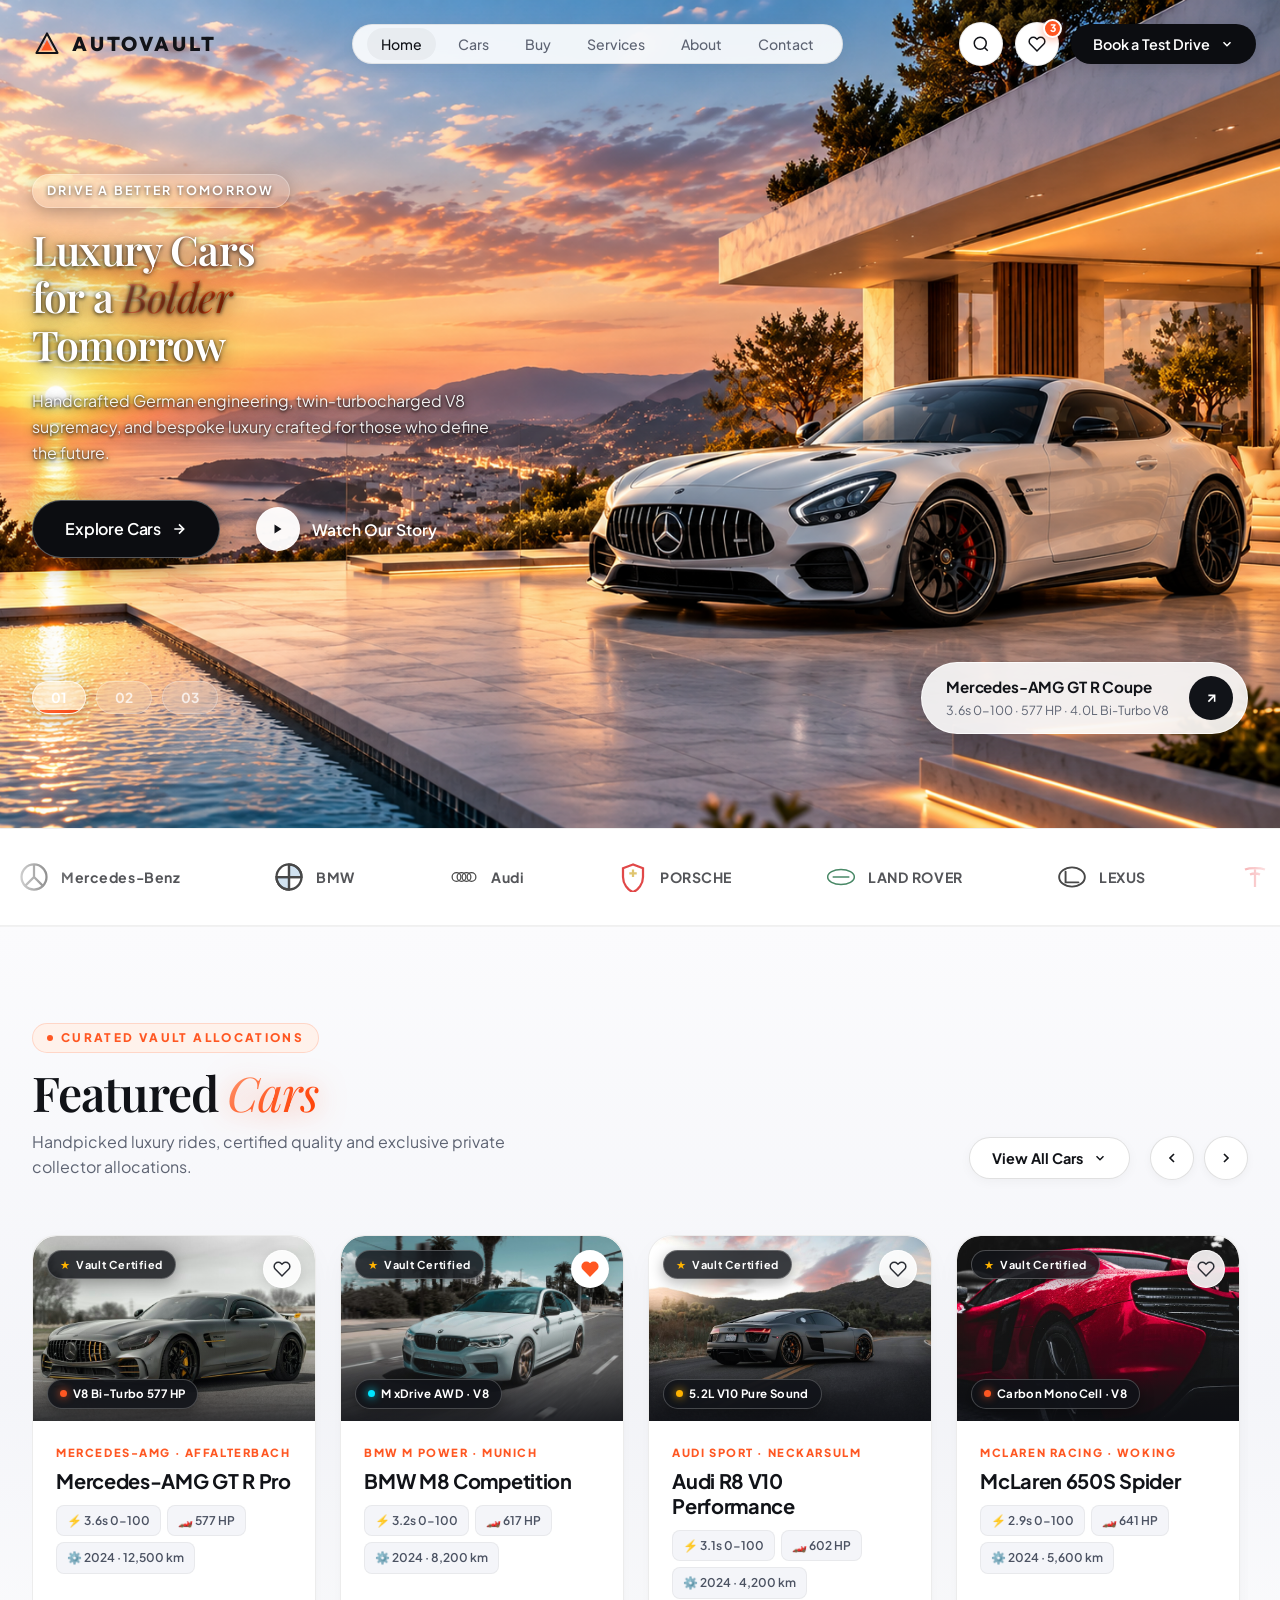
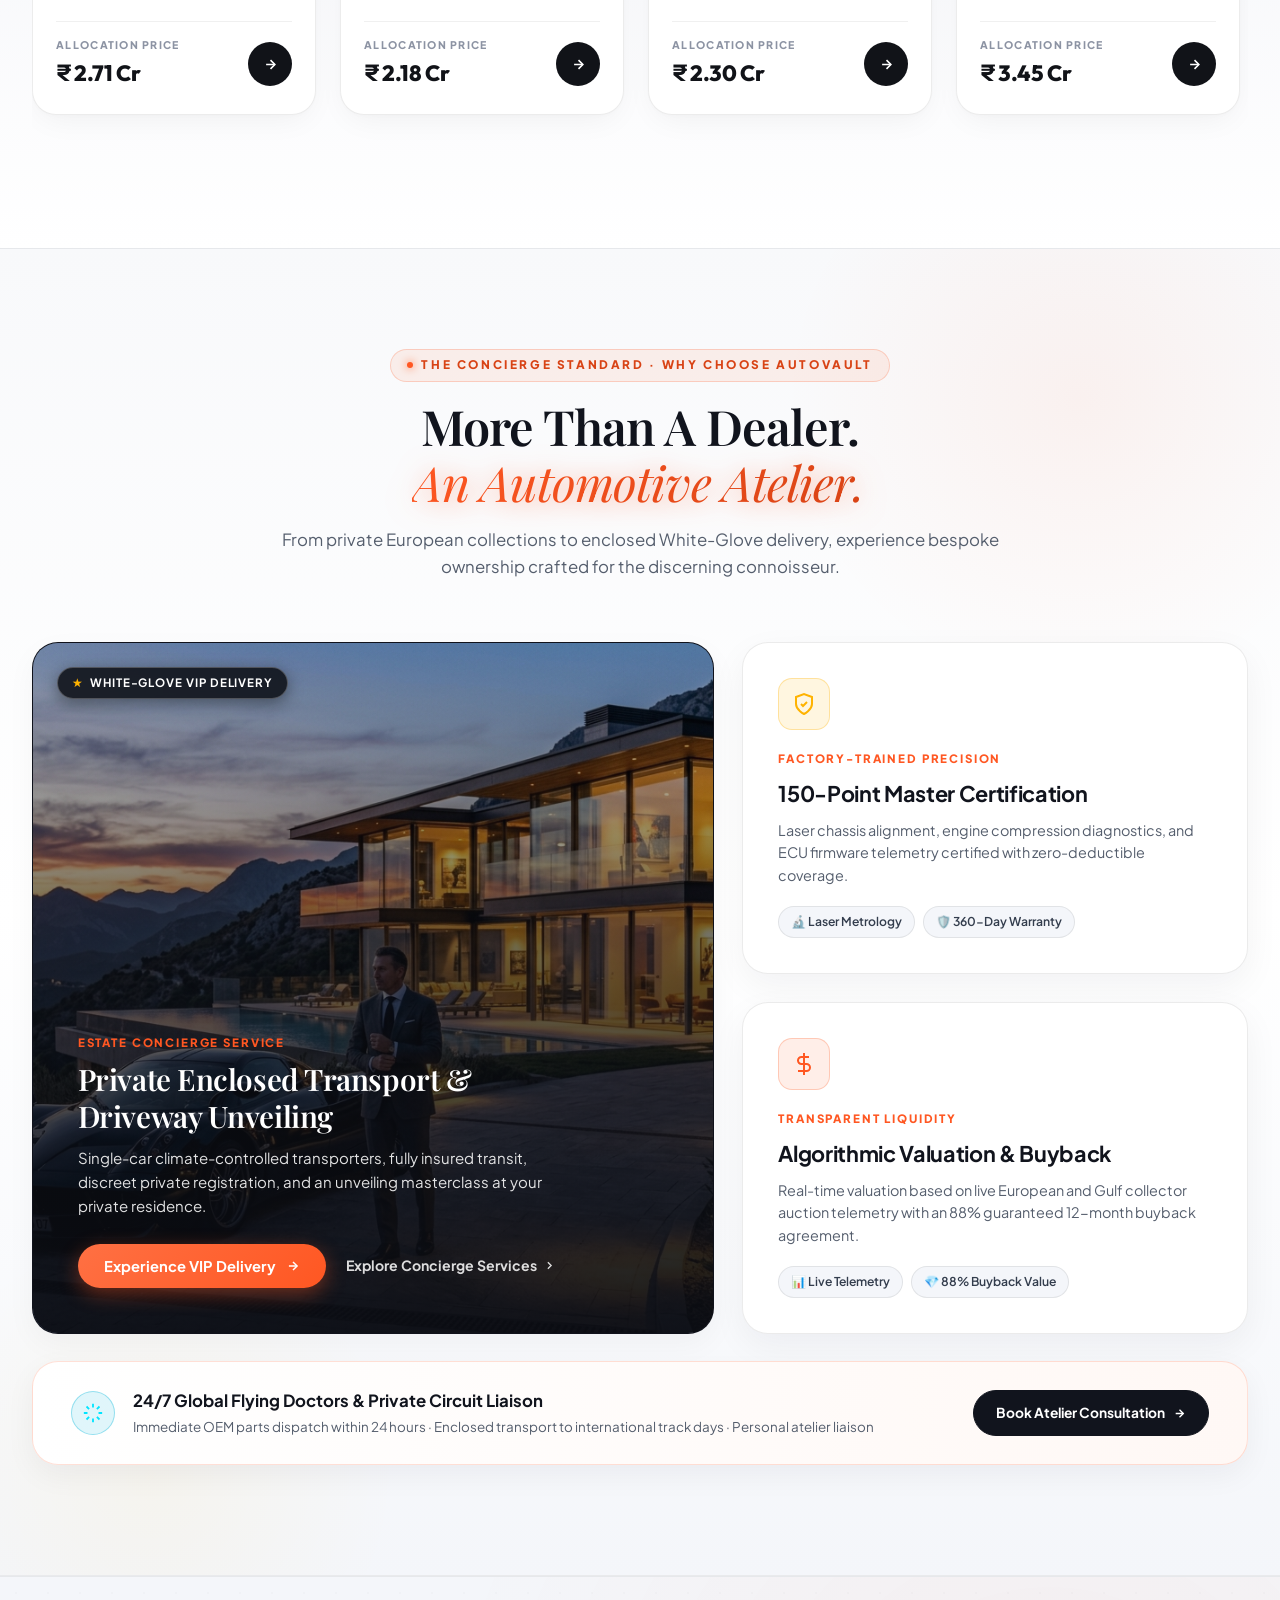
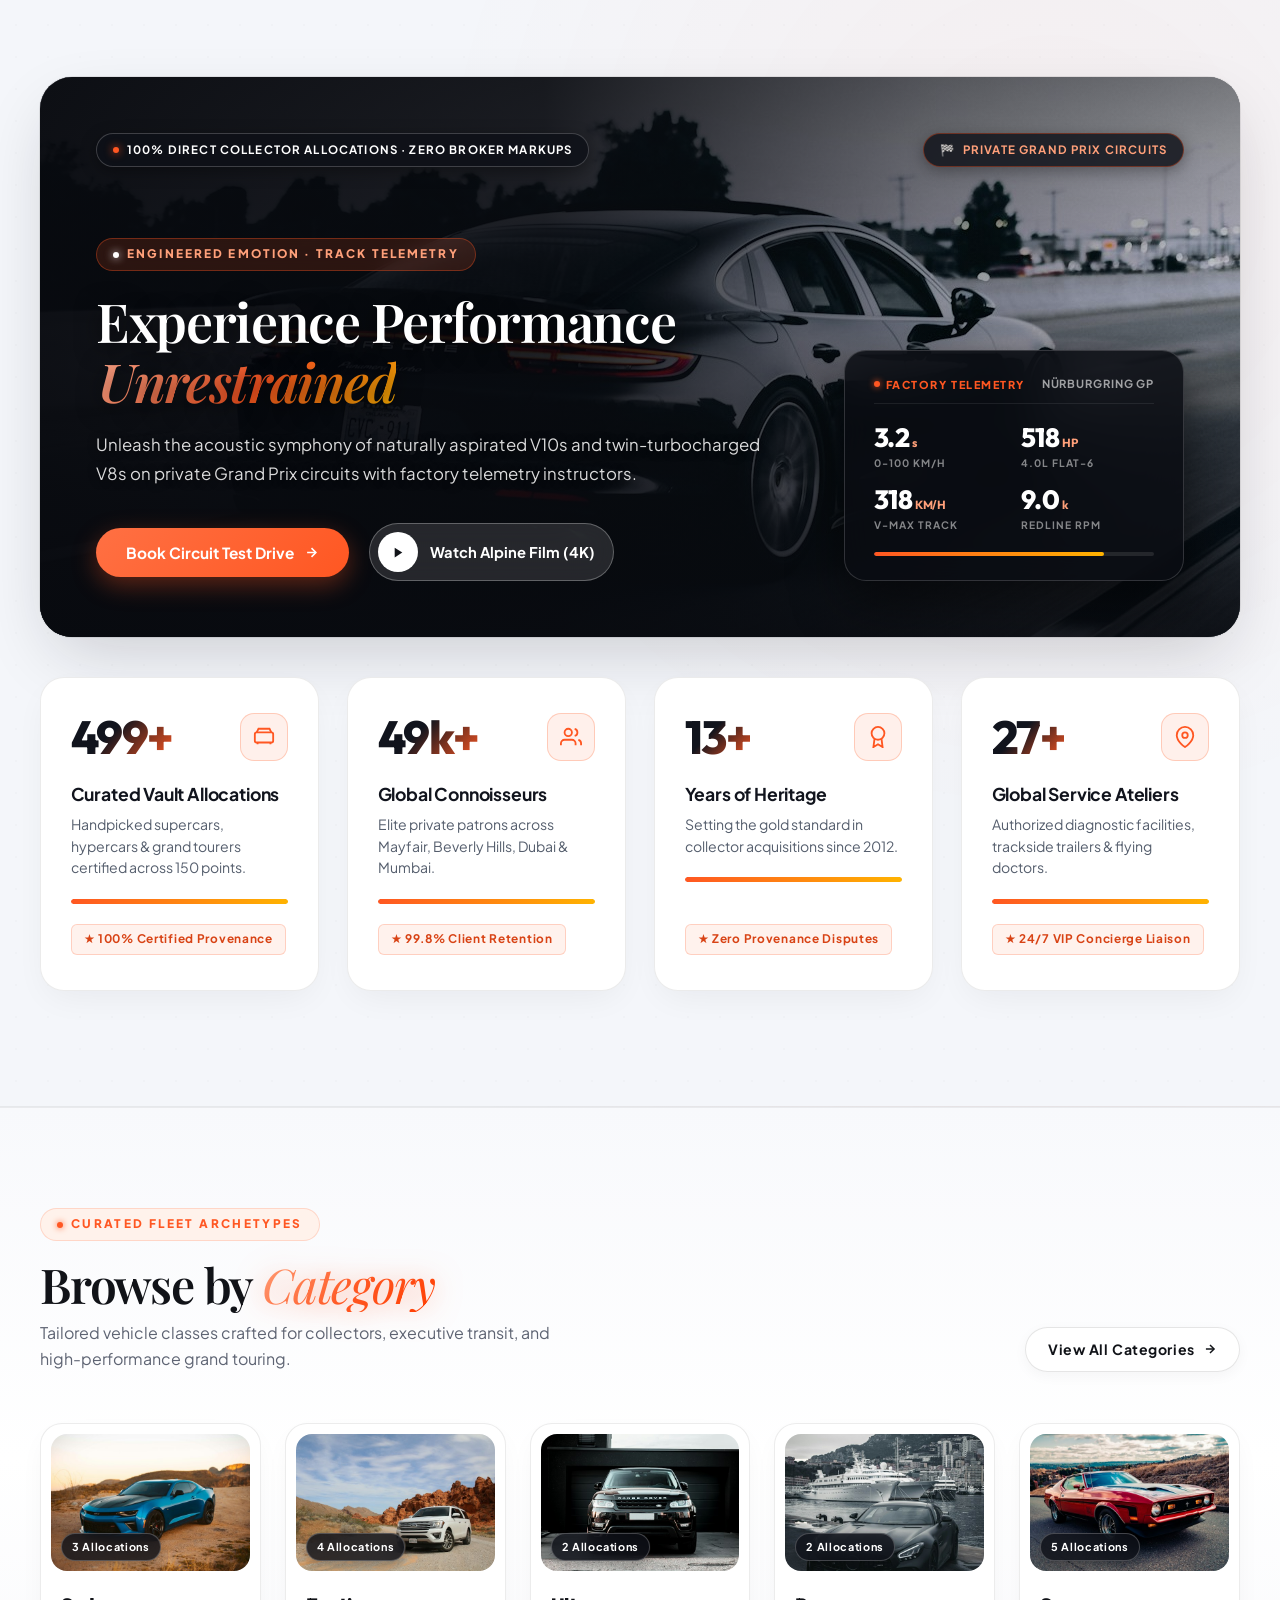
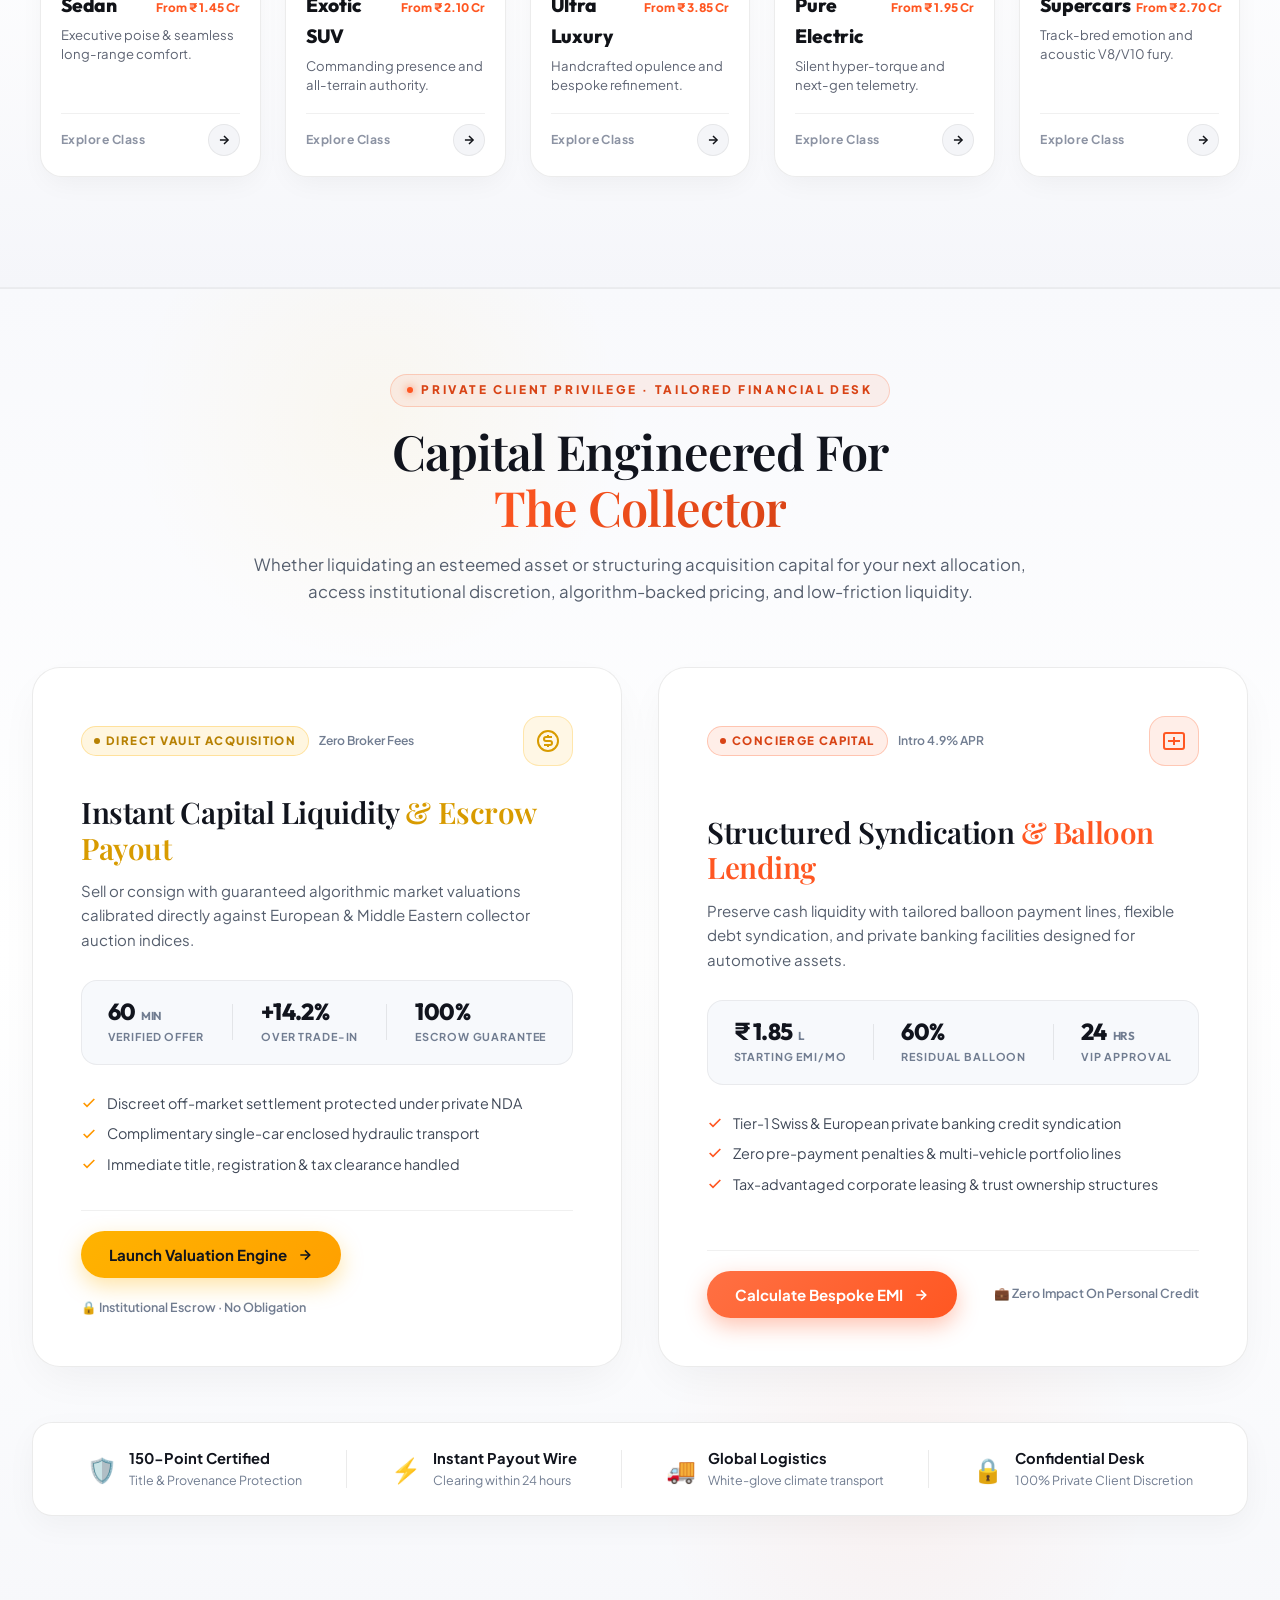
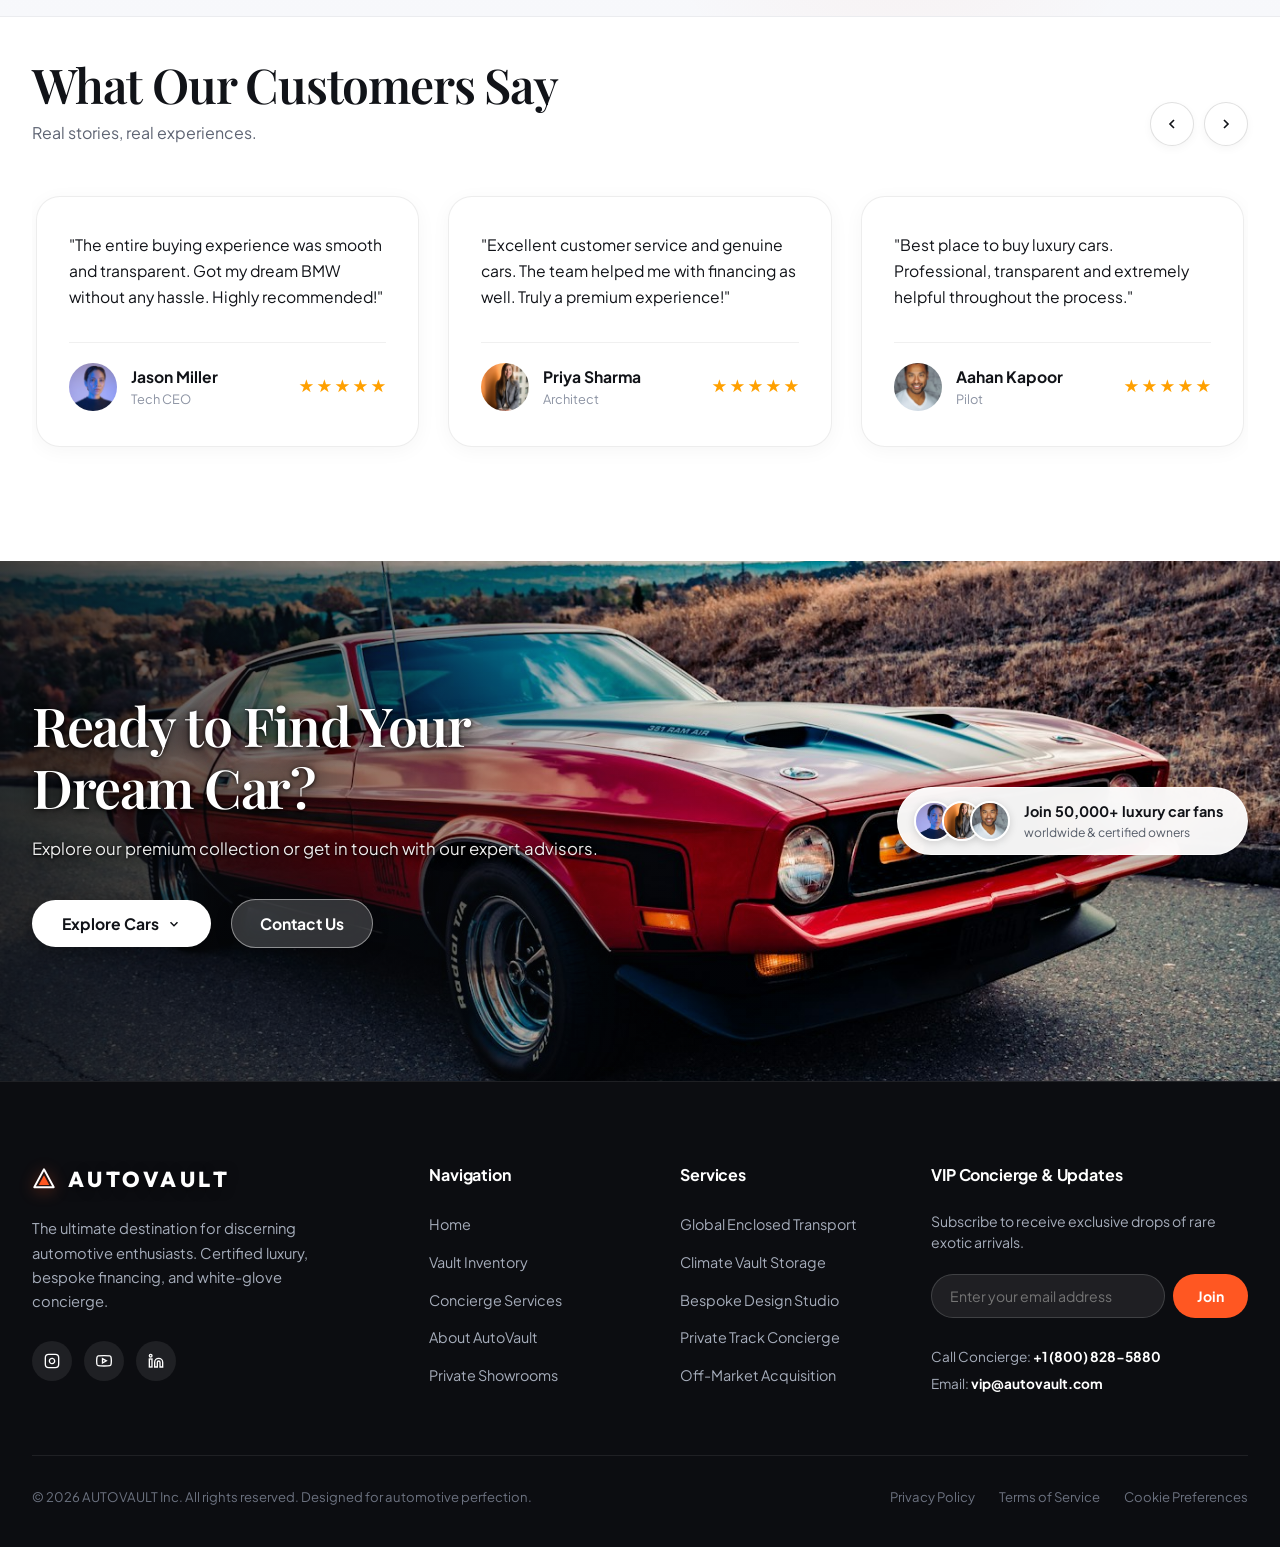
==== commit be11d6ce: "Replace dual cards with luxury AutoVault Private Financial Suite" ====
--- a/index.html
+++ b/index.html
@@ -1205,79 +1205,201 @@
     </section>
 
     <!-- ======================================================================
-         7. DUAL CONVERSION CARDS: SELL YOUR CAR & FINANCE YOUR DREAM CAR
+         7. AUTOVAULT PRIVATE FINANCIAL SUITE & BESPOKE ATELIER
          ====================================================================== -->
-    <section class="dual-cards-section" id="finance">
-      <div class="dual-cards-container">
-        <!-- Left Card: Sell Your Supercar / Direct Vault Liquidity -->
-        <div class="action-promo-card card-sell">
-          <div class="promo-text-side">
-            <div class="promo-kicker-pill pill-amber">
-              <span class="kicker-pulse kicker-pulse-amber"></span>
-              DIRECT VAULT ACQUISITION · ZERO BROKER FEES
-            </div>
-            <h3 class="promo-title">
-              Sell Your Supercar <span class="promo-title-gold">With Instant Liquidity</span>
-            </h3>
-            <p class="promo-description">
-              Algorithmic valuation based on European & Middle Eastern collector auction telemetry. Same-day escrow payout with enclosed transport pickup.
-            </p>
-            <div class="promo-metrics-row">
-              <span class="promo-metric-chip">⚡ 60-Min Valuation</span>
-              <span class="promo-metric-chip">🛡️ 100% Escrow Payout</span>
-              <span class="promo-metric-chip">🚚 Enclosed Transport</span>
-            </div>
-            <button class="btn-pill-amber btn-valuation" id="openValuationModalBtn">
-              <span>Get Instant Valuation</span>
-              <svg width="15" height="15" viewBox="0 0 24 24" fill="none" stroke="currentColor" stroke-width="2.5">
-                <line x1="5" y1="12" x2="19" y2="12"></line>
-                <polyline points="12 5 19 12 12 19"></polyline>
-              </svg>
-            </button>
-          </div>
-          <div class="promo-image-side">
-            <img src="assets/images/white_range_rover_side.jpg" alt="Range Rover Luxury SUV Side Profile" class="promo-side-img" loading="lazy">
-            <div class="promo-img-overlay"></div>
-            <span class="promo-floating-badge badge-amber">
-              <span class="star">★</span> Up to +14% Over Dealer Trade-In
-            </span>
-          </div>
-        </div>
-
-        <!-- Right Card: Finance Your Dream Car / Private Concierge Capital -->
-        <div class="action-promo-card card-finance">
-          <div class="promo-text-side">
-            <div class="promo-kicker-pill pill-coral">
-              <span class="kicker-pulse kicker-pulse-coral"></span>
-              CONCIERGE CAPITAL · 4.9% INTRO APR
-            </div>
-            <h3 class="promo-title text-light">
-              Bespoke Financing <span class="promo-title-coral">For Collector Rides</span>
-            </h3>
-            <p class="promo-description text-light-muted">
-              Structured balloon payment lines, tailored debt syndication, and private banking facilities with zero pre-payment penalties.
-            </p>
-            <div class="promo-metrics-row">
-              <span class="promo-metric-chip chip-dark">⏱️ 24h Approval</span>
-              <span class="promo-metric-chip chip-dark">💎 Custom Balloon Terms</span>
-              <span class="promo-metric-chip chip-dark">🔒 Confidential Line</span>
-            </div>
-            <button class="btn-pill-coral btn-finance" id="openFinanceCalcBtn">
-              <span>Explore VIP Financing</span>
-              <svg width="15" height="15" viewBox="0 0 24 24" fill="none" stroke="currentColor" stroke-width="2.5">
-                <line x1="5" y1="12" x2="19" y2="12"></line>
-                <polyline points="12 5 19 12 12 19"></polyline>
-              </svg>
-            </button>
-          </div>
-          <div class="promo-image-side">
-            <img src="assets/images/interior_cockpit.jpg" alt="Luxury Automotive Cockpit & Dashboard" class="promo-side-img" loading="lazy">
-            <div class="promo-img-overlay"></div>
-            <span class="promo-floating-badge badge-coral">
-              <span class="star">★</span> EMI Starting From ₹ 1.85 L/Mo
-            </span>
-          </div>
-        </div>
+    <section class="financial-suite-section" id="finance">
+      <div class="financial-suite-container">
+        
+        <!-- Section Header -->
+        <div class="financial-suite-header reveal-on-scroll">
+          <span class="suite-eyebrow">
+            <span class="pulse-dot"></span>
+            PRIVATE CLIENT PRIVILEGE · TAILORED FINANCIAL DESK
+          </span>
+          <h2 class="suite-title">Capital Engineered For <span class="suite-title-gradient">The Collector</span></h2>
+          <p class="suite-subtitle">Whether liquidating an esteemed asset or structuring acquisition capital for your next allocation, access institutional discretion, algorithm-backed pricing, and low-friction liquidity.</p>
+        </div>
+
+        <!-- The Two Luxury Suites Grid -->
+        <div class="financial-suites-grid">
+          
+          <!-- Suite 1: Instant Valuation & Vault Buyout -->
+          <div class="suite-card suite-card-sell reveal-on-scroll stagger-1">
+            <div class="suite-card-top">
+              <div class="suite-badge-group">
+                <span class="suite-badge badge-gold">
+                  <span class="badge-dot"></span>
+                  DIRECT VAULT ACQUISITION
+                </span>
+                <span class="suite-sub-badge">Zero Broker Fees</span>
+              </div>
+              <div class="suite-icon-circle icon-gold">
+                <svg width="24" height="24" viewBox="0 0 24 24" fill="none" stroke="currentColor" stroke-width="2">
+                  <circle cx="12" cy="12" r="10"></circle>
+                  <path d="M16 8h-6a2 2 0 1 0 0 4h4a2 2 0 1 1 0 4H8"></path>
+                  <path d="M12 6v2m0 8v2"></path>
+                </svg>
+              </div>
+            </div>
+
+            <div class="suite-card-body">
+              <h3 class="suite-card-title">Instant Capital Liquidity <span class="suite-title-accent">& Escrow Payout</span></h3>
+              <p class="suite-card-desc">Sell or consign with guaranteed algorithmic market valuations calibrated directly against European & Middle Eastern collector auction indices.</p>
+
+              <!-- Telemetry HUD metrics -->
+              <div class="suite-hud-strip">
+                <div class="suite-hud-item">
+                  <span class="hud-num">60 <small>MIN</small></span>
+                  <span class="hud-lbl">Verified Offer</span>
+                </div>
+                <div class="suite-hud-divider"></div>
+                <div class="suite-hud-item">
+                  <span class="hud-num">+14.2%</span>
+                  <span class="hud-lbl">Over Trade-In</span>
+                </div>
+                <div class="suite-hud-divider"></div>
+                <div class="suite-hud-item">
+                  <span class="hud-num">100%</span>
+                  <span class="hud-lbl">Escrow Guarantee</span>
+                </div>
+              </div>
+
+              <!-- Feature checklist -->
+              <ul class="suite-checklist">
+                <li>
+                  <svg width="16" height="16" viewBox="0 0 24 24" fill="none" stroke="#FF9800" stroke-width="2.5"><polyline points="20 6 9 17 4 12"></polyline></svg>
+                  <span>Discreet off-market settlement protected under private NDA</span>
+                </li>
+                <li>
+                  <svg width="16" height="16" viewBox="0 0 24 24" fill="none" stroke="#FF9800" stroke-width="2.5"><polyline points="20 6 9 17 4 12"></polyline></svg>
+                  <span>Complimentary single-car enclosed hydraulic transport</span>
+                </li>
+                <li>
+                  <svg width="16" height="16" viewBox="0 0 24 24" fill="none" stroke="#FF9800" stroke-width="2.5"><polyline points="20 6 9 17 4 12"></polyline></svg>
+                  <span>Immediate title, registration & tax clearance handled</span>
+                </li>
+              </ul>
+            </div>
+
+            <div class="suite-card-footer">
+              <button class="btn-suite-primary btn-suite-gold" id="openValuationModalBtn">
+                <span>Launch Valuation Engine</span>
+                <svg width="16" height="16" viewBox="0 0 24 24" fill="none" stroke="currentColor" stroke-width="2.5">
+                  <line x1="5" y1="12" x2="19" y2="12"></line>
+                  <polyline points="12 5 19 12 12 19"></polyline>
+                </svg>
+              </button>
+              <span class="suite-guarantee-note">🔒 Institutional Escrow · No Obligation</span>
+            </div>
+          </div>
+
+          <!-- Suite 2: Bespoke Financing & Balloon Lines -->
+          <div class="suite-card suite-card-finance reveal-on-scroll stagger-2">
+            <div class="suite-card-top">
+              <div class="suite-badge-group">
+                <span class="suite-badge badge-coral">
+                  <span class="badge-dot"></span>
+                  CONCIERGE CAPITAL
+                </span>
+                <span class="suite-sub-badge">Intro 4.9% APR</span>
+              </div>
+              <div class="suite-icon-circle icon-coral">
+                <svg width="24" height="24" viewBox="0 0 24 24" fill="none" stroke="currentColor" stroke-width="2">
+                  <rect x="2" y="4" width="20" height="16" rx="2"></rect>
+                  <line x1="6" y1="12" x2="18" y2="12"></line>
+                  <line x1="12" y1="8" x2="12" y2="16"></line>
+                </svg>
+              </div>
+            </div>
+
+            <div class="suite-card-body">
+              <h3 class="suite-card-title">Structured Syndication <span class="suite-title-accent">& Balloon Lending</span></h3>
+              <p class="suite-card-desc">Preserve cash liquidity with tailored balloon payment lines, flexible debt syndication, and private banking facilities designed for automotive assets.</p>
+
+              <!-- Telemetry HUD metrics -->
+              <div class="suite-hud-strip">
+                <div class="suite-hud-item">
+                  <span class="hud-num">₹ 1.85 <small>L</small></span>
+                  <span class="hud-lbl">Starting EMI/Mo</span>
+                </div>
+                <div class="suite-hud-divider"></div>
+                <div class="suite-hud-item">
+                  <span class="hud-num">60%</span>
+                  <span class="hud-lbl">Residual Balloon</span>
+                </div>
+                <div class="suite-hud-divider"></div>
+                <div class="suite-hud-item">
+                  <span class="hud-num">24 <small>HRS</small></span>
+                  <span class="hud-lbl">VIP Approval</span>
+                </div>
+              </div>
+
+              <!-- Feature checklist -->
+              <ul class="suite-checklist">
+                <li>
+                  <svg width="16" height="16" viewBox="0 0 24 24" fill="none" stroke="#FF5722" stroke-width="2.5"><polyline points="20 6 9 17 4 12"></polyline></svg>
+                  <span>Tier-1 Swiss & European private banking credit syndication</span>
+                </li>
+                <li>
+                  <svg width="16" height="16" viewBox="0 0 24 24" fill="none" stroke="#FF5722" stroke-width="2.5"><polyline points="20 6 9 17 4 12"></polyline></svg>
+                  <span>Zero pre-payment penalties & multi-vehicle portfolio lines</span>
+                </li>
+                <li>
+                  <svg width="16" height="16" viewBox="0 0 24 24" fill="none" stroke="#FF5722" stroke-width="2.5"><polyline points="20 6 9 17 4 12"></polyline></svg>
+                  <span>Tax-advantaged corporate leasing & trust ownership structures</span>
+                </li>
+              </ul>
+            </div>
+
+            <div class="suite-card-footer">
+              <button class="btn-suite-primary btn-suite-coral" id="openFinanceCalcBtn">
+                <span>Calculate Bespoke EMI</span>
+                <svg width="16" height="16" viewBox="0 0 24 24" fill="none" stroke="currentColor" stroke-width="2.5">
+                  <line x1="5" y1="12" x2="19" y2="12"></line>
+                  <polyline points="12 5 19 12 12 19"></polyline>
+                </svg>
+              </button>
+              <span class="suite-guarantee-note">💼 Zero Impact On Personal Credit</span>
+            </div>
+          </div>
+
+        </div>
+
+        <!-- Trust Features Strip Bottom -->
+        <div class="suite-trust-strip reveal-on-scroll">
+          <div class="suite-trust-item">
+            <span class="trust-icon">🛡️</span>
+            <div class="trust-text">
+              <strong>150-Point Certified</strong>
+              <span>Title & Provenance Protection</span>
+            </div>
+          </div>
+          <div class="suite-trust-divider"></div>
+          <div class="suite-trust-item">
+            <span class="trust-icon">⚡</span>
+            <div class="trust-text">
+              <strong>Instant Payout Wire</strong>
+              <span>Clearing within 24 hours</span>
+            </div>
+          </div>
+          <div class="suite-trust-divider"></div>
+          <div class="suite-trust-item">
+            <span class="trust-icon">🚚</span>
+            <div class="trust-text">
+              <strong>Global Logistics</strong>
+              <span>White-glove climate transport</span>
+            </div>
+          </div>
+          <div class="suite-trust-divider"></div>
+          <div class="suite-trust-item">
+            <span class="trust-icon">🔒</span>
+            <div class="trust-text">
+              <strong>Confidential Desk</strong>
+              <span>100% Private Client Discretion</span>
+            </div>
+          </div>
+        </div>
+
       </div>
     </section>
 
--- a/assets/css/style.css
+++ b/assets/css/style.css
@@ -1421,15 +1421,15 @@
 }
 
 /* ==========================================================================
-   4. THE AUTOVAULT ATELIER STANDARD (DARK LUXURY BENTO)
+   4. THE AUTOVAULT ATELIER STANDARD (LIGHT LUXURY BENTO)
    ========================================================================== */
 .atelier-section {
   padding: 100px 0 110px;
-  background: #0b0d13;
+  background: linear-gradient(180deg, #f8f9fb 0%, #ffffff 50%, #f4f6fa 100%);
   position: relative;
   overflow: hidden;
-  border-top: 1px solid rgba(255, 255, 255, 0.06);
-  border-bottom: 1px solid rgba(255, 255, 255, 0.06);
+  border-top: 1px solid rgba(0, 0, 0, 0.06);
+  border-bottom: 1px solid rgba(0, 0, 0, 0.06);
 }
 
 .atelier-section::before {
@@ -1439,7 +1439,7 @@
   right: -100px;
   width: 600px;
   height: 600px;
-  background: radial-gradient(circle, rgba(255, 87, 34, 0.12) 0%, transparent 70%);
+  background: radial-gradient(circle, rgba(255, 87, 34, 0.06) 0%, transparent 70%);
   pointer-events: none;
   z-index: 0;
 }
@@ -1451,7 +1451,7 @@
   left: -100px;
   width: 500px;
   height: 500px;
-  background: radial-gradient(circle, rgba(255, 179, 0, 0.08) 0%, transparent 70%);
+  background: radial-gradient(circle, rgba(255, 179, 0, 0.05) 0%, transparent 70%);
   pointer-events: none;
   z-index: 0;
 }
@@ -1479,9 +1479,9 @@
   font-weight: 800;
   letter-spacing: 0.22em;
   text-transform: uppercase;
-  color: #FFA07A;
-  background: rgba(255, 87, 34, 0.12);
-  border: 1px solid rgba(255, 87, 34, 0.3);
+  color: #d84315;
+  background: rgba(255, 87, 34, 0.08);
+  border: 1px solid rgba(255, 87, 34, 0.22);
   padding: 6px 16px;
   border-radius: var(--radius-pill);
   margin-bottom: 1rem;
@@ -1501,14 +1501,22 @@
   font-size: clamp(2.3rem, 3.8vw, 3.2rem);
   font-weight: 600;
   line-height: 1.15;
-  color: #ffffff;
+  color: #11141d;
   letter-spacing: -0.02em;
   margin-bottom: 1rem;
 }
 
+.atelier-title .highlight-bolder {
+  background: linear-gradient(135deg, #FF5722 0%, #D84315 100%);
+  -webkit-background-clip: text;
+  background-clip: text;
+  -webkit-text-fill-color: transparent;
+  display: inline-block;
+}
+
 .atelier-subtitle {
   font-size: 1.05rem;
-  color: rgba(255, 255, 255, 0.72);
+  color: #555e6d;
   line-height: 1.65;
 }
 
@@ -1521,17 +1529,18 @@
 }
 
 .bento-card {
-  background: rgba(255, 255, 255, 0.035);
-  border: 1px solid rgba(255, 255, 255, 0.09);
+  background: #ffffff;
+  border: 1px solid rgba(0, 0, 0, 0.08);
   border-radius: 26px;
   position: relative;
   overflow: hidden;
+  box-shadow: 0 10px 30px rgba(18, 22, 32, 0.04);
   transition: transform 0.4s cubic-bezier(0.16, 1, 0.3, 1), border-color 0.35s ease, box-shadow 0.4s cubic-bezier(0.16, 1, 0.3, 1);
 }
 
 .bento-card:hover {
-  border-color: rgba(255, 87, 34, 0.45);
-  box-shadow: 0 20px 48px rgba(0, 0, 0, 0.4), 0 0 0 1px rgba(255, 87, 34, 0.2);
+  border-color: rgba(255, 87, 34, 0.35);
+  box-shadow: 0 20px 48px rgba(18, 22, 32, 0.1), 0 0 0 1px rgba(255, 87, 34, 0.2);
   transform: translateY(-5px);
 }
 
@@ -1542,6 +1551,7 @@
   flex-direction: column;
   justify-content: flex-end;
   min-height: 540px;
+  background: #11141d;
 }
 
 .bento-media-box {
@@ -1564,7 +1574,7 @@
 .bento-media-overlay {
   position: absolute;
   inset: 0;
-  background: linear-gradient(180deg, rgba(11, 13, 19, 0.25) 0%, rgba(11, 13, 19, 0.7) 50%, rgba(11, 13, 19, 0.95) 100%);
+  background: linear-gradient(180deg, rgba(11, 13, 19, 0.15) 0%, rgba(11, 13, 19, 0.65) 50%, rgba(11, 13, 19, 0.94) 100%);
 }
 
 .bento-badge-chip {
@@ -1621,7 +1631,7 @@
 
 .bento-card-desc {
   font-size: 0.94rem;
-  color: rgba(255, 255, 255, 0.8);
+  color: rgba(255, 255, 255, 0.88);
   line-height: 1.6;
   margin-bottom: 1.6rem;
 }
@@ -1674,15 +1684,15 @@
   gap: 10px;
 }
 
-/* Bento Pillar Cards (Top Right & Bottom Right) */
+/* Bento Pillar Cards (Top Right & Bottom Right) - LIGHT LUXURY */
 .bento-pillar-card {
   padding: 2.2rem;
   display: flex;
   flex-direction: column;
   justify-content: center;
-  background: rgba(255, 255, 255, 0.04);
-  backdrop-filter: blur(14px);
-  -webkit-backdrop-filter: blur(14px);
+  background: #ffffff;
+  border: 1px solid rgba(0, 0, 0, 0.08);
+  box-shadow: 0 12px 35px rgba(18, 22, 32, 0.05);
 }
 
 .pillar-icon-box {
@@ -1693,7 +1703,7 @@
   align-items: center;
   justify-content: center;
   margin-bottom: 1.25rem;
-  border: 1px solid rgba(255, 255, 255, 0.12);
+  border: 1px solid rgba(0, 0, 0, 0.08);
   transition: transform 0.3s ease;
 }
 
@@ -1703,8 +1713,8 @@
 }
 
 .pillar-icon-box.icon-coral {
-  background: rgba(255, 87, 34, 0.12);
-  border-color: rgba(255, 87, 34, 0.3);
+  background: rgba(255, 87, 34, 0.1);
+  border-color: rgba(255, 87, 34, 0.25);
 }
 
 .bento-pillar-card:hover .pillar-icon-box {
@@ -1714,14 +1724,14 @@
 .pillar-title {
   font-size: 1.35rem;
   font-weight: 700;
-  color: #ffffff;
+  color: #11141d;
   letter-spacing: -0.015em;
   margin-bottom: 8px;
 }
 
 .pillar-desc {
-  font-size: 0.88rem;
-  color: rgba(255, 255, 255, 0.72);
+  font-size: 0.9rem;
+  color: #555e6d;
   line-height: 1.55;
   margin-bottom: 1.25rem;
 }
@@ -1734,16 +1744,16 @@
 }
 
 .pillar-chip {
-  background: rgba(255, 255, 255, 0.06);
-  border: 1px solid rgba(255, 255, 255, 0.12);
+  background: #f4f6fa;
+  border: 1px solid rgba(0, 0, 0, 0.08);
   padding: 5px 12px;
   border-radius: var(--radius-pill);
   font-size: 0.76rem;
   font-weight: 600;
-  color: rgba(255, 255, 255, 0.88);
-}
-
-/* Bento Ribbon Card (Spans Full Width Bottom) */
+  color: #333d4d;
+}
+
+/* Bento Ribbon Card (Spans Full Width Bottom) - LIGHT LUXURY */
 .bento-ribbon-card {
   grid-column: 1 / -1;
   padding: 1.6rem 2.4rem;
@@ -1751,8 +1761,9 @@
   align-items: center;
   justify-content: space-between;
   gap: 2rem;
-  background: linear-gradient(90deg, rgba(255, 255, 255, 0.05) 0%, rgba(255, 87, 34, 0.08) 100%);
-  border: 1px solid rgba(255, 255, 255, 0.1);
+  background: linear-gradient(90deg, #ffffff 0%, #fff8f5 100%);
+  border: 1px solid rgba(255, 87, 34, 0.18);
+  box-shadow: 0 10px 30px rgba(18, 22, 32, 0.05);
 }
 
 .ribbon-left {
@@ -1765,24 +1776,25 @@
   width: 44px;
   height: 44px;
   border-radius: 50%;
-  background: rgba(0, 229, 255, 0.12);
-  border: 1px solid rgba(0, 229, 255, 0.35);
+  background: rgba(0, 180, 216, 0.12);
+  border: 1px solid rgba(0, 180, 216, 0.35);
   display: flex;
   align-items: center;
   justify-content: center;
   flex-shrink: 0;
+  color: #0077b6;
 }
 
 .ribbon-title {
   font-size: 1.05rem;
   font-weight: 700;
-  color: #ffffff;
+  color: #11141d;
   margin-bottom: 2px;
 }
 
 .ribbon-desc {
-  font-size: 0.82rem;
-  color: rgba(255, 255, 255, 0.65);
+  font-size: 0.84rem;
+  color: #555e6d;
 }
 
 .btn-pill-outline-light {
@@ -1791,22 +1803,22 @@
   gap: 8px;
   padding: 11px 22px;
   border-radius: var(--radius-pill);
-  border: 1.5px solid rgba(255, 255, 255, 0.28);
-  background: rgba(255, 255, 255, 0.06);
+  border: 1.5px solid #11141d;
+  background: #11141d;
   color: #ffffff;
   font-size: 0.86rem;
   font-weight: 700;
   text-decoration: none;
   white-space: nowrap;
   transition: all 0.25s ease;
-  backdrop-filter: blur(8px);
 }
 
 .btn-pill-outline-light:hover {
-  border-color: var(--accent-coral);
-  color: var(--accent-coral);
-  background: rgba(255, 87, 34, 0.15);
+  border-color: #FF5722;
+  color: #ffffff;
+  background: #FF5722;
   transform: translateY(-2px);
+  box-shadow: 0 6px 18px rgba(255, 87, 34, 0.35);
 }
 
 /* ==========================================================================
@@ -1814,9 +1826,9 @@
    ========================================================================== */
 .performance-stats-section {
   padding: 100px 0 115px;
-  background: radial-gradient(circle at 82% 20%, rgba(255, 87, 34, 0.14) 0%, transparent 45%), radial-gradient(circle at 18% 75%, rgba(0, 229, 255, 0.07) 0%, transparent 50%), #090b10;
-  border-top: 1px solid rgba(255, 255, 255, 0.06);
-  border-bottom: 1px solid rgba(255, 255, 255, 0.06);
+  background: radial-gradient(circle at 82% 20%, rgba(255, 87, 34, 0.05) 0%, transparent 45%), #f4f6fa;
+  border-top: 1px solid rgba(0, 0, 0, 0.06);
+  border-bottom: 1px solid rgba(0, 0, 0, 0.06);
   position: relative;
   overflow: hidden;
 }
@@ -1825,7 +1837,7 @@
   content: '';
   position: absolute;
   inset: 0;
-  background-image: radial-gradient(rgba(255, 255, 255, 0.07) 1px, transparent 1px);
+  background-image: radial-gradient(rgba(0, 0, 0, 0.05) 1px, transparent 1px);
   background-size: 32px 32px;
   pointer-events: none;
   opacity: 0.35;
@@ -1845,7 +1857,7 @@
   position: relative;
   border-radius: 32px;
   overflow: hidden;
-  box-shadow: 0 35px 90px -15px rgba(0, 0, 0, 0.8), 0 0 0 1px rgba(255, 255, 255, 0.12);
+  box-shadow: 0 25px 70px -15px rgba(18, 22, 32, 0.2), 0 0 0 1px rgba(0, 0, 0, 0.08);
   min-height: 560px;
   display: flex;
   flex-direction: column;
@@ -2159,7 +2171,7 @@
   border-radius: 999px;
 }
 
-/* 4-Column Architectural Metric Pavilion */
+/* 4-Column Architectural Metric Pavilion - LIGHT LUXURY */
 .metrics-pavilion-grid {
   display: grid;
   grid-template-columns: repeat(4, 1fr);
@@ -2167,15 +2179,13 @@
 }
 
 .metric-pavilion-card {
-  background: linear-gradient(145deg, rgba(255, 255, 255, 0.045) 0%, rgba(255, 255, 255, 0.012) 100%);
+  background: #ffffff;
   border-radius: 24px;
-  border: 1px solid rgba(255, 255, 255, 0.08);
+  border: 1px solid rgba(0, 0, 0, 0.08);
   padding: 2.2rem 1.85rem;
-  box-shadow: 0 16px 40px -10px rgba(0, 0, 0, 0.5);
+  box-shadow: 0 12px 35px -8px rgba(18, 22, 32, 0.06);
   display: flex;
   flex-direction: column;
-  backdrop-filter: blur(20px);
-  -webkit-backdrop-filter: blur(20px);
   position: relative;
   overflow: hidden;
   transition: transform 0.4s var(--ease-smooth), border-color 0.35s ease, box-shadow 0.4s var(--ease-smooth);
@@ -2187,16 +2197,16 @@
   top: 0;
   left: 0;
   right: 0;
-  height: 2px;
-  background: linear-gradient(90deg, transparent, rgba(255, 87, 34, 0.5), transparent);
+  height: 3px;
+  background: linear-gradient(90deg, #FF5722, #FFB300);
   opacity: 0;
   transition: opacity 0.35s ease;
 }
 
 .metric-pavilion-card:hover {
   transform: translateY(-8px);
-  border-color: rgba(255, 87, 34, 0.45);
-  box-shadow: 0 25px 60px -15px rgba(0, 0, 0, 0.7), 0 0 35px rgba(255, 87, 34, 0.2);
+  border-color: rgba(255, 87, 34, 0.35);
+  box-shadow: 0 22px 55px -10px rgba(18, 22, 32, 0.12), 0 0 0 1px rgba(255, 87, 34, 0.15);
 }
 
 .metric-pavilion-card:hover::before {
@@ -2214,10 +2224,10 @@
   font-size: 2.9rem;
   font-weight: 800;
   letter-spacing: -0.03em;
-  color: #ffffff;
+  color: #11141d;
   line-height: 1;
   font-family: var(--font-display);
-  background: linear-gradient(135deg, #ffffff 45%, #FFA07A 100%);
+  background: linear-gradient(135deg, #11141d 40%, #FF5722 100%);
   -webkit-background-clip: text;
   background-clip: text;
   -webkit-text-fill-color: transparent;
@@ -2227,9 +2237,9 @@
   width: 48px;
   height: 48px;
   border-radius: 14px;
-  background: rgba(255, 87, 34, 0.12);
-  border: 1px solid rgba(255, 87, 34, 0.32);
-  color: var(--accent-coral);
+  background: rgba(255, 87, 34, 0.09);
+  border: 1px solid rgba(255, 87, 34, 0.25);
+  color: #FF5722;
   display: flex;
   align-items: center;
   justify-content: center;
@@ -2238,29 +2248,29 @@
 
 .metric-pavilion-card:hover .metric-icon-badge {
   transform: scale(1.12) rotate(6deg);
-  border-color: var(--accent-coral);
-  background: rgba(255, 87, 34, 0.2);
+  border-color: #FF5722;
+  background: rgba(255, 87, 34, 0.16);
 }
 
 .metric-name {
   font-size: 1.1rem;
   font-weight: 700;
-  color: #ffffff;
+  color: #11141d;
   margin-bottom: 6px;
   letter-spacing: -0.01em;
 }
 
 .metric-description {
-  font-size: 0.86rem;
-  color: rgba(255, 255, 255, 0.65);
+  font-size: 0.88rem;
+  color: #555e6d;
   line-height: 1.55;
   margin-bottom: 1.25rem;
 }
 
 .metric-progress-indicator {
   width: 100%;
-  height: 4px;
-  background: rgba(255, 255, 255, 0.08);
+  height: 5px;
+  background: #eaedf2;
   border-radius: 999px;
   overflow: hidden;
   margin-bottom: 1.25rem;
@@ -2268,7 +2278,7 @@
 
 .progress-bar-fill {
   height: 100%;
-  background: linear-gradient(90deg, #FF6E40, #FFB300);
+  background: linear-gradient(90deg, #FF5722, #FFB300);
   border-radius: 999px;
   transition: width 1.2s ease;
 }
@@ -2278,9 +2288,9 @@
   font-size: 0.74rem;
   font-weight: 700;
   letter-spacing: 0.06em;
-  color: #FFA07A;
-  background: rgba(255, 87, 34, 0.12);
-  border: 1px solid rgba(255, 87, 34, 0.28);
+  color: #d84315;
+  background: rgba(255, 87, 34, 0.08);
+  border: 1px solid rgba(255, 87, 34, 0.22);
   padding: 5px 12px;
   border-radius: 6px;
   display: inline-block;
@@ -2598,305 +2608,440 @@
 }
 
 /* ==========================================================================
-   7. DUAL CONVERSION CARDS: SELL & FINANCE (VIP VAULT PORTALS)
+   7. AUTOVAULT PRIVATE FINANCIAL SUITE & BESPOKE ATELIER (LIGHT LUXURY)
    ========================================================================== */
-.dual-cards-section {
-  padding: 40px 0 100px;
-  background: linear-gradient(180deg, #f5f6fa 0%, #ffffff 50%, #fbfbfd 100%);
+.financial-suite-section {
+  padding: 85px 0 100px;
+  background: linear-gradient(180deg, #f8f9fc 0%, #ffffff 50%, #f7f8fb 100%);
   position: relative;
-}
-
-.dual-cards-container {
+  overflow: hidden;
+  border-top: 1px solid rgba(0, 0, 0, 0.05);
+  border-bottom: 1px solid rgba(0, 0, 0, 0.05);
+}
+
+.financial-suite-section::before {
+  content: '';
+  position: absolute;
+  top: -120px;
+  left: 10%;
+  width: 500px;
+  height: 500px;
+  background: radial-gradient(circle, rgba(255, 179, 0, 0.05) 0%, transparent 70%);
+  pointer-events: none;
+}
+
+.financial-suite-section::after {
+  content: '';
+  position: absolute;
+  bottom: -120px;
+  right: 10%;
+  width: 500px;
+  height: 500px;
+  background: radial-gradient(circle, rgba(255, 87, 34, 0.05) 0%, transparent 70%);
+  pointer-events: none;
+}
+
+.financial-suite-container {
   width: 100%;
-  max-width: 1540px;
+  max-width: var(--container-width);
   margin: 0 auto;
-  padding: 0 2.5rem;
+  padding: 0 2rem;
+  position: relative;
+  z-index: 1;
+}
+
+/* Header */
+.financial-suite-header {
+  text-align: center;
+  max-width: 780px;
+  margin: 0 auto 3.8rem;
+}
+
+.suite-eyebrow {
+  display: inline-flex;
+  align-items: center;
+  gap: 8px;
+  font-size: 0.74rem;
+  font-weight: 800;
+  letter-spacing: 0.22em;
+  text-transform: uppercase;
+  color: #d84315;
+  background: rgba(255, 87, 34, 0.08);
+  border: 1px solid rgba(255, 87, 34, 0.22);
+  padding: 6px 16px;
+  border-radius: var(--radius-pill);
+  margin-bottom: 1rem;
+}
+
+.suite-eyebrow .pulse-dot {
+  width: 6px;
+  height: 6px;
+  border-radius: 50%;
+  background: #FF5722;
+  box-shadow: 0 0 8px #FF5722;
+  animation: pulseGlow 2s infinite;
+}
+
+.suite-title {
+  font-family: var(--font-serif);
+  font-size: clamp(2.3rem, 3.8vw, 3.2rem);
+  font-weight: 600;
+  line-height: 1.15;
+  color: #11141d;
+  letter-spacing: -0.02em;
+  margin-bottom: 1rem;
+}
+
+.suite-title-gradient {
+  background: linear-gradient(135deg, #FF5722 0%, #D84315 100%);
+  -webkit-background-clip: text;
+  background-clip: text;
+  -webkit-text-fill-color: transparent;
+  display: inline-block;
+}
+
+.suite-subtitle {
+  font-size: 1.05rem;
+  color: #555e6d;
+  line-height: 1.65;
+}
+
+/* 2-Column Suites Grid */
+.financial-suites-grid {
   display: grid;
   grid-template-columns: repeat(2, 1fr);
   gap: 2.25rem;
-}
-
-.action-promo-card {
+  margin-bottom: 3.5rem;
+}
+
+.suite-card {
+  background: #ffffff;
   border-radius: 28px;
+  border: 1px solid rgba(0, 0, 0, 0.08);
+  box-shadow: 0 16px 45px -10px rgba(18, 22, 32, 0.06);
+  padding: 3rem;
+  display: flex;
+  flex-direction: column;
+  justify-content: space-between;
+  position: relative;
   overflow: hidden;
-  display: grid;
-  grid-template-columns: 1.15fr 0.95fr;
-  align-items: stretch;
-  position: relative;
-  transition: all 0.4s var(--ease-smooth);
-  min-height: 420px;
-}
-
-.action-promo-card:hover {
-  transform: translateY(-8px);
-}
-
-/* Left Card: Imperial Amber / Gold Direct Vault Buyout */
-.card-sell {
-  background: linear-gradient(135deg, #0d0f17 0%, #171b26 100%);
-  border: 1px solid rgba(255, 179, 0, 0.24);
-  box-shadow: 0 24px 60px -15px rgba(0, 0, 0, 0.55), 0 0 0 1px rgba(255, 179, 0, 0.08);
-}
-
-.card-sell::before {
-  content: '';
-  position: absolute;
-  top: 0;
-  left: 0;
-  width: 250px;
-  height: 250px;
-  background: radial-gradient(circle, rgba(255, 179, 0, 0.14) 0%, transparent 70%);
-  pointer-events: none;
-}
-
-.card-sell:hover {
-  border-color: rgba(255, 179, 0, 0.5);
-  box-shadow: 0 30px 80px -15px rgba(0, 0, 0, 0.7), 0 0 40px rgba(255, 179, 0, 0.18);
-}
-
-/* Right Card: Hypercar Coral / Cyan Private Banking Concierge */
-.card-finance {
-  background: linear-gradient(135deg, #0a0c12 0%, #131722 100%);
-  border: 1px solid rgba(255, 87, 34, 0.25);
-  box-shadow: 0 24px 60px -15px rgba(0, 0, 0, 0.6), 0 0 0 1px rgba(255, 87, 34, 0.08);
-}
-
-.card-finance::before {
-  content: '';
-  position: absolute;
-  top: 0;
-  right: 0;
-  width: 250px;
-  height: 250px;
-  background: radial-gradient(circle, rgba(255, 87, 34, 0.16) 0%, transparent 70%);
-  pointer-events: none;
-}
-
-.card-finance:hover {
-  border-color: rgba(255, 87, 34, 0.55);
-  box-shadow: 0 30px 80px -15px rgba(0, 0, 0, 0.75), 0 0 40px rgba(255, 87, 34, 0.22);
-}
-
-.promo-text-side {
-  padding: 3.2rem 2.8rem;
-  display: flex;
-  flex-direction: column;
-  justify-content: center;
-  position: relative;
-  z-index: 2;
-}
-
-.promo-kicker-pill {
+  transition: transform 0.4s var(--ease-smooth), border-color 0.35s ease, box-shadow 0.4s var(--ease-smooth);
+}
+
+.suite-card:hover {
+  transform: translateY(-7px);
+}
+
+.suite-card-sell:hover {
+  border-color: rgba(255, 179, 0, 0.45);
+  box-shadow: 0 24px 60px -10px rgba(255, 179, 0, 0.12), 0 0 0 1px rgba(255, 179, 0, 0.2);
+}
+
+.suite-card-finance:hover {
+  border-color: rgba(255, 87, 34, 0.45);
+  box-shadow: 0 24px 60px -10px rgba(255, 87, 34, 0.12), 0 0 0 1px rgba(255, 87, 34, 0.2);
+}
+
+.suite-card-top {
+  display: flex;
+  align-items: center;
+  justify-content: space-between;
+  margin-bottom: 1.75rem;
+}
+
+.suite-badge-group {
+  display: flex;
+  align-items: center;
+  gap: 10px;
+  flex-wrap: wrap;
+}
+
+.suite-badge {
   display: inline-flex;
   align-items: center;
-  gap: 8px;
+  gap: 6px;
   font-size: 0.72rem;
   font-weight: 800;
-  letter-spacing: 0.14em;
-  padding: 5px 14px;
+  letter-spacing: 0.12em;
+  padding: 5px 12px;
   border-radius: var(--radius-pill);
-  margin-bottom: 1.25rem;
-  align-self: flex-start;
-  backdrop-filter: blur(8px);
-}
-
-.pill-amber {
-  color: #FFB300;
+}
+
+.suite-badge.badge-gold {
+  color: #b78103;
   background: rgba(255, 179, 0, 0.12);
-  border: 1px solid rgba(255, 179, 0, 0.32);
-}
-
-.pill-coral {
-  color: #FFA07A;
-  background: rgba(255, 87, 34, 0.14);
-  border: 1px solid rgba(255, 87, 34, 0.35);
-}
-
-.kicker-pulse {
+  border: 1px solid rgba(255, 179, 0, 0.3);
+}
+
+.suite-badge.badge-coral {
+  color: #d84315;
+  background: rgba(255, 87, 34, 0.1);
+  border: 1px solid rgba(255, 87, 34, 0.28);
+}
+
+.badge-dot {
   width: 6px;
   height: 6px;
   border-radius: 50%;
-  animation: pulseGlow 1.8s infinite;
-}
-
-.kicker-pulse-amber {
-  background: #FFB300;
-  box-shadow: 0 0 6px #FFB300;
-}
-
-.kicker-pulse-coral {
-  background: #FF5722;
-  box-shadow: 0 0 6px #FF5722;
-}
-
-.promo-title {
+  background: currentColor;
+}
+
+.suite-sub-badge {
+  font-size: 0.76rem;
+  font-weight: 600;
+  color: #717d91;
+}
+
+.suite-icon-circle {
+  width: 50px;
+  height: 50px;
+  border-radius: 16px;
+  display: flex;
+  align-items: center;
+  justify-content: center;
+  transition: transform 0.3s ease;
+}
+
+.suite-card:hover .suite-icon-circle {
+  transform: scale(1.1) rotate(6deg);
+}
+
+.suite-icon-circle.icon-gold {
+  background: rgba(255, 179, 0, 0.1);
+  border: 1px solid rgba(255, 179, 0, 0.25);
+  color: #d89b00;
+}
+
+.suite-icon-circle.icon-coral {
+  background: rgba(255, 87, 34, 0.1);
+  border: 1px solid rgba(255, 87, 34, 0.25);
+  color: #FF5722;
+}
+
+.suite-card-title {
   font-family: var(--font-serif);
-  font-size: clamp(1.9rem, 2.4vw, 2.35rem);
+  font-size: clamp(1.85rem, 2.3vw, 2.25rem);
   font-weight: 600;
-  line-height: 1.16;
+  line-height: 1.2;
+  color: #11141d;
+  letter-spacing: -0.015em;
+  margin-bottom: 0.9rem;
+}
+
+.suite-title-accent {
+  color: #FF5722;
+}
+
+.suite-card-sell .suite-title-accent {
+  color: #d89b00;
+}
+
+.suite-card-desc {
+  font-size: 0.94rem;
+  color: #555e6d;
+  line-height: 1.6;
+  margin-bottom: 1.75rem;
+}
+
+/* Telemetry HUD Mini-Strip */
+.suite-hud-strip {
+  display: flex;
+  align-items: center;
+  justify-content: space-between;
+  background: #f7f9fc;
+  border: 1px solid rgba(0, 0, 0, 0.06);
+  border-radius: 16px;
+  padding: 1.15rem 1.6rem;
+  margin-bottom: 1.75rem;
+}
+
+.suite-hud-item {
+  display: flex;
+  flex-direction: column;
+}
+
+.suite-hud-item .hud-num {
+  font-family: var(--font-display);
+  font-size: 1.45rem;
+  font-weight: 800;
+  color: #11141d;
+  line-height: 1.1;
   letter-spacing: -0.02em;
-  color: #ffffff;
-  margin-bottom: 1rem;
-}
-
-.promo-title-gold {
-  font-family: var(--font-serif);
-  font-style: italic;
-  font-weight: 600;
-  background: linear-gradient(135deg, #FFE082 0%, #FFB300 50%, #FF8F00 100%);
-  -webkit-background-clip: text;
-  background-clip: text;
-  -webkit-text-fill-color: transparent;
-  display: block;
-}
-
-.promo-title-coral {
-  font-family: var(--font-serif);
-  font-style: italic;
-  font-weight: 600;
-  background: linear-gradient(135deg, #FFAB91 0%, #FF5722 50%, #E64A19 100%);
-  -webkit-background-clip: text;
-  background-clip: text;
-  -webkit-text-fill-color: transparent;
-  display: block;
-}
-
-.promo-description {
-  font-size: 0.94rem;
-  color: rgba(255, 255, 255, 0.72);
-  line-height: 1.6;
-  margin-bottom: 1.5rem;
-}
-
-.promo-metrics-row {
-  display: flex;
-  align-items: center;
-  gap: 8px;
+}
+
+.suite-hud-item .hud-num small {
+  font-size: 0.72rem;
+  font-weight: 700;
+  color: #717d91;
+  margin-left: 2px;
+}
+
+.suite-hud-item .hud-lbl {
+  font-size: 0.68rem;
+  font-weight: 700;
+  text-transform: uppercase;
+  letter-spacing: 0.08em;
+  color: #717d91;
+  margin-top: 4px;
+}
+
+.suite-hud-divider {
+  width: 1px;
+  height: 36px;
+  background: rgba(0, 0, 0, 0.08);
+}
+
+/* Checklist */
+.suite-checklist {
+  list-style: none;
+  padding: 0;
+  margin: 0 0 2.25rem 0;
+  display: flex;
+  flex-direction: column;
+  gap: 10px;
+}
+
+.suite-checklist li {
+  display: flex;
+  align-items: center;
+  gap: 10px;
+  font-size: 0.9rem;
+  color: #404958;
+  line-height: 1.4;
+}
+
+.suite-checklist li svg {
+  flex-shrink: 0;
+}
+
+/* Card Footer */
+.suite-card-footer {
+  display: flex;
+  align-items: center;
+  justify-content: space-between;
+  gap: 1.25rem;
   flex-wrap: wrap;
-  margin-bottom: 2rem;
-}
-
-.promo-metric-chip {
-  font-size: 0.74rem;
-  font-weight: 700;
-  letter-spacing: 0.04em;
-  padding: 4px 10px;
-  border-radius: 6px;
-  background: rgba(255, 255, 255, 0.07);
-  border: 1px solid rgba(255, 255, 255, 0.12);
-  color: rgba(255, 255, 255, 0.88);
-}
-
-.btn-pill-amber {
+  padding-top: 1.25rem;
+  border-top: 1px solid rgba(0, 0, 0, 0.06);
+}
+
+.btn-suite-primary {
   display: inline-flex;
   align-items: center;
   gap: 10px;
-  background: linear-gradient(135deg, #FFC107 0%, #FFB300 50%, #FFA000 100%);
-  color: #0c0e14;
-  font-weight: 800;
-  font-size: 0.92rem;
-  letter-spacing: 0.04em;
   padding: 14px 28px;
   border-radius: var(--radius-pill);
+  font-size: 0.94rem;
+  font-weight: 700;
+  cursor: pointer;
   border: none;
-  cursor: pointer;
-  box-shadow: 0 8px 24px rgba(255, 179, 0, 0.35);
-  transition: all 0.3s var(--ease-smooth);
-}
-
-.btn-pill-amber:hover {
+  transition: all 0.25s ease;
+  text-decoration: none;
+}
+
+.btn-suite-gold {
+  background: linear-gradient(135deg, #FFB300 0%, #FFA000 100%);
+  color: #11141d;
+  box-shadow: 0 8px 22px rgba(255, 179, 0, 0.35);
+}
+
+.btn-suite-gold:hover {
+  background: linear-gradient(135deg, #FFC107 0%, #FFB300 100%);
   transform: translateY(-2px);
-  box-shadow: 0 12px 32px rgba(255, 179, 0, 0.5);
-  background: linear-gradient(135deg, #FFD54F 0%, #FFC107 50%, #FFB300 100%);
-}
-
-.btn-pill-amber svg,
-.btn-finance svg {
+  box-shadow: 0 12px 28px rgba(255, 179, 0, 0.45);
+}
+
+.btn-suite-coral {
+  background: linear-gradient(135deg, #FF7043 0%, #FF5722 100%);
+  color: #ffffff;
+  box-shadow: 0 8px 22px rgba(255, 87, 34, 0.35);
+}
+
+.btn-suite-coral:hover {
+  background: linear-gradient(135deg, #FF8A65 0%, #F4511E 100%);
+  transform: translateY(-2px);
+  box-shadow: 0 12px 28px rgba(255, 87, 34, 0.45);
+}
+
+.btn-suite-primary svg {
   transition: transform 0.25s ease;
 }
 
-.btn-pill-amber:hover svg,
-.btn-finance:hover svg {
+.btn-suite-primary:hover svg {
   transform: translateX(4px);
 }
 
-.promo-image-side {
-  position: relative;
-  height: 100%;
-  min-height: 100%;
-  display: flex;
-  align-items: center;
-  justify-content: center;
-  overflow: hidden;
-}
-
-.promo-side-img {
-  width: 100%;
-  height: 100%;
-  object-fit: cover;
-  transition: transform 0.8s var(--ease-smooth);
-  display: block;
-}
-
-.action-promo-card:hover .promo-side-img {
-  transform: scale(1.07);
-}
-
-.promo-img-overlay {
-  position: absolute;
-  inset: 0;
-  background: linear-gradient(90deg, rgba(13, 15, 23, 0.6) 0%, transparent 60%);
-  pointer-events: none;
-}
-
-.promo-floating-badge {
-  position: absolute;
-  bottom: 18px;
-  right: 18px;
-  z-index: 3;
-  backdrop-filter: blur(14px);
-  -webkit-backdrop-filter: blur(14px);
-  padding: 8px 14px;
-  border-radius: 12px;
-  font-size: 0.72rem;
-  font-weight: 800;
-  letter-spacing: 0.05em;
-  display: inline-flex;
-  align-items: center;
-  gap: 6px;
-  box-shadow: 0 10px 24px rgba(0, 0, 0, 0.4);
-}
-
-.badge-amber {
-  background: rgba(14, 16, 24, 0.86);
-  border: 1px solid rgba(255, 179, 0, 0.4);
-  color: #FFE082;
-}
-
-.badge-coral {
-  background: rgba(14, 16, 24, 0.86);
-  border: 1px solid rgba(255, 87, 34, 0.4);
-  color: #FFA07A;
-}
-
-.badge-amber .star {
-  color: #FFB300;
-}
-
-.badge-coral .star {
-  color: #FF5722;
-}
-
-/* Responsive Rules for Sections 6 and 7 */
+.suite-guarantee-note {
+  font-size: 0.78rem;
+  font-weight: 600;
+  color: #717d91;
+}
+
+/* Trust Strip Bottom */
+.suite-trust-strip {
+  display: flex;
+  align-items: center;
+  justify-content: space-around;
+  background: #ffffff;
+  border: 1px solid rgba(0, 0, 0, 0.08);
+  border-radius: 20px;
+  padding: 1.5rem 2rem;
+  box-shadow: 0 10px 30px rgba(18, 22, 32, 0.04);
+}
+
+.suite-trust-item {
+  display: flex;
+  align-items: center;
+  gap: 12px;
+}
+
+.suite-trust-item .trust-icon {
+  font-size: 1.5rem;
+}
+
+.suite-trust-item .trust-text {
+  display: flex;
+  flex-direction: column;
+}
+
+.suite-trust-item .trust-text strong {
+  font-size: 0.92rem;
+  color: #11141d;
+  font-weight: 700;
+}
+
+.suite-trust-item .trust-text span {
+  font-size: 0.78rem;
+  color: #717d91;
+}
+
+.suite-trust-divider {
+  width: 1px;
+  height: 38px;
+  background: rgba(0, 0, 0, 0.08);
+}
+
+/* Responsive Rules for Financial Suite */
 @media (max-width: 1200px) {
   .category-cards-grid {
     grid-template-columns: repeat(3, 1fr);
   }
-  .dual-cards-container {
+}
+
+@media (max-width: 1024px) {
+  .financial-suites-grid {
     grid-template-columns: 1fr;
   }
-  .action-promo-card {
-    min-height: 380px;
+  .suite-card {
+    padding: 2.2rem;
+  }
+  .suite-trust-strip {
+    flex-direction: column;
+    gap: 1.25rem;
+    align-items: flex-start;
+  }
+  .suite-trust-divider {
+    display: none;
   }
 }
 
@@ -2908,17 +3053,27 @@
     grid-template-columns: repeat(2, 1fr);
     gap: 1rem;
   }
-  .action-promo-card {
-    grid-template-columns: 1fr;
-  }
-  .promo-image-side {
-    height: 220px;
-  }
-  .promo-text-side {
-    padding: 2.2rem 1.8rem;
-  }
-  .promo-title {
-    font-size: 1.75rem;
+}
+
+@media (max-width: 600px) {
+  .suite-card {
+    padding: 1.75rem 1.4rem;
+  }
+  .suite-hud-strip {
+    flex-direction: column;
+    gap: 12px;
+    align-items: flex-start;
+  }
+  .suite-hud-divider {
+    display: none;
+  }
+  .suite-card-footer {
+    flex-direction: column;
+    align-items: stretch;
+  }
+  .btn-suite-primary {
+    justify-content: center;
+    width: 100%;
   }
 }
 
